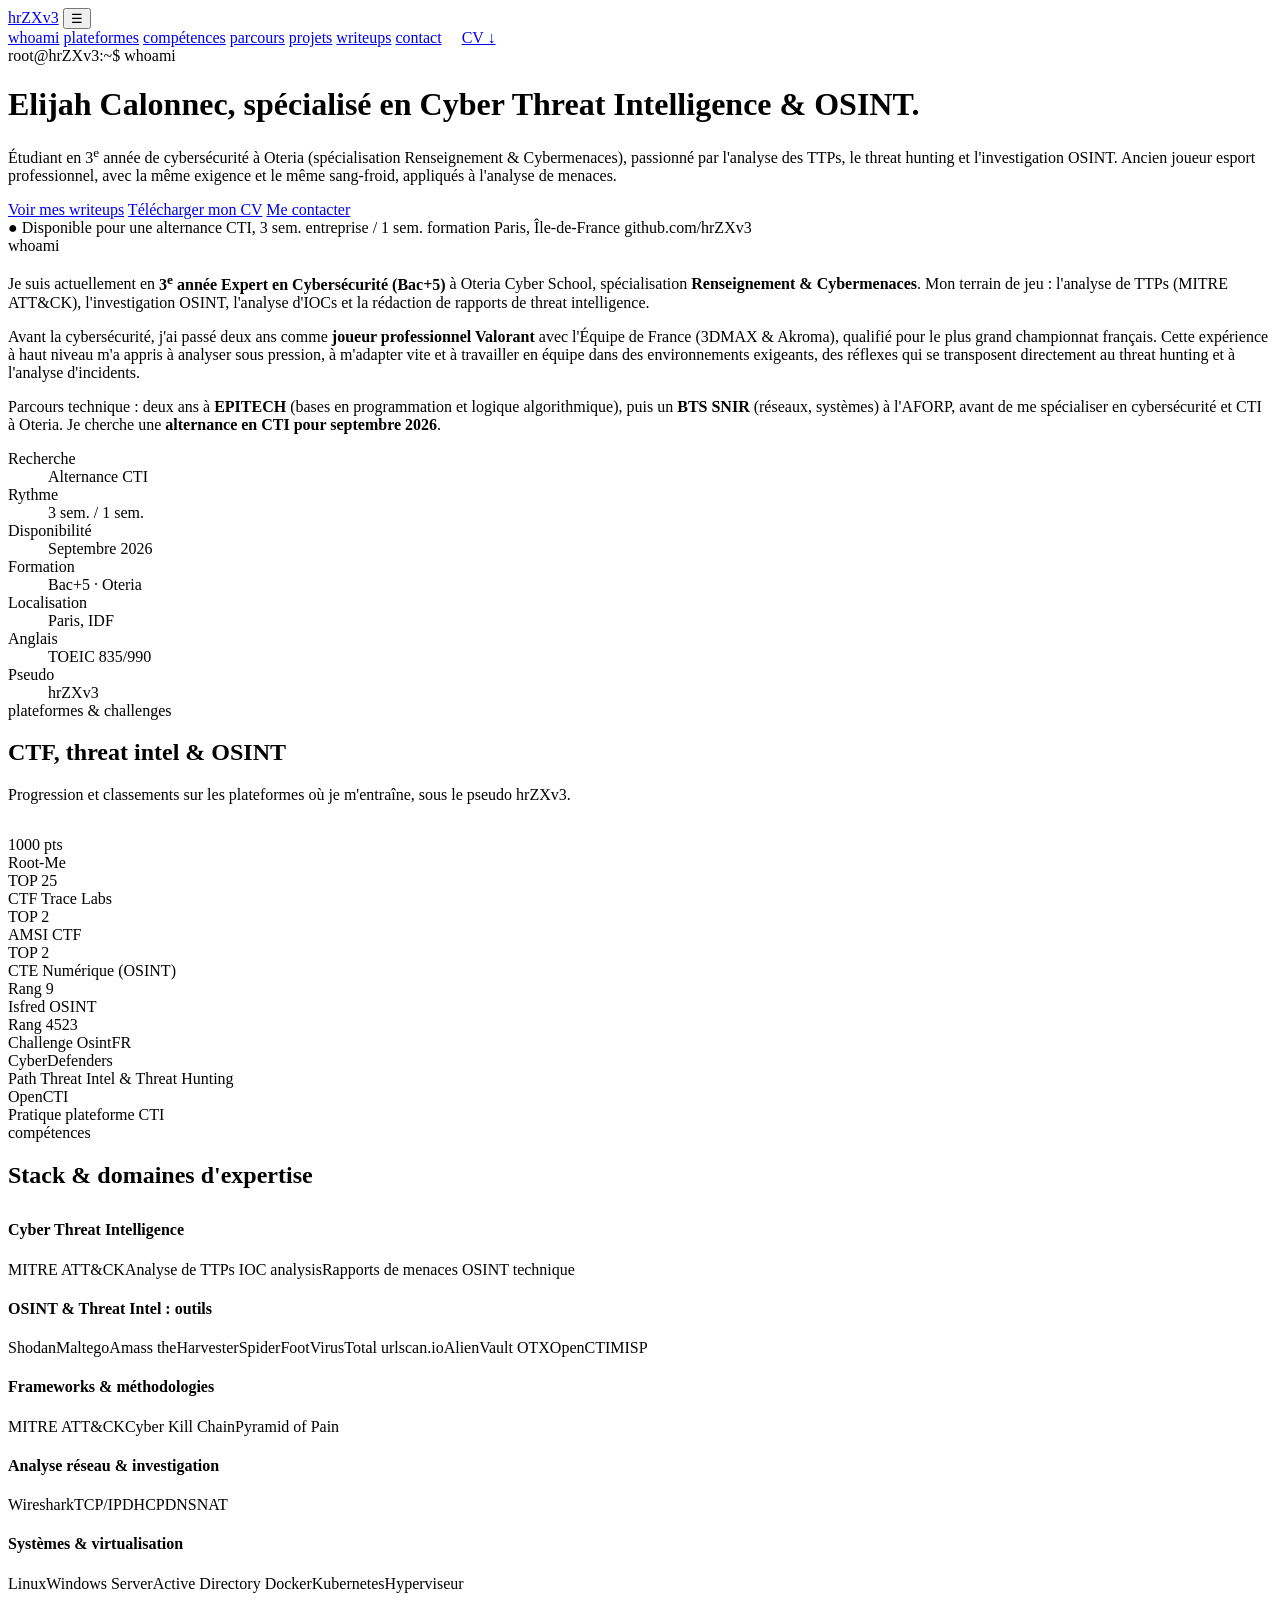
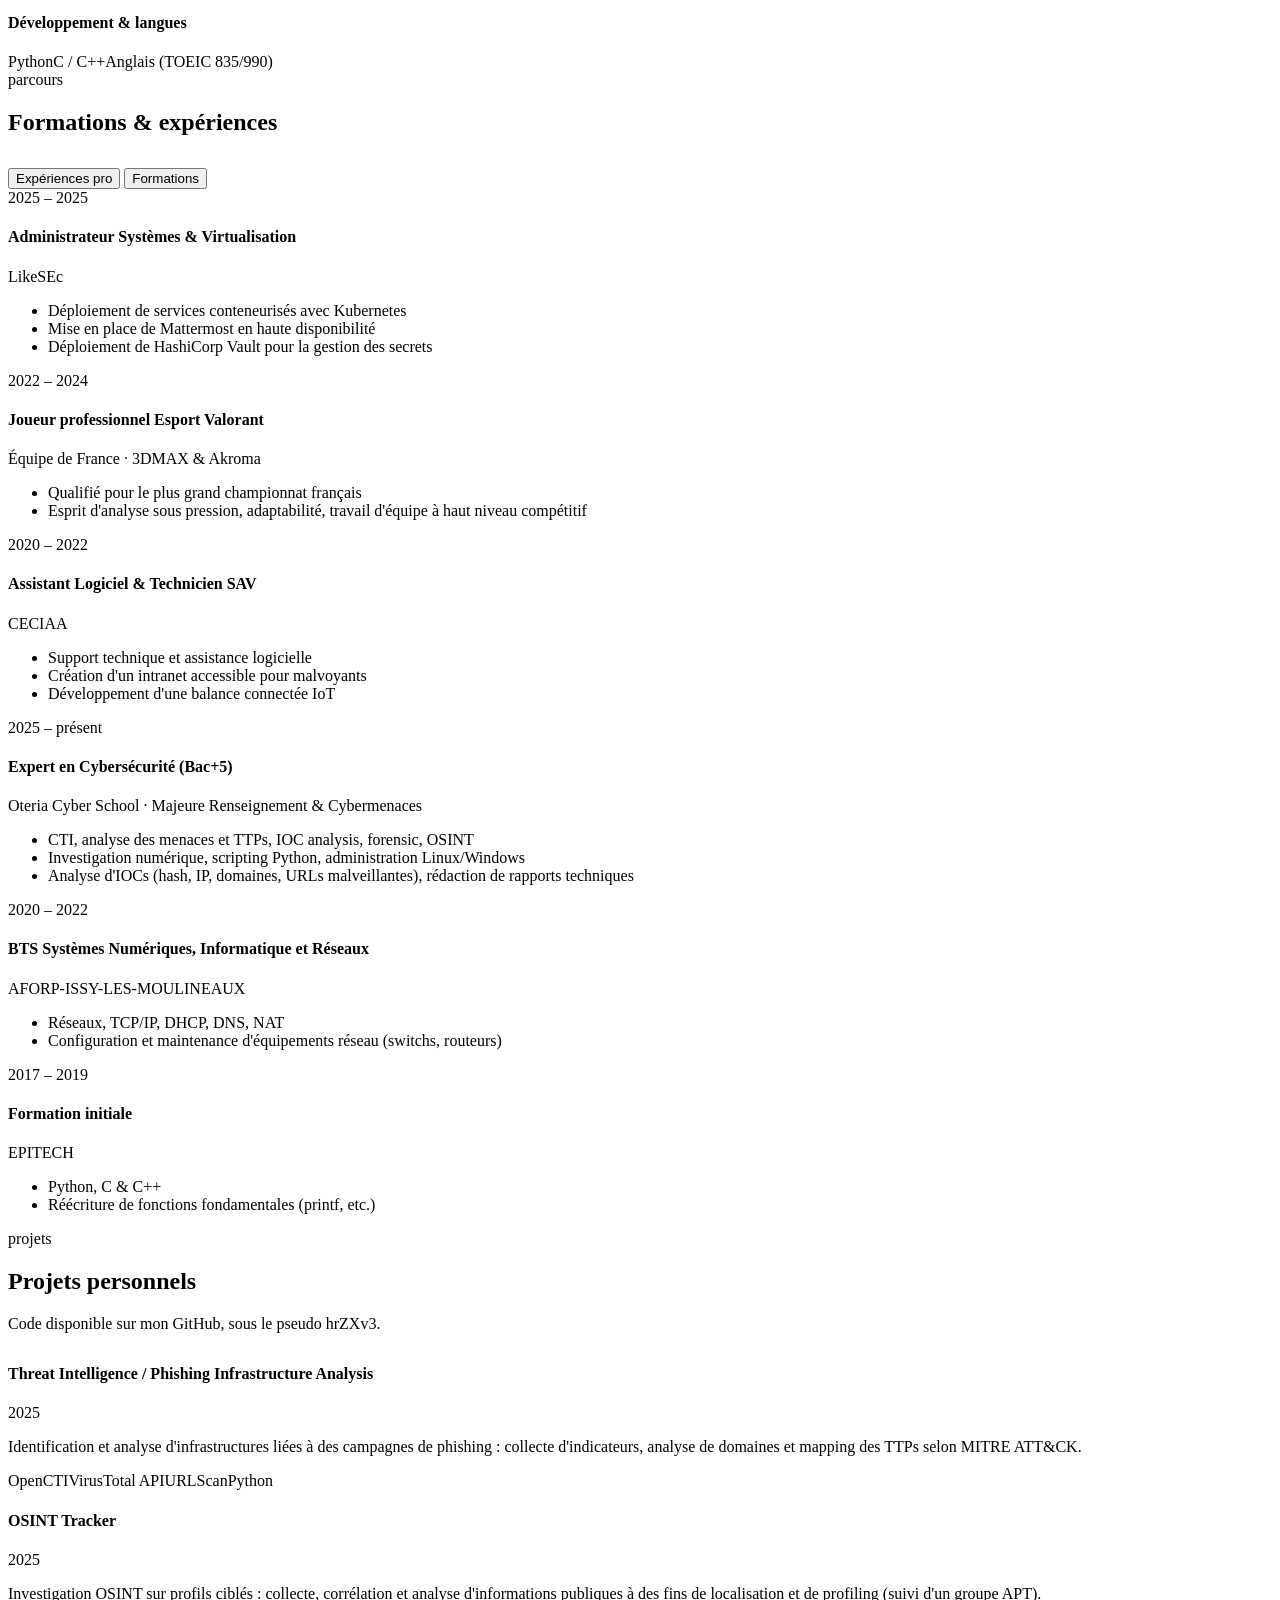
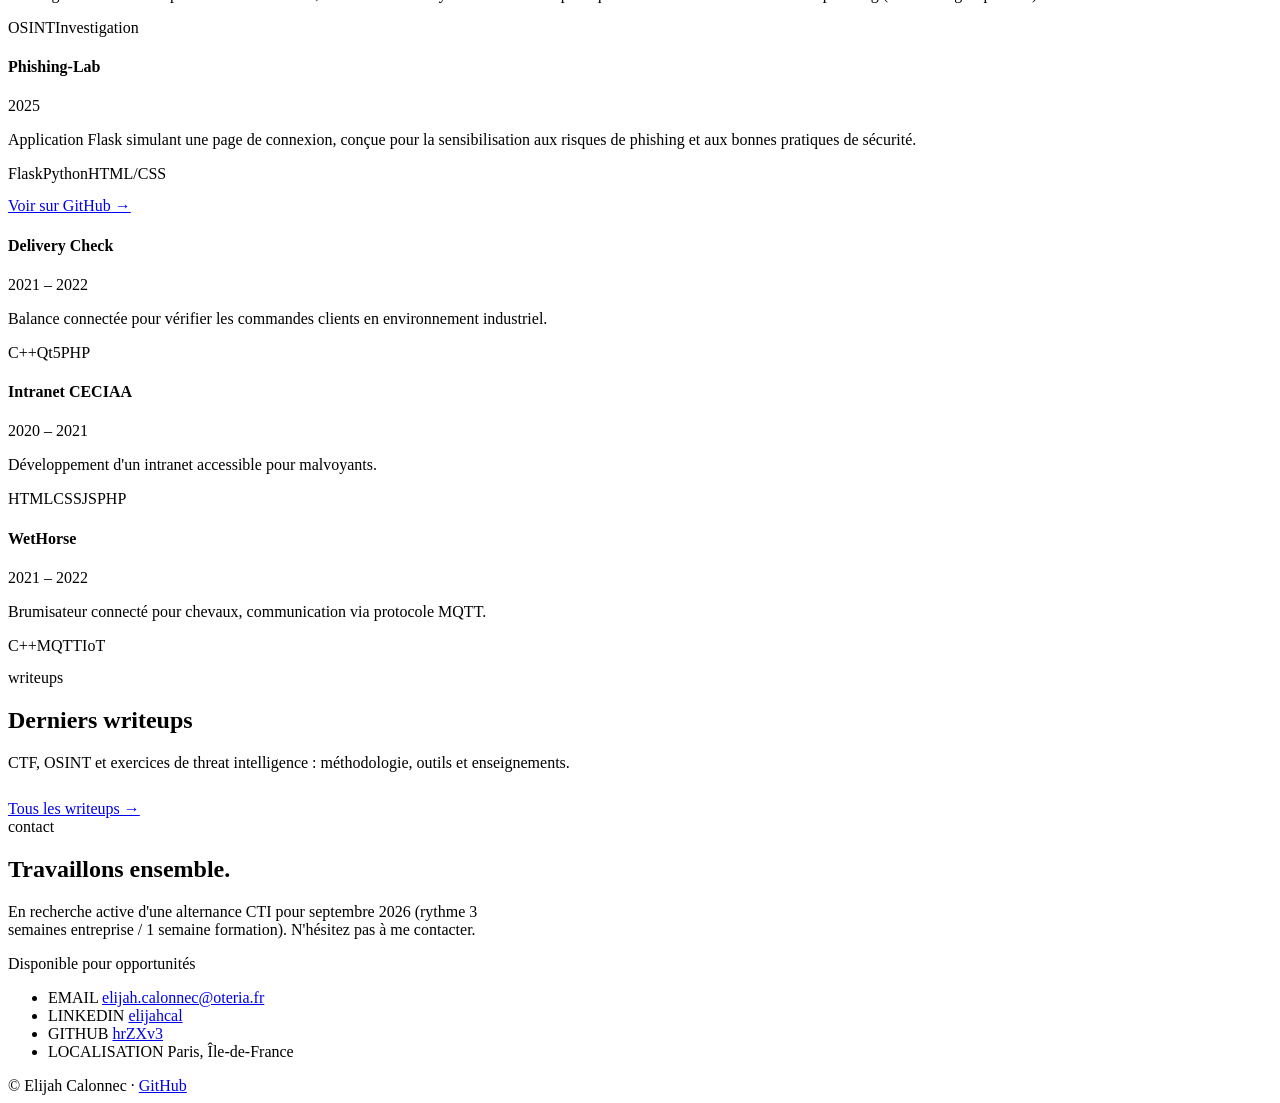
==== index.html @ 478765ab "Add html files" ====
<!DOCTYPE html>
<html lang="fr">
<head>
<meta charset="UTF-8">
<meta name="viewport" content="width=device-width, initial-scale=1.0">
<title>Elijah Calonnec | CTI &amp; Cybersécurité</title>
<meta name="description" content="Portfolio d'Elijah Calonnec (hrZXv3), étudiant en cybersécurité spécialisé en Cyber Threat Intelligence, OSINT et analyse de menaces. Writeups, CV, projets.">
<link rel="icon" href="data:image/svg+xml,<svg xmlns=%22http://www.w3.org/2000/svg%22 viewBox=%220 0 100 100%22><text y=%22.9em%22 font-size=%2290%22>🛡️</text></svg>">
<link rel="preconnect" href="https://fonts.googleapis.com">
<link href="https://fonts.googleapis.com/css2?family=Inter:wght@400;500;600;700;800&family=JetBrains+Mono:wght@400;500;600;700&display=swap" rel="stylesheet">
<link rel="stylesheet" href="assets/css/style.css">
</head>
<body>

<nav class="nav">
  <div class="container">
    <a href="#top" class="nav-brand"><span class="dot"></span> hrZXv3</a>
    <button class="nav-toggle" id="navToggle" aria-label="Menu">☰</button>
    <div class="nav-links" id="navLinks">
      <a href="#about">whoami</a>
      <a href="#platforms">plateformes</a>
      <a href="#skills">compétences</a>
      <a href="#experience">parcours</a>
      <a href="#projects">projets</a>
      <a href="writeups.html">writeups</a>
      <a href="#contact">contact</a>
      <a href="cv/Elijah_Calonnec_CV.pdf" target="_blank" class="btn btn-primary" style="padding:7px 16px;">CV ↓</a>
    </div>
  </div>
</nav>

<header class="hero" id="top">
  <div class="container">
    <div class="hero-kicker">root@hrZXv3:~$ whoami<span class="cursor"></span></div>
    <h1>Elijah Calonnec, spécialisé en <span class="highlight">Cyber Threat Intelligence</span> &amp; OSINT.</h1>
    <p class="lead">
      Étudiant en 3<sup>e</sup> année de cybersécurité à Oteria (spécialisation Renseignement &amp; Cybermenaces),
      passionné par l'analyse des TTPs, le threat hunting et l'investigation OSINT. Ancien joueur esport
      professionnel, avec la même exigence et le même sang-froid, appliqués à l'analyse de menaces.
    </p>
    <div class="hero-actions">
      <a href="writeups.html" class="btn btn-primary">Voir mes writeups</a>
      <a href="cv/Elijah_Calonnec_CV.pdf" target="_blank" class="btn">Télécharger mon CV</a>
      <a href="#contact" class="btn">Me contacter</a>
    </div>
    <div class="hero-meta">
      <span><span class="ok">●</span> Disponible pour une alternance CTI, 3 sem. entreprise / 1 sem. formation</span>
      <span>Paris, Île-de-France</span>
      <span>github.com/hrZXv3</span>
    </div>
  </div>
</header>

<section id="about">
  <div class="container">
    <div class="section-label">whoami</div>
    <div class="about-grid">
      <div class="about-text reveal">
        <p>
          Je suis actuellement en <strong>3<sup>e</sup> année Expert en Cybersécurité (Bac+5)</strong> à Oteria Cyber School,
          spécialisation <strong>Renseignement &amp; Cybermenaces</strong>. Mon terrain de jeu : l'analyse de TTPs (MITRE ATT&amp;CK),
          l'investigation OSINT, l'analyse d'IOCs et la rédaction de rapports de threat intelligence.
        </p>
        <p>
          Avant la cybersécurité, j'ai passé deux ans comme <strong>joueur professionnel Valorant</strong> avec l'Équipe de France
          (3DMAX &amp; Akroma), qualifié pour le plus grand championnat français. Cette expérience à haut niveau m'a appris
          à analyser sous pression, à m'adapter vite et à travailler en équipe dans des environnements exigeants,
          des réflexes qui se transposent directement au threat hunting et à l'analyse d'incidents.
        </p>
        <p>
          Parcours technique : deux ans à <strong>EPITECH</strong> (bases en programmation et logique algorithmique), puis un
          <strong>BTS SNIR</strong> (réseaux, systèmes) à l'AFORP, avant de me spécialiser en cybersécurité et CTI à Oteria.
          Je cherche une <strong>alternance en CTI pour septembre 2026</strong>.
        </p>
      </div>
      <div class="quick-facts reveal">
        <div class="row"><dt>Recherche</dt><dd>Alternance CTI</dd></div>
        <div class="row"><dt>Rythme</dt><dd>3 sem. / 1 sem.</dd></div>
        <div class="row"><dt>Disponibilité</dt><dd>Septembre 2026</dd></div>
        <div class="row"><dt>Formation</dt><dd>Bac+5 · Oteria</dd></div>
        <div class="row"><dt>Localisation</dt><dd>Paris, IDF</dd></div>
        <div class="row"><dt>Anglais</dt><dd>TOEIC 835/990</dd></div>
        <div class="row"><dt>Pseudo</dt><dd>hrZXv3</dd></div>
      </div>
    </div>
  </div>
</section>

<section id="platforms">
  <div class="container">
    <div class="section-label">plateformes &amp; challenges</div>
    <h2>CTF, threat intel &amp; OSINT</h2>
    <p style="color:var(--text-dim); max-width:640px; margin-bottom:32px;">Progression et classements sur les plateformes où je m'entraîne, sous le pseudo <span style="font-family:var(--mono); color:var(--accent);">hrZXv3</span>.</p>
    <div class="stats-grid">
      <div class="stat-card"><div class="stat-num">1000 pts</div><div class="stat-label">Root-Me</div></div>
      <div class="stat-card"><div class="stat-num">TOP 25</div><div class="stat-label">CTF Trace Labs</div></div>
      <div class="stat-card"><div class="stat-num">TOP 2</div><div class="stat-label">AMSI CTF</div></div>
      <div class="stat-card"><div class="stat-num">TOP 2</div><div class="stat-label">CTE Numérique (OSINT)</div></div>
      <div class="stat-card"><div class="stat-num">Rang 9</div><div class="stat-label">Isfred OSINT</div></div>
      <div class="stat-card"><div class="stat-num">Rang 4523</div><div class="stat-label">Challenge OsintFR</div></div>
      <div class="stat-card"><div class="stat-num">CyberDefenders</div><div class="stat-label">Path Threat Intel &amp; Threat Hunting</div></div>
      <div class="stat-card"><div class="stat-num">OpenCTI</div><div class="stat-label">Pratique plateforme CTI</div></div>
    </div>
  </div>
</section>

<section id="skills">
  <div class="container">
    <div class="section-label">compétences</div>
    <h2>Stack &amp; domaines d'expertise</h2>
    <div class="skills-grid" style="margin-top:32px;">
      <div class="skill-card">
        <h4>Cyber Threat Intelligence</h4>
        <div class="tag-row">
          <span class="tag">MITRE ATT&amp;CK</span><span class="tag">Analyse de TTPs</span>
          <span class="tag">IOC analysis</span><span class="tag">Rapports de menaces</span>
          <span class="tag">OSINT technique</span>
        </div>
      </div>
      <div class="skill-card">
        <h4>OSINT &amp; Threat Intel : outils</h4>
        <div class="tag-row">
          <span class="tag">Shodan</span><span class="tag">Maltego</span><span class="tag">Amass</span>
          <span class="tag">theHarvester</span><span class="tag">SpiderFoot</span><span class="tag">VirusTotal</span>
          <span class="tag">urlscan.io</span><span class="tag">AlienVault OTX</span><span class="tag">OpenCTI</span><span class="tag">MISP</span>
        </div>
      </div>
      <div class="skill-card">
        <h4>Frameworks &amp; méthodologies</h4>
        <div class="tag-row">
          <span class="tag">MITRE ATT&amp;CK</span><span class="tag">Cyber Kill Chain</span><span class="tag">Pyramid of Pain</span>
        </div>
      </div>
      <div class="skill-card">
        <h4>Analyse réseau &amp; investigation</h4>
        <div class="tag-row">
          <span class="tag">Wireshark</span><span class="tag">TCP/IP</span><span class="tag">DHCP</span><span class="tag">DNS</span><span class="tag">NAT</span>
        </div>
      </div>
      <div class="skill-card">
        <h4>Systèmes &amp; virtualisation</h4>
        <div class="tag-row">
          <span class="tag">Linux</span><span class="tag">Windows Server</span><span class="tag">Active Directory</span>
          <span class="tag">Docker</span><span class="tag">Kubernetes</span><span class="tag">Hyperviseur</span>
        </div>
      </div>
      <div class="skill-card">
        <h4>Développement &amp; langues</h4>
        <div class="tag-row">
          <span class="tag">Python</span><span class="tag">C / C++</span><span class="tag">Anglais (TOEIC 835/990)</span>
        </div>
      </div>
    </div>
  </div>
</section>

<section id="experience">
  <div class="container">
    <div class="section-label">parcours</div>
    <h2>Formations &amp; expériences</h2>

    <div class="tl-tabs" style="margin-top:32px;">
      <button class="tl-tab active" data-tab="exp">Expériences pro</button>
      <button class="tl-tab" data-tab="edu">Formations</button>
    </div>

    <div class="tl-panel active" id="tab-exp">
      <div class="timeline">
        <div class="tl-item">
          <div class="tl-date">2025 – 2025</div>
          <h4>Administrateur Systèmes &amp; Virtualisation</h4>
          <div class="tl-org">LikeSEc</div>
          <ul>
            <li>Déploiement de services conteneurisés avec Kubernetes</li>
            <li>Mise en place de Mattermost en haute disponibilité</li>
            <li>Déploiement de HashiCorp Vault pour la gestion des secrets</li>
          </ul>
        </div>
        <div class="tl-item">
          <div class="tl-date">2022 – 2024</div>
          <h4>Joueur professionnel Esport Valorant</h4>
          <div class="tl-org">Équipe de France · 3DMAX &amp; Akroma</div>
          <ul>
            <li>Qualifié pour le plus grand championnat français</li>
            <li>Esprit d'analyse sous pression, adaptabilité, travail d'équipe à haut niveau compétitif</li>
          </ul>
        </div>
        <div class="tl-item">
          <div class="tl-date">2020 – 2022</div>
          <h4>Assistant Logiciel &amp; Technicien SAV</h4>
          <div class="tl-org">CECIAA</div>
          <ul>
            <li>Support technique et assistance logicielle</li>
            <li>Création d'un intranet accessible pour malvoyants</li>
            <li>Développement d'une balance connectée IoT</li>
          </ul>
        </div>
      </div>
    </div>

    <div class="tl-panel" id="tab-edu">
      <div class="timeline">
        <div class="tl-item">
          <div class="tl-date">2025 – présent</div>
          <h4>Expert en Cybersécurité (Bac+5)</h4>
          <div class="tl-org">Oteria Cyber School · Majeure Renseignement &amp; Cybermenaces</div>
          <ul>
            <li>CTI, analyse des menaces et TTPs, IOC analysis, forensic, OSINT</li>
            <li>Investigation numérique, scripting Python, administration Linux/Windows</li>
            <li>Analyse d'IOCs (hash, IP, domaines, URLs malveillantes), rédaction de rapports techniques</li>
          </ul>
        </div>
        <div class="tl-item">
          <div class="tl-date">2020 – 2022</div>
          <h4>BTS Systèmes Numériques, Informatique et Réseaux</h4>
          <div class="tl-org">AFORP-ISSY-LES-MOULINEAUX</div>
          <ul>
            <li>Réseaux, TCP/IP, DHCP, DNS, NAT</li>
            <li>Configuration et maintenance d'équipements réseau (switchs, routeurs)</li>
          </ul>
        </div>
        <div class="tl-item">
          <div class="tl-date">2017 – 2019</div>
          <h4>Formation initiale</h4>
          <div class="tl-org">EPITECH</div>
          <ul>
            <li>Python, C &amp; C++</li>
            <li>Réécriture de fonctions fondamentales (printf, etc.)</li>
          </ul>
        </div>
      </div>
    </div>
  </div>
</section>

<section id="projects">
  <div class="container">
    <div class="section-label">projets</div>
    <h2>Projets personnels</h2>
    <p style="color:var(--text-dim); max-width:640px; margin-bottom:12px;">Code disponible sur mon GitHub, sous le pseudo <span style="font-family:var(--mono); color:var(--accent);">hrZXv3</span>.</p>
    <div class="projects-grid" style="margin-top:32px;">
      <div class="project-card">
        <div class="project-top"><h4>Threat Intelligence / Phishing Infrastructure Analysis</h4><span class="project-year">2025</span></div>
        <p>Identification et analyse d'infrastructures liées à des campagnes de phishing : collecte d'indicateurs, analyse de domaines et mapping des TTPs selon MITRE ATT&amp;CK.</p>
        <div class="tag-row" style="margin-bottom:14px;"><span class="tag">OpenCTI</span><span class="tag">VirusTotal API</span><span class="tag">URLScan</span><span class="tag">Python</span></div>
      </div>
      <div class="project-card">
        <div class="project-top"><h4>OSINT Tracker</h4><span class="project-year">2025</span></div>
        <p>Investigation OSINT sur profils ciblés : collecte, corrélation et analyse d'informations publiques à des fins de localisation et de profiling (suivi d'un groupe APT).</p>
        <div class="tag-row" style="margin-bottom:14px;"><span class="tag">OSINT</span><span class="tag">Investigation</span></div>
      </div>
      <div class="project-card">
        <div class="project-top"><h4>Phishing-Lab</h4><span class="project-year">2025</span></div>
        <p>Application Flask simulant une page de connexion, conçue pour la sensibilisation aux risques de phishing et aux bonnes pratiques de sécurité.</p>
        <div class="tag-row" style="margin-bottom:14px;"><span class="tag">Flask</span><span class="tag">Python</span><span class="tag">HTML/CSS</span></div>
        <a href="https://github.com/hrZXv3" target="_blank" class="project-link">Voir sur GitHub →</a>
      </div>
      <div class="project-card">
        <div class="project-top"><h4>Delivery Check</h4><span class="project-year">2021 – 2022</span></div>
        <p>Balance connectée pour vérifier les commandes clients en environnement industriel.</p>
        <div class="tag-row" style="margin-bottom:14px;"><span class="tag">C++</span><span class="tag">Qt5</span><span class="tag">PHP</span></div>
      </div>
      <div class="project-card">
        <div class="project-top"><h4>Intranet CECIAA</h4><span class="project-year">2020 – 2021</span></div>
        <p>Développement d'un intranet accessible pour malvoyants.</p>
        <div class="tag-row" style="margin-bottom:14px;"><span class="tag">HTML</span><span class="tag">CSS</span><span class="tag">JS</span><span class="tag">PHP</span></div>
      </div>
      <div class="project-card">
        <div class="project-top"><h4>WetHorse</h4><span class="project-year">2021 – 2022</span></div>
        <p>Brumisateur connecté pour chevaux, communication via protocole MQTT.</p>
        <div class="tag-row" style="margin-bottom:14px;"><span class="tag">C++</span><span class="tag">MQTT</span><span class="tag">IoT</span></div>
      </div>
    </div>
  </div>
</section>

<section id="writeups-preview">
  <div class="container">
    <div class="section-label">writeups</div>
    <h2>Derniers writeups</h2>
    <p style="color:var(--text-dim); max-width:640px; margin-bottom:28px;">CTF, OSINT et exercices de threat intelligence : méthodologie, outils et enseignements.</p>
    <div id="latestWriteups" class="writeup-list"></div>
    <div style="margin-top:24px;"><a href="writeups.html" class="btn">Tous les writeups →</a></div>
  </div>
</section>

<section id="contact">
  <div class="container">
    <div class="section-label">contact</div>
    <div class="contact-grid">
      <div>
        <h2>Travaillons ensemble.</h2>
        <p style="color:var(--text-dim); max-width:480px;">
          En recherche active d'une alternance CTI pour septembre 2026 (rythme 3 semaines entreprise / 1 semaine formation).
          N'hésitez pas à me contacter.
        </p>
        <div class="avail-badge"><span class="pulse"></span> Disponible pour opportunités</div>
      </div>
      <ul class="contact-list">
        <li><span class="k">EMAIL</span> <a href="mailto:elijah.calonnec@oteria.fr">elijah.calonnec@oteria.fr</a></li>
        <li><span class="k">LINKEDIN</span> <a href="https://linkedin.com/in/elijahcal" target="_blank">elijahcal</a></li>
        <li><span class="k">GITHUB</span> <a href="https://github.com/hrZXv3" target="_blank">hrZXv3</a></li>
        <li><span class="k">LOCALISATION</span> Paris, Île-de-France</li>
      </ul>
    </div>
  </div>
</section>

<footer>
  <div class="container">
    © <span id="year"></span> Elijah Calonnec · <a href="https://github.com/hrZXv3" target="_blank">GitHub</a>
  </div>
</footer>

<script src="assets/js/main.js"></script>
</body>
</html>
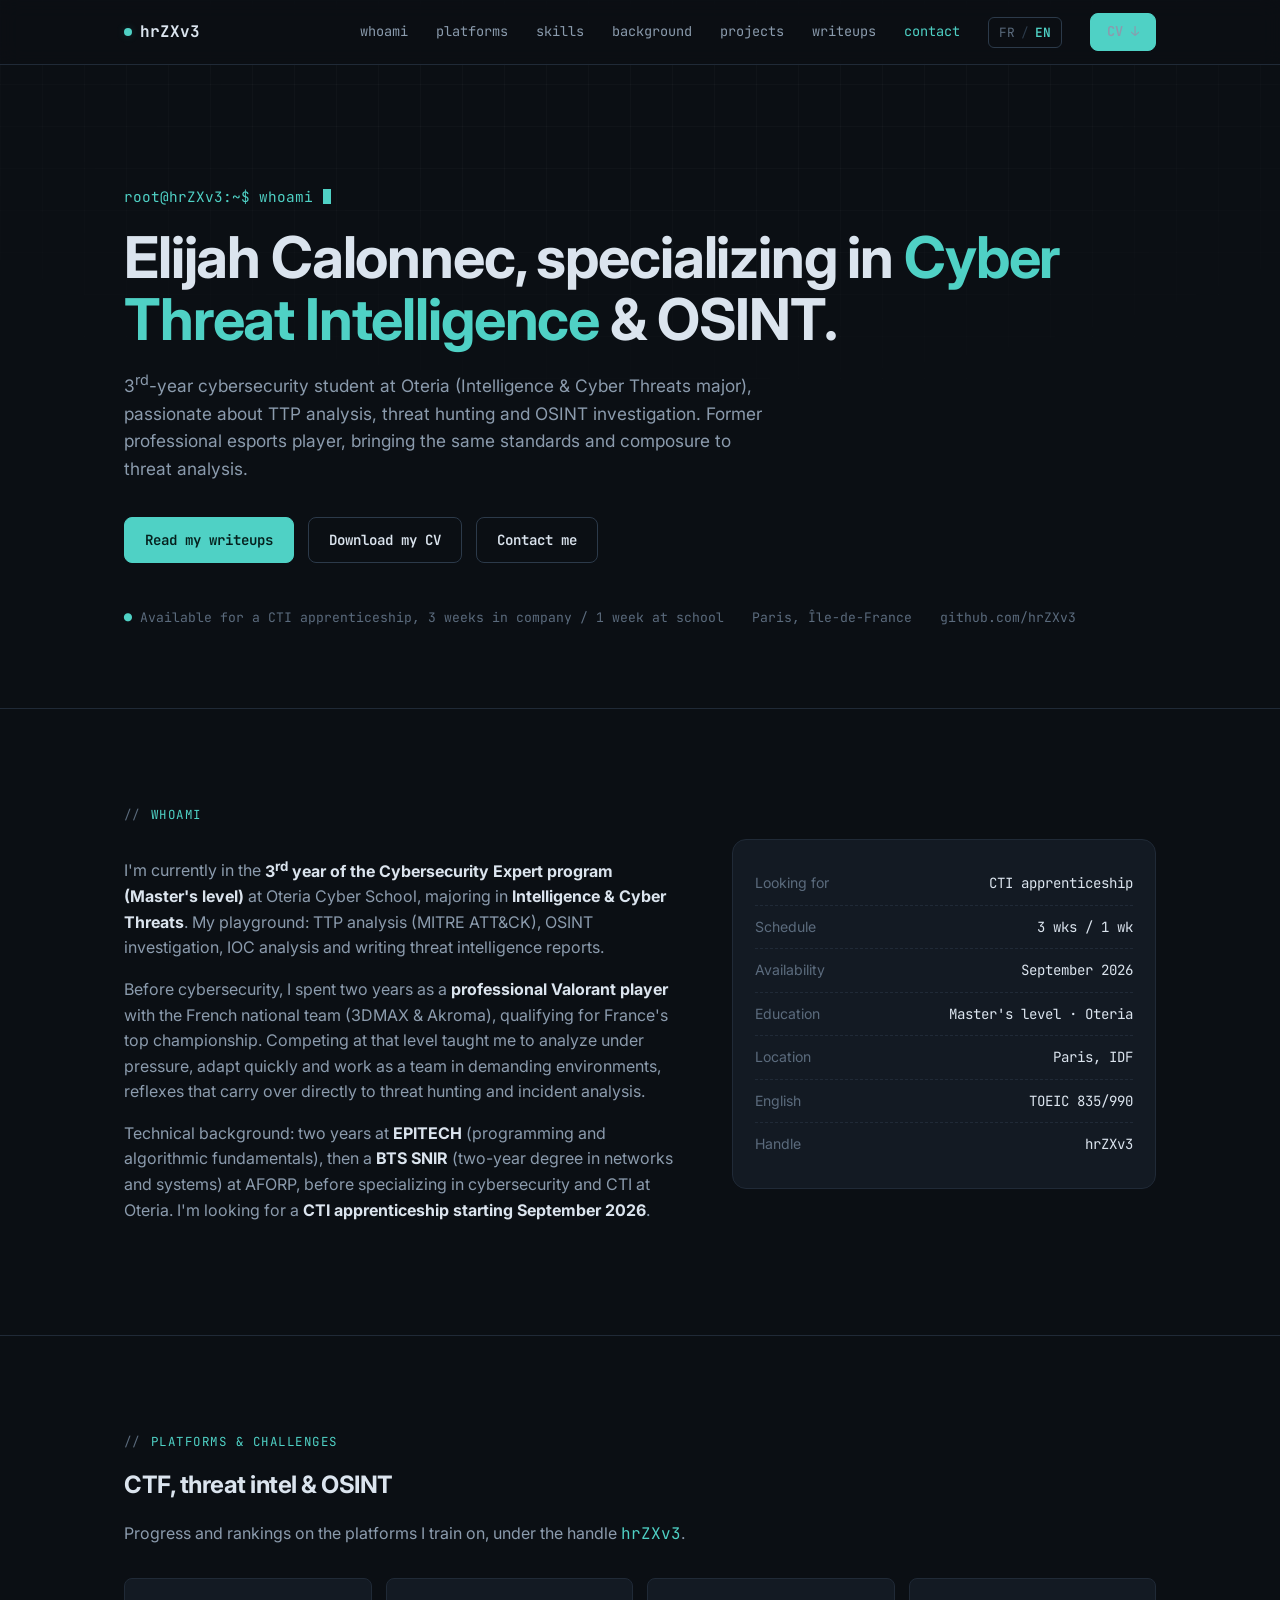
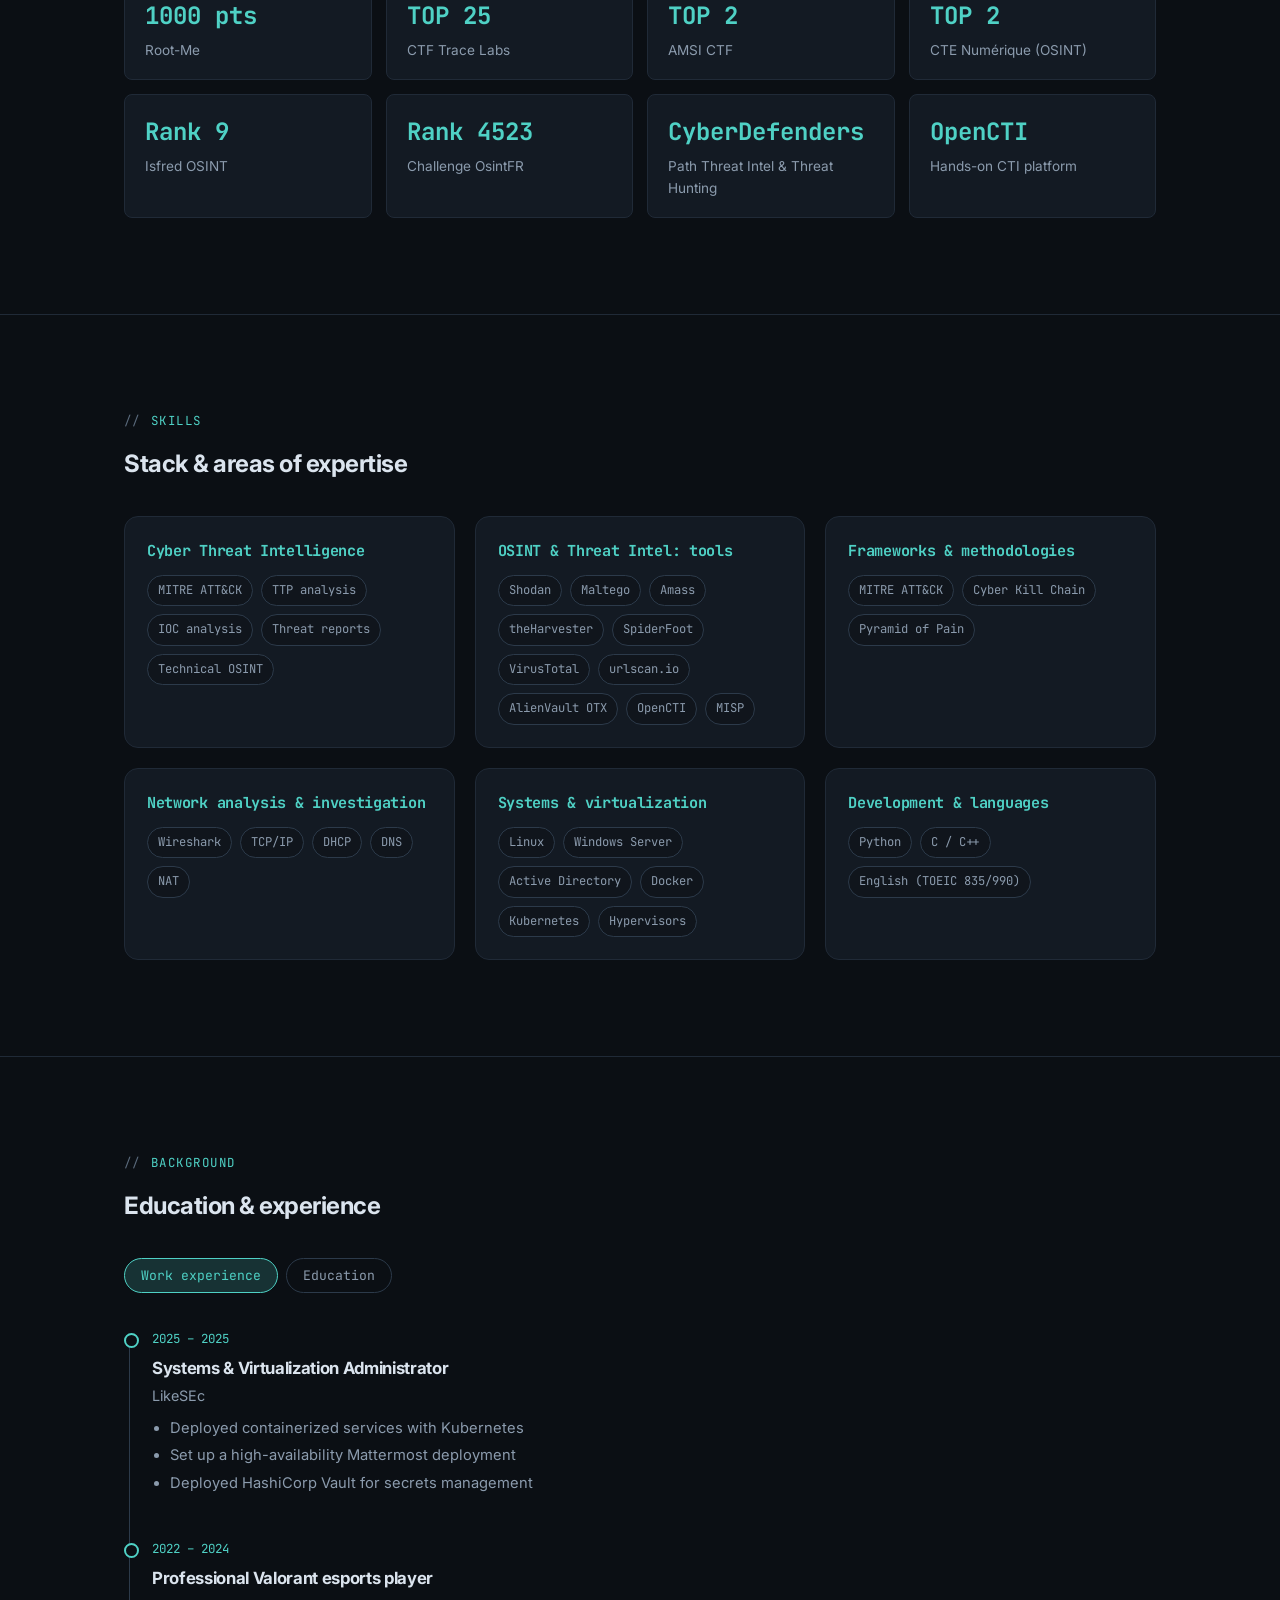
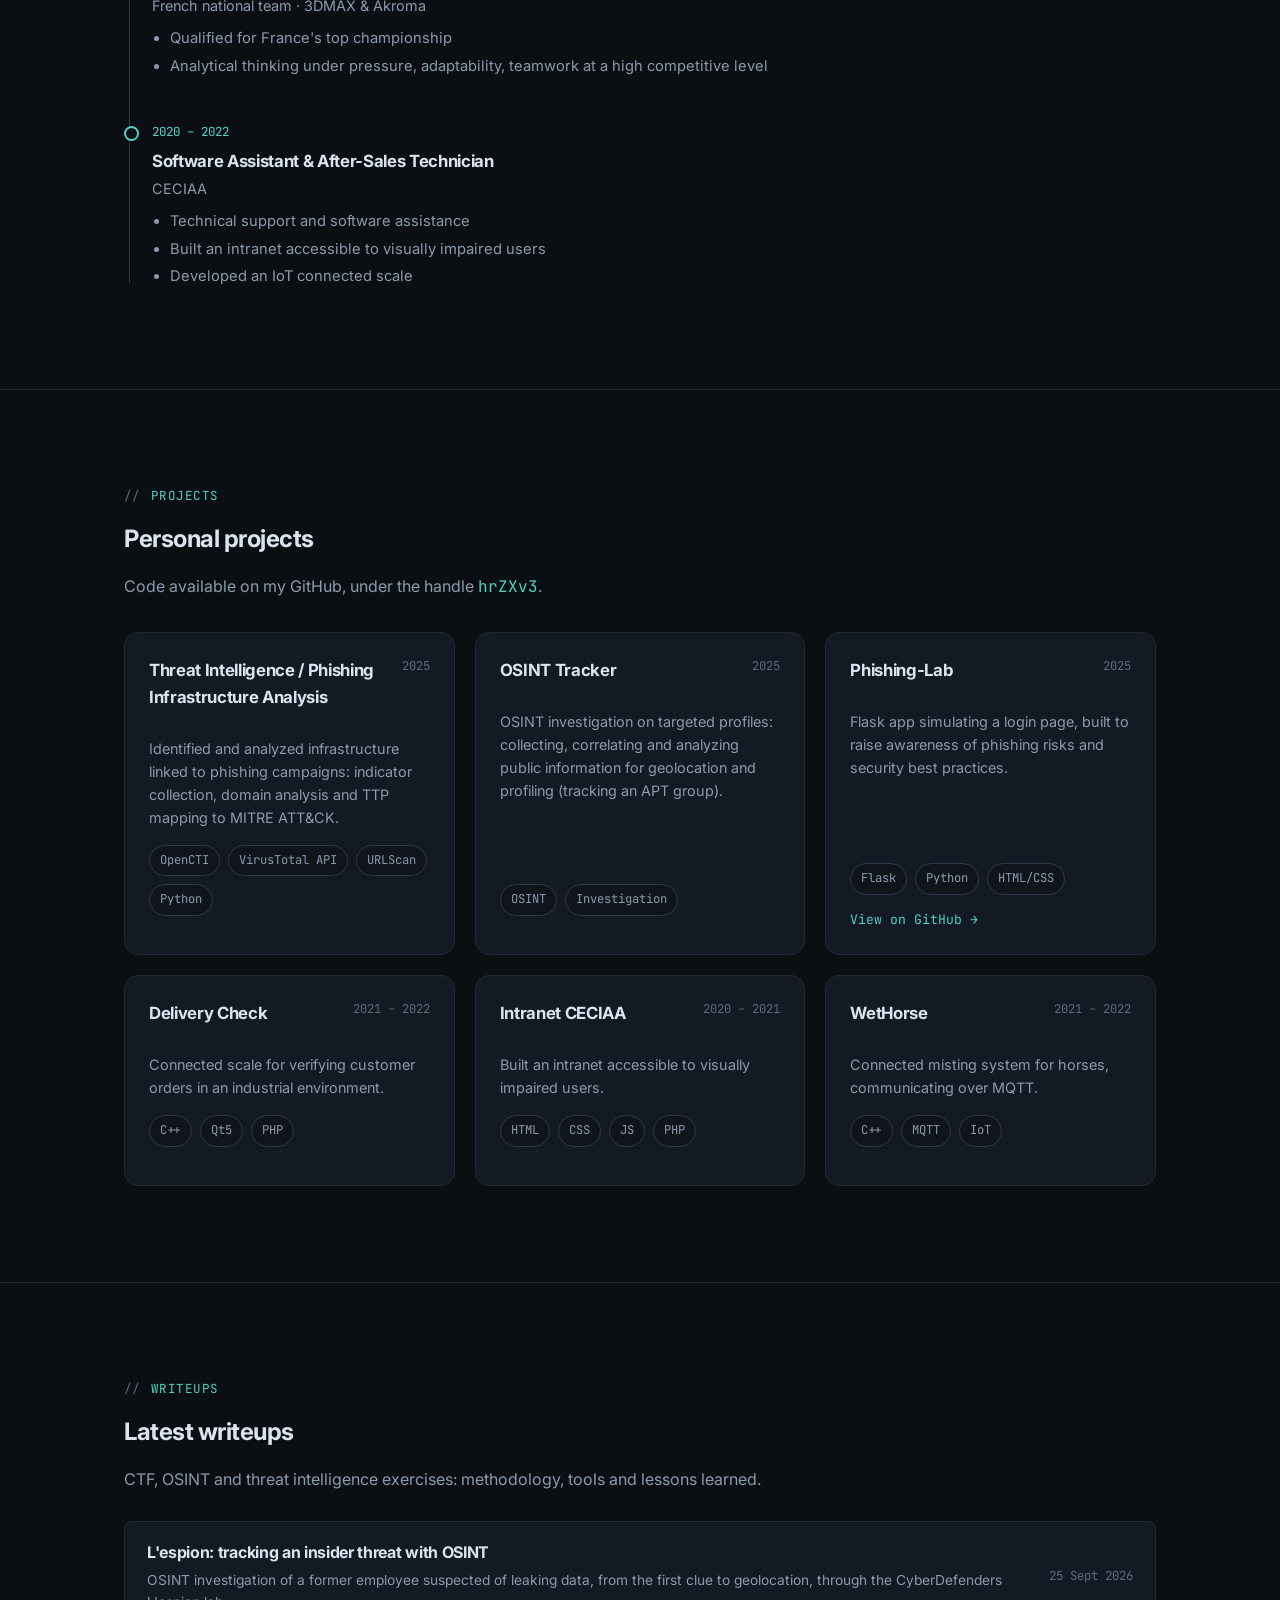
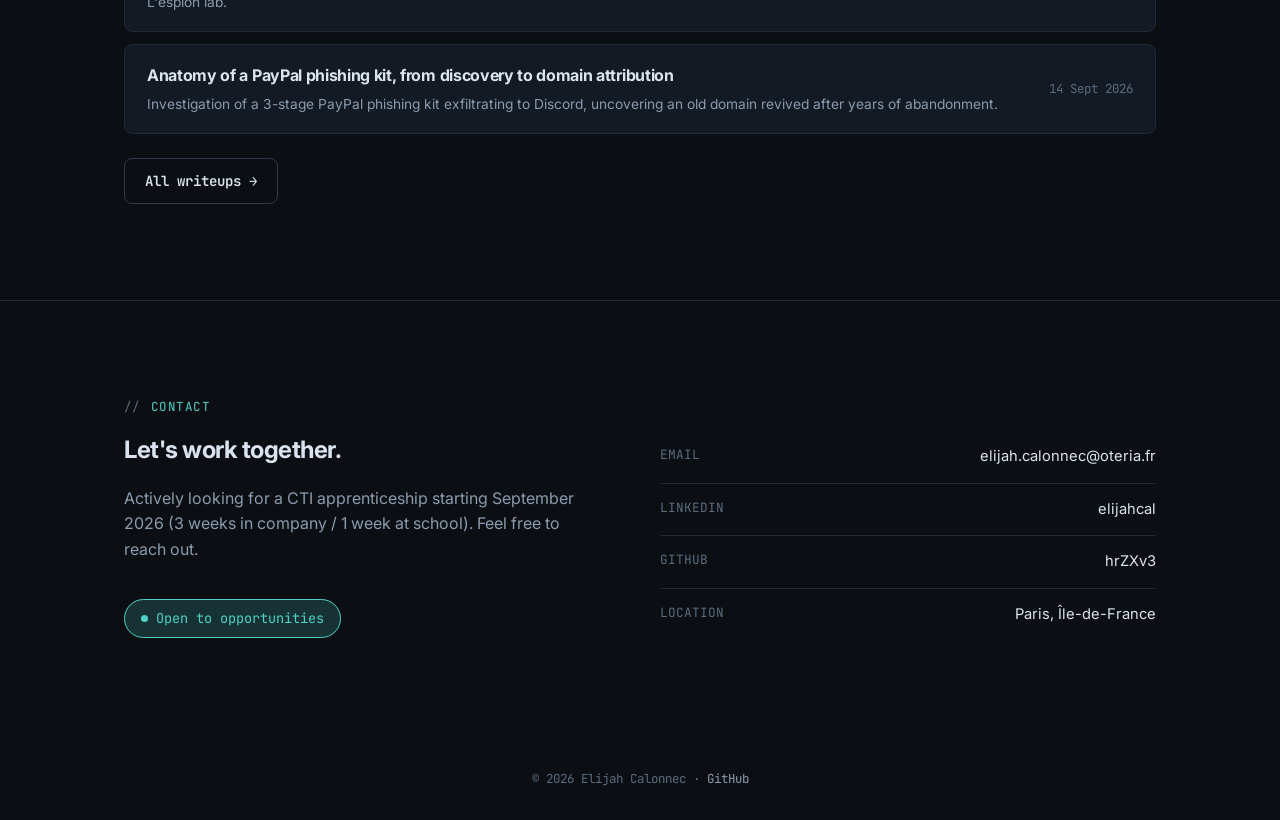
==== commit 7a1ee35c: "Ajout de la version anglaise du site" ====
--- a/index.html
+++ b/index.html
@@ -3,7 +3,7 @@
 <head>
 <meta charset="UTF-8">
 <meta name="viewport" content="width=device-width, initial-scale=1.0">
-<title>Elijah Calonnec | CTI &amp; Cybersécurité</title>
+<title data-i18n="meta.title">Elijah Calonnec | CTI &amp; Cybersécurité</title>
 <meta name="description" content="Portfolio d'Elijah Calonnec (hrZXv3), étudiant en cybersécurité spécialisé en Cyber Threat Intelligence, OSINT et analyse de menaces. Writeups, CV, projets.">
 <link rel="icon" href="data:image/svg+xml,<svg xmlns=%22http://www.w3.org/2000/svg%22 viewBox=%220 0 100 100%22><text y=%22.9em%22 font-size=%2290%22>🛡️</text></svg>">
 <link rel="preconnect" href="https://fonts.googleapis.com">
@@ -18,10 +18,10 @@
     <button class="nav-toggle" id="navToggle" aria-label="Menu">☰</button>
     <div class="nav-links" id="navLinks">
       <a href="#about">whoami</a>
-      <a href="#platforms">plateformes</a>
-      <a href="#skills">compétences</a>
-      <a href="#experience">parcours</a>
-      <a href="#projects">projets</a>
+      <a href="#platforms" data-i18n="nav.platforms">plateformes</a>
+      <a href="#skills" data-i18n="nav.skills">compétences</a>
+      <a href="#experience" data-i18n="nav.experience">parcours</a>
+      <a href="#projects" data-i18n="nav.projects">projets</a>
       <a href="writeups.html">writeups</a>
       <a href="#contact">contact</a>
       <a href="cv/Elijah_Calonnec_CV.pdf" target="_blank" class="btn btn-primary" style="padding:7px 16px;">CV ↓</a>
@@ -32,19 +32,19 @@
 <header class="hero" id="top">
   <div class="container">
     <div class="hero-kicker">root@hrZXv3:~$ whoami<span class="cursor"></span></div>
-    <h1>Elijah Calonnec, spécialisé en <span class="highlight">Cyber Threat Intelligence</span> &amp; OSINT.</h1>
-    <p class="lead">
+    <h1 data-i18n="hero.title">Elijah Calonnec, spécialisé en <span class="highlight">Cyber Threat Intelligence</span> &amp; OSINT.</h1>
+    <p class="lead" data-i18n="hero.lead">
       Étudiant en 3<sup>e</sup> année de cybersécurité à Oteria (spécialisation Renseignement &amp; Cybermenaces),
       passionné par l'analyse des TTPs, le threat hunting et l'investigation OSINT. Ancien joueur esport
       professionnel, avec la même exigence et le même sang-froid, appliqués à l'analyse de menaces.
     </p>
     <div class="hero-actions">
-      <a href="writeups.html" class="btn btn-primary">Voir mes writeups</a>
-      <a href="cv/Elijah_Calonnec_CV.pdf" target="_blank" class="btn">Télécharger mon CV</a>
-      <a href="#contact" class="btn">Me contacter</a>
+      <a href="writeups.html" class="btn btn-primary" data-i18n="hero.btnWriteups">Voir mes writeups</a>
+      <a href="cv/Elijah_Calonnec_CV.pdf" target="_blank" class="btn" data-i18n="hero.btnCv">Télécharger mon CV</a>
+      <a href="#contact" class="btn" data-i18n="hero.btnContact">Me contacter</a>
     </div>
     <div class="hero-meta">
-      <span><span class="ok">●</span> Disponible pour une alternance CTI, 3 sem. entreprise / 1 sem. formation</span>
+      <span data-i18n="hero.available"><span class="ok">●</span> Disponible pour une alternance CTI, 3 sem. entreprise / 1 sem. formation</span>
       <span>Paris, Île-de-France</span>
       <span>github.com/hrZXv3</span>
     </div>
@@ -56,31 +56,31 @@
     <div class="section-label">whoami</div>
     <div class="about-grid">
       <div class="about-text reveal">
-        <p>
+        <p data-i18n="about.p1">
           Je suis actuellement en <strong>3<sup>e</sup> année Expert en Cybersécurité (Bac+5)</strong> à Oteria Cyber School,
           spécialisation <strong>Renseignement &amp; Cybermenaces</strong>. Mon terrain de jeu : l'analyse de TTPs (MITRE ATT&amp;CK),
           l'investigation OSINT, l'analyse d'IOCs et la rédaction de rapports de threat intelligence.
         </p>
-        <p>
+        <p data-i18n="about.p2">
           Avant la cybersécurité, j'ai passé deux ans comme <strong>joueur professionnel Valorant</strong> avec l'Équipe de France
           (3DMAX &amp; Akroma), qualifié pour le plus grand championnat français. Cette expérience à haut niveau m'a appris
           à analyser sous pression, à m'adapter vite et à travailler en équipe dans des environnements exigeants,
           des réflexes qui se transposent directement au threat hunting et à l'analyse d'incidents.
         </p>
-        <p>
+        <p data-i18n="about.p3">
           Parcours technique : deux ans à <strong>EPITECH</strong> (bases en programmation et logique algorithmique), puis un
           <strong>BTS SNIR</strong> (réseaux, systèmes) à l'AFORP, avant de me spécialiser en cybersécurité et CTI à Oteria.
           Je cherche une <strong>alternance en CTI pour septembre 2026</strong>.
         </p>
       </div>
       <div class="quick-facts reveal">
-        <div class="row"><dt>Recherche</dt><dd>Alternance CTI</dd></div>
-        <div class="row"><dt>Rythme</dt><dd>3 sem. / 1 sem.</dd></div>
-        <div class="row"><dt>Disponibilité</dt><dd>Septembre 2026</dd></div>
-        <div class="row"><dt>Formation</dt><dd>Bac+5 · Oteria</dd></div>
-        <div class="row"><dt>Localisation</dt><dd>Paris, IDF</dd></div>
-        <div class="row"><dt>Anglais</dt><dd>TOEIC 835/990</dd></div>
-        <div class="row"><dt>Pseudo</dt><dd>hrZXv3</dd></div>
+        <div class="row"><dt data-i18n="facts.lookingFor">Recherche</dt><dd data-i18n="facts.lookingForVal">Alternance CTI</dd></div>
+        <div class="row"><dt data-i18n="facts.schedule">Rythme</dt><dd data-i18n="facts.scheduleVal">3 sem. / 1 sem.</dd></div>
+        <div class="row"><dt data-i18n="facts.availability">Disponibilité</dt><dd data-i18n="facts.availabilityVal">Septembre 2026</dd></div>
+        <div class="row"><dt data-i18n="facts.education">Formation</dt><dd data-i18n="facts.educationVal">Bac+5 · Oteria</dd></div>
+        <div class="row"><dt data-i18n="facts.location">Localisation</dt><dd>Paris, IDF</dd></div>
+        <div class="row"><dt data-i18n="facts.english">Anglais</dt><dd>TOEIC 835/990</dd></div>
+        <div class="row"><dt data-i18n="facts.handle">Pseudo</dt><dd>hrZXv3</dd></div>
       </div>
     </div>
   </div>
@@ -88,37 +88,37 @@
 
 <section id="platforms">
   <div class="container">
-    <div class="section-label">plateformes &amp; challenges</div>
+    <div class="section-label" data-i18n="platforms.label">plateformes &amp; challenges</div>
     <h2>CTF, threat intel &amp; OSINT</h2>
-    <p style="color:var(--text-dim); max-width:640px; margin-bottom:32px;">Progression et classements sur les plateformes où je m'entraîne, sous le pseudo <span style="font-family:var(--mono); color:var(--accent);">hrZXv3</span>.</p>
+    <p style="color:var(--text-dim); max-width:640px; margin-bottom:32px;" data-i18n="platforms.intro">Progression et classements sur les plateformes où je m'entraîne, sous le pseudo <span style="font-family:var(--mono); color:var(--accent);">hrZXv3</span>.</p>
     <div class="stats-grid">
       <div class="stat-card"><div class="stat-num">1000 pts</div><div class="stat-label">Root-Me</div></div>
       <div class="stat-card"><div class="stat-num">TOP 25</div><div class="stat-label">CTF Trace Labs</div></div>
       <div class="stat-card"><div class="stat-num">TOP 2</div><div class="stat-label">AMSI CTF</div></div>
       <div class="stat-card"><div class="stat-num">TOP 2</div><div class="stat-label">CTE Numérique (OSINT)</div></div>
-      <div class="stat-card"><div class="stat-num">Rang 9</div><div class="stat-label">Isfred OSINT</div></div>
-      <div class="stat-card"><div class="stat-num">Rang 4523</div><div class="stat-label">Challenge OsintFR</div></div>
+      <div class="stat-card"><div class="stat-num" data-i18n="platforms.rank9">Rang 9</div><div class="stat-label">Isfred OSINT</div></div>
+      <div class="stat-card"><div class="stat-num" data-i18n="platforms.rank4523">Rang 4523</div><div class="stat-label">Challenge OsintFR</div></div>
       <div class="stat-card"><div class="stat-num">CyberDefenders</div><div class="stat-label">Path Threat Intel &amp; Threat Hunting</div></div>
-      <div class="stat-card"><div class="stat-num">OpenCTI</div><div class="stat-label">Pratique plateforme CTI</div></div>
+      <div class="stat-card"><div class="stat-num">OpenCTI</div><div class="stat-label" data-i18n="platforms.opencti">Pratique plateforme CTI</div></div>
     </div>
   </div>
 </section>
 
 <section id="skills">
   <div class="container">
-    <div class="section-label">compétences</div>
-    <h2>Stack &amp; domaines d'expertise</h2>
+    <div class="section-label" data-i18n="skills.label">compétences</div>
+    <h2 data-i18n="skills.title">Stack &amp; domaines d'expertise</h2>
     <div class="skills-grid" style="margin-top:32px;">
       <div class="skill-card">
         <h4>Cyber Threat Intelligence</h4>
         <div class="tag-row">
-          <span class="tag">MITRE ATT&amp;CK</span><span class="tag">Analyse de TTPs</span>
-          <span class="tag">IOC analysis</span><span class="tag">Rapports de menaces</span>
-          <span class="tag">OSINT technique</span>
-        </div>
-      </div>
-      <div class="skill-card">
-        <h4>OSINT &amp; Threat Intel : outils</h4>
+          <span class="tag">MITRE ATT&amp;CK</span><span class="tag" data-i18n="skills.ttp">Analyse de TTPs</span>
+          <span class="tag">IOC analysis</span><span class="tag" data-i18n="skills.reports">Rapports de menaces</span>
+          <span class="tag" data-i18n="skills.osintTech">OSINT technique</span>
+        </div>
+      </div>
+      <div class="skill-card">
+        <h4 data-i18n="skills.toolsTitle">OSINT &amp; Threat Intel : outils</h4>
         <div class="tag-row">
           <span class="tag">Shodan</span><span class="tag">Maltego</span><span class="tag">Amass</span>
           <span class="tag">theHarvester</span><span class="tag">SpiderFoot</span><span class="tag">VirusTotal</span>
@@ -126,28 +126,28 @@
         </div>
       </div>
       <div class="skill-card">
-        <h4>Frameworks &amp; méthodologies</h4>
+        <h4 data-i18n="skills.frameworksTitle">Frameworks &amp; méthodologies</h4>
         <div class="tag-row">
           <span class="tag">MITRE ATT&amp;CK</span><span class="tag">Cyber Kill Chain</span><span class="tag">Pyramid of Pain</span>
         </div>
       </div>
       <div class="skill-card">
-        <h4>Analyse réseau &amp; investigation</h4>
+        <h4 data-i18n="skills.networkTitle">Analyse réseau &amp; investigation</h4>
         <div class="tag-row">
           <span class="tag">Wireshark</span><span class="tag">TCP/IP</span><span class="tag">DHCP</span><span class="tag">DNS</span><span class="tag">NAT</span>
         </div>
       </div>
       <div class="skill-card">
-        <h4>Systèmes &amp; virtualisation</h4>
+        <h4 data-i18n="skills.systemsTitle">Systèmes &amp; virtualisation</h4>
         <div class="tag-row">
           <span class="tag">Linux</span><span class="tag">Windows Server</span><span class="tag">Active Directory</span>
-          <span class="tag">Docker</span><span class="tag">Kubernetes</span><span class="tag">Hyperviseur</span>
-        </div>
-      </div>
-      <div class="skill-card">
-        <h4>Développement &amp; langues</h4>
-        <div class="tag-row">
-          <span class="tag">Python</span><span class="tag">C / C++</span><span class="tag">Anglais (TOEIC 835/990)</span>
+          <span class="tag">Docker</span><span class="tag">Kubernetes</span><span class="tag" data-i18n="skills.hypervisor">Hyperviseur</span>
+        </div>
+      </div>
+      <div class="skill-card">
+        <h4 data-i18n="skills.devTitle">Développement &amp; langues</h4>
+        <div class="tag-row">
+          <span class="tag">Python</span><span class="tag">C / C++</span><span class="tag" data-i18n="skills.english">Anglais (TOEIC 835/990)</span>
         </div>
       </div>
     </div>
@@ -156,43 +156,43 @@
 
 <section id="experience">
   <div class="container">
-    <div class="section-label">parcours</div>
-    <h2>Formations &amp; expériences</h2>
+    <div class="section-label" data-i18n="exp.label">parcours</div>
+    <h2 data-i18n="exp.title">Formations &amp; expériences</h2>
 
     <div class="tl-tabs" style="margin-top:32px;">
-      <button class="tl-tab active" data-tab="exp">Expériences pro</button>
-      <button class="tl-tab" data-tab="edu">Formations</button>
+      <button class="tl-tab active" data-tab="exp" data-i18n="exp.tabWork">Expériences pro</button>
+      <button class="tl-tab" data-tab="edu" data-i18n="exp.tabEdu">Formations</button>
     </div>
 
     <div class="tl-panel active" id="tab-exp">
       <div class="timeline">
         <div class="tl-item">
           <div class="tl-date">2025 – 2025</div>
-          <h4>Administrateur Systèmes &amp; Virtualisation</h4>
+          <h4 data-i18n="exp.likesec.role">Administrateur Systèmes &amp; Virtualisation</h4>
           <div class="tl-org">LikeSEc</div>
           <ul>
-            <li>Déploiement de services conteneurisés avec Kubernetes</li>
-            <li>Mise en place de Mattermost en haute disponibilité</li>
-            <li>Déploiement de HashiCorp Vault pour la gestion des secrets</li>
+            <li data-i18n="exp.likesec.1">Déploiement de services conteneurisés avec Kubernetes</li>
+            <li data-i18n="exp.likesec.2">Mise en place de Mattermost en haute disponibilité</li>
+            <li data-i18n="exp.likesec.3">Déploiement de HashiCorp Vault pour la gestion des secrets</li>
           </ul>
         </div>
         <div class="tl-item">
           <div class="tl-date">2022 – 2024</div>
-          <h4>Joueur professionnel Esport Valorant</h4>
-          <div class="tl-org">Équipe de France · 3DMAX &amp; Akroma</div>
-          <ul>
-            <li>Qualifié pour le plus grand championnat français</li>
-            <li>Esprit d'analyse sous pression, adaptabilité, travail d'équipe à haut niveau compétitif</li>
+          <h4 data-i18n="exp.esport.role">Joueur professionnel Esport Valorant</h4>
+          <div class="tl-org" data-i18n="exp.esport.org">Équipe de France · 3DMAX &amp; Akroma</div>
+          <ul>
+            <li data-i18n="exp.esport.1">Qualifié pour le plus grand championnat français</li>
+            <li data-i18n="exp.esport.2">Esprit d'analyse sous pression, adaptabilité, travail d'équipe à haut niveau compétitif</li>
           </ul>
         </div>
         <div class="tl-item">
           <div class="tl-date">2020 – 2022</div>
-          <h4>Assistant Logiciel &amp; Technicien SAV</h4>
+          <h4 data-i18n="exp.ceciaa.role">Assistant Logiciel &amp; Technicien SAV</h4>
           <div class="tl-org">CECIAA</div>
           <ul>
-            <li>Support technique et assistance logicielle</li>
-            <li>Création d'un intranet accessible pour malvoyants</li>
-            <li>Développement d'une balance connectée IoT</li>
+            <li data-i18n="exp.ceciaa.1">Support technique et assistance logicielle</li>
+            <li data-i18n="exp.ceciaa.2">Création d'un intranet accessible pour malvoyants</li>
+            <li data-i18n="exp.ceciaa.3">Développement d'une balance connectée IoT</li>
           </ul>
         </div>
       </div>
@@ -201,31 +201,31 @@
     <div class="tl-panel" id="tab-edu">
       <div class="timeline">
         <div class="tl-item">
-          <div class="tl-date">2025 – présent</div>
-          <h4>Expert en Cybersécurité (Bac+5)</h4>
-          <div class="tl-org">Oteria Cyber School · Majeure Renseignement &amp; Cybermenaces</div>
-          <ul>
-            <li>CTI, analyse des menaces et TTPs, IOC analysis, forensic, OSINT</li>
-            <li>Investigation numérique, scripting Python, administration Linux/Windows</li>
-            <li>Analyse d'IOCs (hash, IP, domaines, URLs malveillantes), rédaction de rapports techniques</li>
+          <div class="tl-date" data-i18n="edu.oteria.date">2025 – présent</div>
+          <h4 data-i18n="edu.oteria.title">Expert en Cybersécurité (Bac+5)</h4>
+          <div class="tl-org" data-i18n="edu.oteria.org">Oteria Cyber School · Majeure Renseignement &amp; Cybermenaces</div>
+          <ul>
+            <li data-i18n="edu.oteria.1">CTI, analyse des menaces et TTPs, IOC analysis, forensic, OSINT</li>
+            <li data-i18n="edu.oteria.2">Investigation numérique, scripting Python, administration Linux/Windows</li>
+            <li data-i18n="edu.oteria.3">Analyse d'IOCs (hash, IP, domaines, URLs malveillantes), rédaction de rapports techniques</li>
           </ul>
         </div>
         <div class="tl-item">
           <div class="tl-date">2020 – 2022</div>
-          <h4>BTS Systèmes Numériques, Informatique et Réseaux</h4>
+          <h4 data-i18n="edu.bts.title">BTS Systèmes Numériques, Informatique et Réseaux</h4>
           <div class="tl-org">AFORP-ISSY-LES-MOULINEAUX</div>
           <ul>
-            <li>Réseaux, TCP/IP, DHCP, DNS, NAT</li>
-            <li>Configuration et maintenance d'équipements réseau (switchs, routeurs)</li>
+            <li data-i18n="edu.bts.1">Réseaux, TCP/IP, DHCP, DNS, NAT</li>
+            <li data-i18n="edu.bts.2">Configuration et maintenance d'équipements réseau (switchs, routeurs)</li>
           </ul>
         </div>
         <div class="tl-item">
           <div class="tl-date">2017 – 2019</div>
-          <h4>Formation initiale</h4>
+          <h4 data-i18n="edu.epitech.title">Formation initiale</h4>
           <div class="tl-org">EPITECH</div>
           <ul>
             <li>Python, C &amp; C++</li>
-            <li>Réécriture de fonctions fondamentales (printf, etc.)</li>
+            <li data-i18n="edu.epitech.2">Réécriture de fonctions fondamentales (printf, etc.)</li>
           </ul>
         </div>
       </div>
@@ -235,39 +235,39 @@
 
 <section id="projects">
   <div class="container">
-    <div class="section-label">projets</div>
-    <h2>Projets personnels</h2>
-    <p style="color:var(--text-dim); max-width:640px; margin-bottom:12px;">Code disponible sur mon GitHub, sous le pseudo <span style="font-family:var(--mono); color:var(--accent);">hrZXv3</span>.</p>
+    <div class="section-label" data-i18n="projects.label">projets</div>
+    <h2 data-i18n="projects.title">Projets personnels</h2>
+    <p style="color:var(--text-dim); max-width:640px; margin-bottom:12px;" data-i18n="projects.intro">Code disponible sur mon GitHub, sous le pseudo <span style="font-family:var(--mono); color:var(--accent);">hrZXv3</span>.</p>
     <div class="projects-grid" style="margin-top:32px;">
       <div class="project-card">
         <div class="project-top"><h4>Threat Intelligence / Phishing Infrastructure Analysis</h4><span class="project-year">2025</span></div>
-        <p>Identification et analyse d'infrastructures liées à des campagnes de phishing : collecte d'indicateurs, analyse de domaines et mapping des TTPs selon MITRE ATT&amp;CK.</p>
+        <p data-i18n="projects.phishing">Identification et analyse d'infrastructures liées à des campagnes de phishing : collecte d'indicateurs, analyse de domaines et mapping des TTPs selon MITRE ATT&amp;CK.</p>
         <div class="tag-row" style="margin-bottom:14px;"><span class="tag">OpenCTI</span><span class="tag">VirusTotal API</span><span class="tag">URLScan</span><span class="tag">Python</span></div>
       </div>
       <div class="project-card">
         <div class="project-top"><h4>OSINT Tracker</h4><span class="project-year">2025</span></div>
-        <p>Investigation OSINT sur profils ciblés : collecte, corrélation et analyse d'informations publiques à des fins de localisation et de profiling (suivi d'un groupe APT).</p>
+        <p data-i18n="projects.tracker">Investigation OSINT sur profils ciblés : collecte, corrélation et analyse d'informations publiques à des fins de localisation et de profiling (suivi d'un groupe APT).</p>
         <div class="tag-row" style="margin-bottom:14px;"><span class="tag">OSINT</span><span class="tag">Investigation</span></div>
       </div>
       <div class="project-card">
         <div class="project-top"><h4>Phishing-Lab</h4><span class="project-year">2025</span></div>
-        <p>Application Flask simulant une page de connexion, conçue pour la sensibilisation aux risques de phishing et aux bonnes pratiques de sécurité.</p>
+        <p data-i18n="projects.lab">Application Flask simulant une page de connexion, conçue pour la sensibilisation aux risques de phishing et aux bonnes pratiques de sécurité.</p>
         <div class="tag-row" style="margin-bottom:14px;"><span class="tag">Flask</span><span class="tag">Python</span><span class="tag">HTML/CSS</span></div>
-        <a href="https://github.com/hrZXv3" target="_blank" class="project-link">Voir sur GitHub →</a>
+        <a href="https://github.com/hrZXv3" target="_blank" class="project-link" data-i18n="projects.github">Voir sur GitHub →</a>
       </div>
       <div class="project-card">
         <div class="project-top"><h4>Delivery Check</h4><span class="project-year">2021 – 2022</span></div>
-        <p>Balance connectée pour vérifier les commandes clients en environnement industriel.</p>
+        <p data-i18n="projects.delivery">Balance connectée pour vérifier les commandes clients en environnement industriel.</p>
         <div class="tag-row" style="margin-bottom:14px;"><span class="tag">C++</span><span class="tag">Qt5</span><span class="tag">PHP</span></div>
       </div>
       <div class="project-card">
         <div class="project-top"><h4>Intranet CECIAA</h4><span class="project-year">2020 – 2021</span></div>
-        <p>Développement d'un intranet accessible pour malvoyants.</p>
+        <p data-i18n="projects.intranet">Développement d'un intranet accessible pour malvoyants.</p>
         <div class="tag-row" style="margin-bottom:14px;"><span class="tag">HTML</span><span class="tag">CSS</span><span class="tag">JS</span><span class="tag">PHP</span></div>
       </div>
       <div class="project-card">
         <div class="project-top"><h4>WetHorse</h4><span class="project-year">2021 – 2022</span></div>
-        <p>Brumisateur connecté pour chevaux, communication via protocole MQTT.</p>
+        <p data-i18n="projects.wethorse">Brumisateur connecté pour chevaux, communication via protocole MQTT.</p>
         <div class="tag-row" style="margin-bottom:14px;"><span class="tag">C++</span><span class="tag">MQTT</span><span class="tag">IoT</span></div>
       </div>
     </div>
@@ -277,10 +277,10 @@
 <section id="writeups-preview">
   <div class="container">
     <div class="section-label">writeups</div>
-    <h2>Derniers writeups</h2>
-    <p style="color:var(--text-dim); max-width:640px; margin-bottom:28px;">CTF, OSINT et exercices de threat intelligence : méthodologie, outils et enseignements.</p>
+    <h2 data-i18n="latest.title">Derniers writeups</h2>
+    <p style="color:var(--text-dim); max-width:640px; margin-bottom:28px;" data-i18n="latest.intro">CTF, OSINT et exercices de threat intelligence : méthodologie, outils et enseignements.</p>
     <div id="latestWriteups" class="writeup-list"></div>
-    <div style="margin-top:24px;"><a href="writeups.html" class="btn">Tous les writeups →</a></div>
+    <div style="margin-top:24px;"><a href="writeups.html" class="btn" data-i18n="latest.all">Tous les writeups →</a></div>
   </div>
 </section>
 
@@ -289,18 +289,18 @@
     <div class="section-label">contact</div>
     <div class="contact-grid">
       <div>
-        <h2>Travaillons ensemble.</h2>
-        <p style="color:var(--text-dim); max-width:480px;">
+        <h2 data-i18n="contact.title">Travaillons ensemble.</h2>
+        <p style="color:var(--text-dim); max-width:480px;" data-i18n="contact.text">
           En recherche active d'une alternance CTI pour septembre 2026 (rythme 3 semaines entreprise / 1 semaine formation).
           N'hésitez pas à me contacter.
         </p>
-        <div class="avail-badge"><span class="pulse"></span> Disponible pour opportunités</div>
+        <div class="avail-badge" data-i18n="contact.badge"><span class="pulse"></span> Disponible pour opportunités</div>
       </div>
       <ul class="contact-list">
         <li><span class="k">EMAIL</span> <a href="mailto:elijah.calonnec@oteria.fr">elijah.calonnec@oteria.fr</a></li>
         <li><span class="k">LINKEDIN</span> <a href="https://linkedin.com/in/elijahcal" target="_blank">elijahcal</a></li>
         <li><span class="k">GITHUB</span> <a href="https://github.com/hrZXv3" target="_blank">hrZXv3</a></li>
-        <li><span class="k">LOCALISATION</span> Paris, Île-de-France</li>
+        <li><span class="k" data-i18n="contact.location">LOCALISATION</span> Paris, Île-de-France</li>
       </ul>
     </div>
   </div>
@@ -312,6 +312,7 @@
   </div>
 </footer>
 
+<script src="assets/js/i18n.js"></script>
 <script src="assets/js/main.js"></script>
 </body>
 </html>
--- a/assets/css/style.css
+++ b/assets/css/style.css
@@ -0,0 +1,478 @@
+/* =========================================================
+   hrZXv3 — portfolio design system
+   ========================================================= */
+
+:root {
+  --bg: #0b0f14;
+  --bg-alt: #10151c;
+  --surface: #131a23;
+  --surface-hover: #17202b;
+  --border: #202a37;
+  --border-strong: #2c3a4a;
+
+  --text: #dbe4ee;
+  --text-dim: #8b9bad;
+  --text-faint: #5b6b7d;
+
+  --accent: #4fd1c5;      /* teal */
+  --accent-2: #7c9cff;    /* soft indigo, secondary accent */
+  --accent-warn: #f2b850;
+  --accent-danger: #f2685c;
+
+  --accent-glow: rgba(79, 209, 197, 0.18);
+
+  --mono: 'JetBrains Mono', 'Fira Code', ui-monospace, SFMono-Regular, Menlo, Consolas, monospace;
+  --sans: 'Inter', -apple-system, BlinkMacSystemFont, 'Segoe UI', sans-serif;
+
+  --radius: 8px;
+  --radius-lg: 14px;
+  --maxw: 1080px;
+}
+
+* { box-sizing: border-box; }
+
+html { scroll-behavior: smooth; }
+
+body {
+  margin: 0;
+  background: var(--bg);
+  color: var(--text);
+  font-family: var(--sans);
+  line-height: 1.6;
+  font-size: 16px;
+  -webkit-font-smoothing: antialiased;
+}
+
+/* faint grid backdrop */
+body::before {
+  content: "";
+  position: fixed;
+  inset: 0;
+  pointer-events: none;
+  z-index: 0;
+  background-image:
+    linear-gradient(to right, rgba(255,255,255,0.025) 1px, transparent 1px),
+    linear-gradient(to bottom, rgba(255,255,255,0.025) 1px, transparent 1px);
+  background-size: 42px 42px;
+  mask-image: radial-gradient(ellipse 80% 50% at 50% 0%, #000 40%, transparent 100%);
+}
+
+a { color: inherit; text-decoration: none; }
+
+img { max-width: 100%; display: block; }
+
+.container {
+  max-width: var(--maxw);
+  margin: 0 auto;
+  padding: 0 24px;
+  position: relative;
+  z-index: 1;
+}
+
+code, .mono, .tag, .badge, .stat-num, .nav-brand, .btn, .logo {
+  font-family: var(--mono);
+}
+
+h1, h2, h3, h4 { font-family: var(--sans); font-weight: 700; letter-spacing: -0.02em; margin: 0 0 .5em; }
+
+.section-label {
+  font-family: var(--mono);
+  font-size: 0.78rem;
+  letter-spacing: 0.12em;
+  text-transform: uppercase;
+  color: var(--accent);
+  display: flex;
+  align-items: center;
+  gap: 10px;
+  margin-bottom: 14px;
+}
+.section-label::before { content: "//"; color: var(--text-faint); }
+
+section {
+  position: relative;
+  z-index: 1;
+  padding: 96px 0;
+  border-bottom: 1px solid var(--border);
+}
+section:last-of-type { border-bottom: none; }
+
+/* ---------- nav ---------- */
+.nav {
+  position: sticky;
+  top: 0;
+  z-index: 50;
+  background: rgba(11, 15, 20, 0.82);
+  backdrop-filter: blur(10px);
+  border-bottom: 1px solid var(--border);
+}
+.nav .container {
+  display: flex;
+  align-items: center;
+  justify-content: space-between;
+  height: 64px;
+}
+.nav-brand {
+  font-weight: 700;
+  font-size: 1rem;
+  color: var(--text);
+  display: flex;
+  align-items: center;
+  gap: 8px;
+}
+.nav-brand .dot { width: 8px; height: 8px; border-radius: 50%; background: var(--accent); box-shadow: 0 0 8px var(--accent-glow); }
+.nav-links { display: flex; gap: 28px; align-items: center; }
+.nav-links a {
+  font-family: var(--mono);
+  font-size: 0.85rem;
+  color: var(--text-dim);
+  transition: color .15s;
+  white-space: nowrap;
+}
+.nav-links a:hover, .nav-links a.active { color: var(--accent); }
+.nav-toggle { display: none; background: none; border: 1px solid var(--border-strong); color: var(--text); border-radius: 6px; padding: 8px 10px; }
+
+@media (max-width: 820px) {
+  .nav-links {
+    position: fixed;
+    inset: 64px 0 auto 0;
+    background: var(--bg-alt);
+    border-bottom: 1px solid var(--border);
+    flex-direction: column;
+    align-items: flex-start;
+    padding: 16px 24px 24px;
+    gap: 16px;
+    transform: translateY(-8px);
+    opacity: 0;
+    pointer-events: none;
+    transition: opacity .15s, transform .15s;
+  }
+  .nav-links.open { opacity: 1; transform: translateY(0); pointer-events: auto; }
+  .nav-toggle { display: block; }
+}
+
+/* ---------- hero ---------- */
+.hero {
+  padding: 120px 0 80px;
+  border-bottom: 1px solid var(--border);
+}
+.hero-kicker {
+  font-family: var(--mono);
+  color: var(--accent);
+  font-size: 0.9rem;
+  margin-bottom: 18px;
+  display: flex;
+  align-items: center;
+  gap: 10px;
+}
+.hero-kicker .cursor { display: inline-block; width: 8px; height: 1.1em; background: var(--accent); animation: blink 1s step-end infinite; }
+@keyframes blink { 50% { opacity: 0; } }
+
+.hero h1 {
+  font-size: clamp(2.2rem, 5vw, 3.6rem);
+  line-height: 1.08;
+  margin-bottom: 18px;
+}
+.hero h1 .highlight { color: var(--accent); }
+.hero p.lead {
+  color: var(--text-dim);
+  max-width: 640px;
+  font-size: 1.08rem;
+  margin-bottom: 34px;
+}
+.hero-actions { display: flex; flex-wrap: wrap; gap: 14px; margin-bottom: 44px; }
+
+.btn {
+  display: inline-flex;
+  align-items: center;
+  gap: 8px;
+  padding: 11px 20px;
+  border-radius: var(--radius);
+  font-size: 0.88rem;
+  font-weight: 600;
+  border: 1px solid var(--border-strong);
+  color: var(--text);
+  transition: border-color .15s, background .15s, transform .1s;
+}
+.btn:hover { border-color: var(--accent); background: var(--surface-hover); transform: translateY(-1px); }
+.btn-primary { background: var(--accent); color: #05201d; border-color: var(--accent); }
+.btn-primary:hover { background: #6fe0d4; border-color: #6fe0d4; }
+
+.hero-meta {
+  display: flex;
+  flex-wrap: wrap;
+  gap: 28px;
+  font-family: var(--mono);
+  font-size: 0.82rem;
+  color: var(--text-faint);
+}
+.hero-meta span { display: flex; align-items: center; gap: 8px; }
+.hero-meta .ok { color: var(--accent); }
+
+/* ---------- about ---------- */
+.about-grid {
+  display: grid;
+  grid-template-columns: 1.3fr 1fr;
+  gap: 56px;
+  align-items: start;
+}
+@media (max-width: 820px) { .about-grid { grid-template-columns: 1fr; } }
+.about-text p { color: var(--text-dim); margin-bottom: 1em; }
+.about-text strong { color: var(--text); }
+
+.quick-facts {
+  background: var(--surface);
+  border: 1px solid var(--border);
+  border-radius: var(--radius-lg);
+  padding: 22px;
+}
+.quick-facts dl { margin: 0; }
+.quick-facts .row { display: flex; justify-content: space-between; gap: 12px; padding: 10px 0; border-bottom: 1px dashed var(--border); font-size: 0.88rem; }
+.quick-facts .row:last-child { border-bottom: none; }
+.quick-facts dt { color: var(--text-faint); }
+.quick-facts dd { margin: 0; color: var(--text); font-family: var(--mono); text-align: right; }
+
+/* ---------- platforms / stats ---------- */
+.stats-grid {
+  display: grid;
+  grid-template-columns: repeat(auto-fit, minmax(200px, 1fr));
+  gap: 14px;
+}
+.stat-card {
+  background: var(--surface);
+  border: 1px solid var(--border);
+  border-radius: var(--radius);
+  padding: 18px 20px;
+  transition: border-color .15s, transform .15s;
+}
+.stat-card:hover { border-color: var(--accent); transform: translateY(-2px); }
+.stat-card .stat-num { font-size: 1.5rem; color: var(--accent); font-weight: 700; }
+.stat-card .stat-label { color: var(--text-dim); font-size: 0.85rem; margin-top: 4px; }
+
+/* ---------- skills ---------- */
+.skills-grid {
+  display: grid;
+  grid-template-columns: repeat(auto-fit, minmax(260px, 1fr));
+  gap: 20px;
+}
+.skill-card {
+  background: var(--surface);
+  border: 1px solid var(--border);
+  border-radius: var(--radius-lg);
+  padding: 22px;
+}
+.skill-card h4 { font-size: 0.95rem; color: var(--accent); margin-bottom: 12px; font-family: var(--mono); }
+.tag-row { display: flex; flex-wrap: wrap; gap: 8px; }
+.tag {
+  font-size: 0.76rem;
+  padding: 5px 10px;
+  border-radius: 100px;
+  background: var(--bg-alt);
+  border: 1px solid var(--border-strong);
+  color: var(--text-dim);
+}
+
+/* ---------- timeline ---------- */
+.timeline { position: relative; padding-left: 28px; }
+.timeline::before { content: ""; position: absolute; left: 5px; top: 6px; bottom: 6px; width: 1px; background: var(--border-strong); }
+.tl-item { position: relative; padding-bottom: 40px; }
+.tl-item:last-child { padding-bottom: 0; }
+.tl-item::before {
+  content: "";
+  position: absolute;
+  left: -28px;
+  top: 4px;
+  width: 11px; height: 11px;
+  border-radius: 50%;
+  background: var(--bg);
+  border: 2px solid var(--accent);
+}
+.tl-date { font-family: var(--mono); font-size: 0.78rem; color: var(--accent); margin-bottom: 6px; }
+.tl-item h4 { margin-bottom: 2px; font-size: 1.05rem; }
+.tl-org { color: var(--text-dim); font-size: 0.9rem; margin-bottom: 10px; }
+.tl-item ul { margin: 8px 0 0; padding-left: 18px; color: var(--text-dim); font-size: 0.92rem; }
+.tl-item li { margin-bottom: 4px; }
+
+.tl-tabs { display: flex; gap: 8px; margin-bottom: 36px; flex-wrap: wrap; }
+.tl-tab {
+  font-family: var(--mono);
+  font-size: 0.82rem;
+  padding: 8px 16px;
+  border-radius: 100px;
+  border: 1px solid var(--border-strong);
+  color: var(--text-dim);
+  cursor: pointer;
+  background: transparent;
+}
+.tl-tab.active { color: var(--accent); border-color: var(--accent); background: var(--accent-glow); }
+.tl-panel { display: none; }
+.tl-panel.active { display: block; }
+
+/* ---------- projects ---------- */
+.projects-grid {
+  display: grid;
+  grid-template-columns: repeat(auto-fit, minmax(300px, 1fr));
+  gap: 20px;
+}
+.project-card {
+  background: var(--surface);
+  border: 1px solid var(--border);
+  border-radius: var(--radius-lg);
+  padding: 24px;
+  display: flex;
+  flex-direction: column;
+  transition: border-color .15s, transform .15s;
+}
+.project-card:hover { border-color: var(--accent); transform: translateY(-3px); }
+.project-top { display: flex; justify-content: space-between; align-items: flex-start; margin-bottom: 12px; }
+.project-card h4 { font-size: 1.05rem; margin-bottom: 0; }
+.project-year { font-family: var(--mono); font-size: 0.76rem; color: var(--text-faint); white-space: nowrap; }
+.project-card p { color: var(--text-dim); font-size: 0.9rem; flex-grow: 1; margin-bottom: 16px; }
+.project-link { font-family: var(--mono); font-size: 0.82rem; color: var(--accent); display: inline-flex; align-items: center; gap: 6px; }
+.project-link:hover { text-decoration: underline; }
+
+/* ---------- writeups ---------- */
+.writeups-toolbar {
+  display: flex;
+  flex-wrap: wrap;
+  gap: 10px;
+  margin-bottom: 32px;
+  align-items: center;
+  justify-content: space-between;
+}
+.search-box {
+  flex: 1;
+  min-width: 220px;
+  background: var(--surface);
+  border: 1px solid var(--border-strong);
+  border-radius: var(--radius);
+  padding: 10px 14px;
+  color: var(--text);
+  font-family: var(--mono);
+  font-size: 0.88rem;
+}
+.search-box:focus { outline: none; border-color: var(--accent); }
+.filter-tags { display: flex; flex-wrap: wrap; gap: 8px; }
+.filter-tag {
+  font-family: var(--mono);
+  font-size: 0.76rem;
+  padding: 6px 12px;
+  border-radius: 100px;
+  border: 1px solid var(--border-strong);
+  color: var(--text-dim);
+  cursor: pointer;
+  background: transparent;
+}
+.filter-tag.active { color: #05201d; background: var(--accent); border-color: var(--accent); }
+
+.writeup-list { display: flex; flex-direction: column; gap: 12px; }
+.writeup-row {
+  background: var(--surface);
+  border: 1px solid var(--border);
+  border-radius: var(--radius);
+  padding: 18px 22px;
+  display: flex;
+  justify-content: space-between;
+  align-items: center;
+  gap: 20px;
+  transition: border-color .15s, background .15s;
+}
+.writeup-row:hover { border-color: var(--accent); background: var(--surface-hover); }
+.wr-main h4 { margin-bottom: 4px; font-size: 1rem; }
+.wr-main p { margin: 0; color: var(--text-dim); font-size: 0.86rem; }
+.wr-meta { display: flex; flex-direction: column; align-items: flex-end; gap: 8px; white-space: nowrap; }
+.wr-date { font-family: var(--mono); font-size: 0.78rem; color: var(--text-faint); }
+.empty-state { text-align: center; padding: 60px 20px; color: var(--text-faint); font-family: var(--mono); }
+
+/* ---------- single writeup ---------- */
+.wr-header { padding: 100px 0 40px; border-bottom: 1px solid var(--border); }
+.wr-header .tag-row { margin-bottom: 20px; }
+.wr-header h1 { font-size: clamp(1.8rem, 4vw, 2.6rem); }
+.wr-header .wr-sub { color: var(--text-dim); font-family: var(--mono); font-size: 0.86rem; display: flex; gap: 20px; flex-wrap: wrap; }
+.wr-body { padding: 48px 0 96px; max-width: 800px; margin: 0 auto; }
+.wr-body h1, .wr-body h2, .wr-body h3 { margin-top: 1.6em; }
+.wr-body h2 { font-size: 1.4rem; border-bottom: 1px solid var(--border); padding-bottom: 8px; }
+.wr-body p { color: var(--text-dim); margin-bottom: 1.1em; }
+.wr-body a { color: var(--accent); text-decoration: underline; }
+.wr-body ul, .wr-body ol { color: var(--text-dim); padding-left: 22px; }
+.wr-body li { margin-bottom: 6px; }
+.wr-body img { border-radius: var(--radius); border: 1px solid var(--border); margin: 20px 0; }
+.wr-body blockquote {
+  border-left: 3px solid var(--accent);
+  margin: 20px 0;
+  padding: 4px 20px;
+  color: var(--text-dim);
+  background: var(--surface);
+  border-radius: 0 var(--radius) var(--radius) 0;
+}
+.wr-body code {
+  background: var(--surface);
+  border: 1px solid var(--border);
+  padding: 2px 6px;
+  border-radius: 4px;
+  font-size: 0.85em;
+  color: var(--accent);
+}
+.wr-body pre {
+  background: #0d1117 !important;
+  border: 1px solid var(--border);
+  border-radius: var(--radius);
+  padding: 18px;
+  overflow-x: auto;
+  margin: 20px 0;
+}
+.wr-body pre code { background: none; border: none; padding: 0; color: inherit; }
+.wr-body table { width: 100%; border-collapse: collapse; margin: 20px 0; font-size: 0.9rem; }
+.wr-body th, .wr-body td { border: 1px solid var(--border); padding: 8px 12px; text-align: left; color: var(--text-dim); }
+.wr-body th { color: var(--text); font-family: var(--mono); font-size: 0.8rem; }
+.back-link { font-family: var(--mono); font-size: 0.85rem; color: var(--accent); display: inline-flex; align-items: center; gap: 8px; margin-bottom: 24px; }
+.back-link:hover { text-decoration: underline; }
+
+/* ---------- contact / footer ---------- */
+.contact-grid { display: grid; grid-template-columns: 1fr 1fr; gap: 40px; }
+@media (max-width: 700px) { .contact-grid { grid-template-columns: 1fr; } }
+.contact-list { list-style: none; padding: 0; margin: 0; }
+.contact-list li { padding: 14px 0; border-bottom: 1px solid var(--border); display: flex; justify-content: space-between; font-size: 0.92rem; }
+.contact-list li:last-child { border-bottom: none; }
+.contact-list .k { color: var(--text-faint); font-family: var(--mono); font-size: 0.8rem; }
+.contact-list a:hover { color: var(--accent); }
+.avail-badge { display: inline-flex; align-items: center; gap: 8px; font-family: var(--mono); font-size: 0.85rem; color: var(--accent); background: var(--accent-glow); border: 1px solid var(--accent); padding: 8px 16px; border-radius: 100px; margin-top: 20px; }
+.avail-badge .pulse { width: 7px; height: 7px; border-radius: 50%; background: var(--accent); animation: pulse 1.6s infinite; }
+@keyframes pulse { 0%,100% { box-shadow: 0 0 0 0 var(--accent-glow); } 50% { box-shadow: 0 0 0 6px transparent; } }
+
+footer { padding: 32px 0; text-align: center; color: var(--text-faint); font-family: var(--mono); font-size: 0.78rem; }
+footer a { color: var(--text-dim); }
+footer a:hover { color: var(--accent); }
+
+.reveal { opacity: 0; transform: translateY(16px); transition: opacity .5s ease, transform .5s ease; }
+.reveal.in { opacity: 1; transform: translateY(0); }
+
+/* ---------- language switch (FR / EN) ---------- */
+.lang-switch {
+  display: inline-flex;
+  align-items: center;
+  gap: 6px;
+  background: none;
+  border: 1px solid var(--border-strong);
+  border-radius: 6px;
+  padding: 6px 10px;
+  font-family: var(--mono);
+  font-size: 0.8rem;
+  color: var(--text-faint);
+  cursor: pointer;
+  transition: border-color .15s;
+}
+.lang-switch:hover { border-color: var(--accent); }
+.lang-switch:focus-visible { outline: 2px solid var(--accent); outline-offset: 2px; }
+.lang-switch .sep { color: var(--border-strong); }
+.lang-switch [data-l].active { color: var(--accent); font-weight: 600; }
+
+.lang-notice {
+  font-family: var(--mono);
+  font-size: 0.85rem;
+  color: var(--text-dim);
+  border: 1px solid var(--border);
+  border-left: 3px solid var(--accent-2);
+  border-radius: var(--radius);
+  padding: 10px 14px;
+  margin-bottom: 28px;
+}
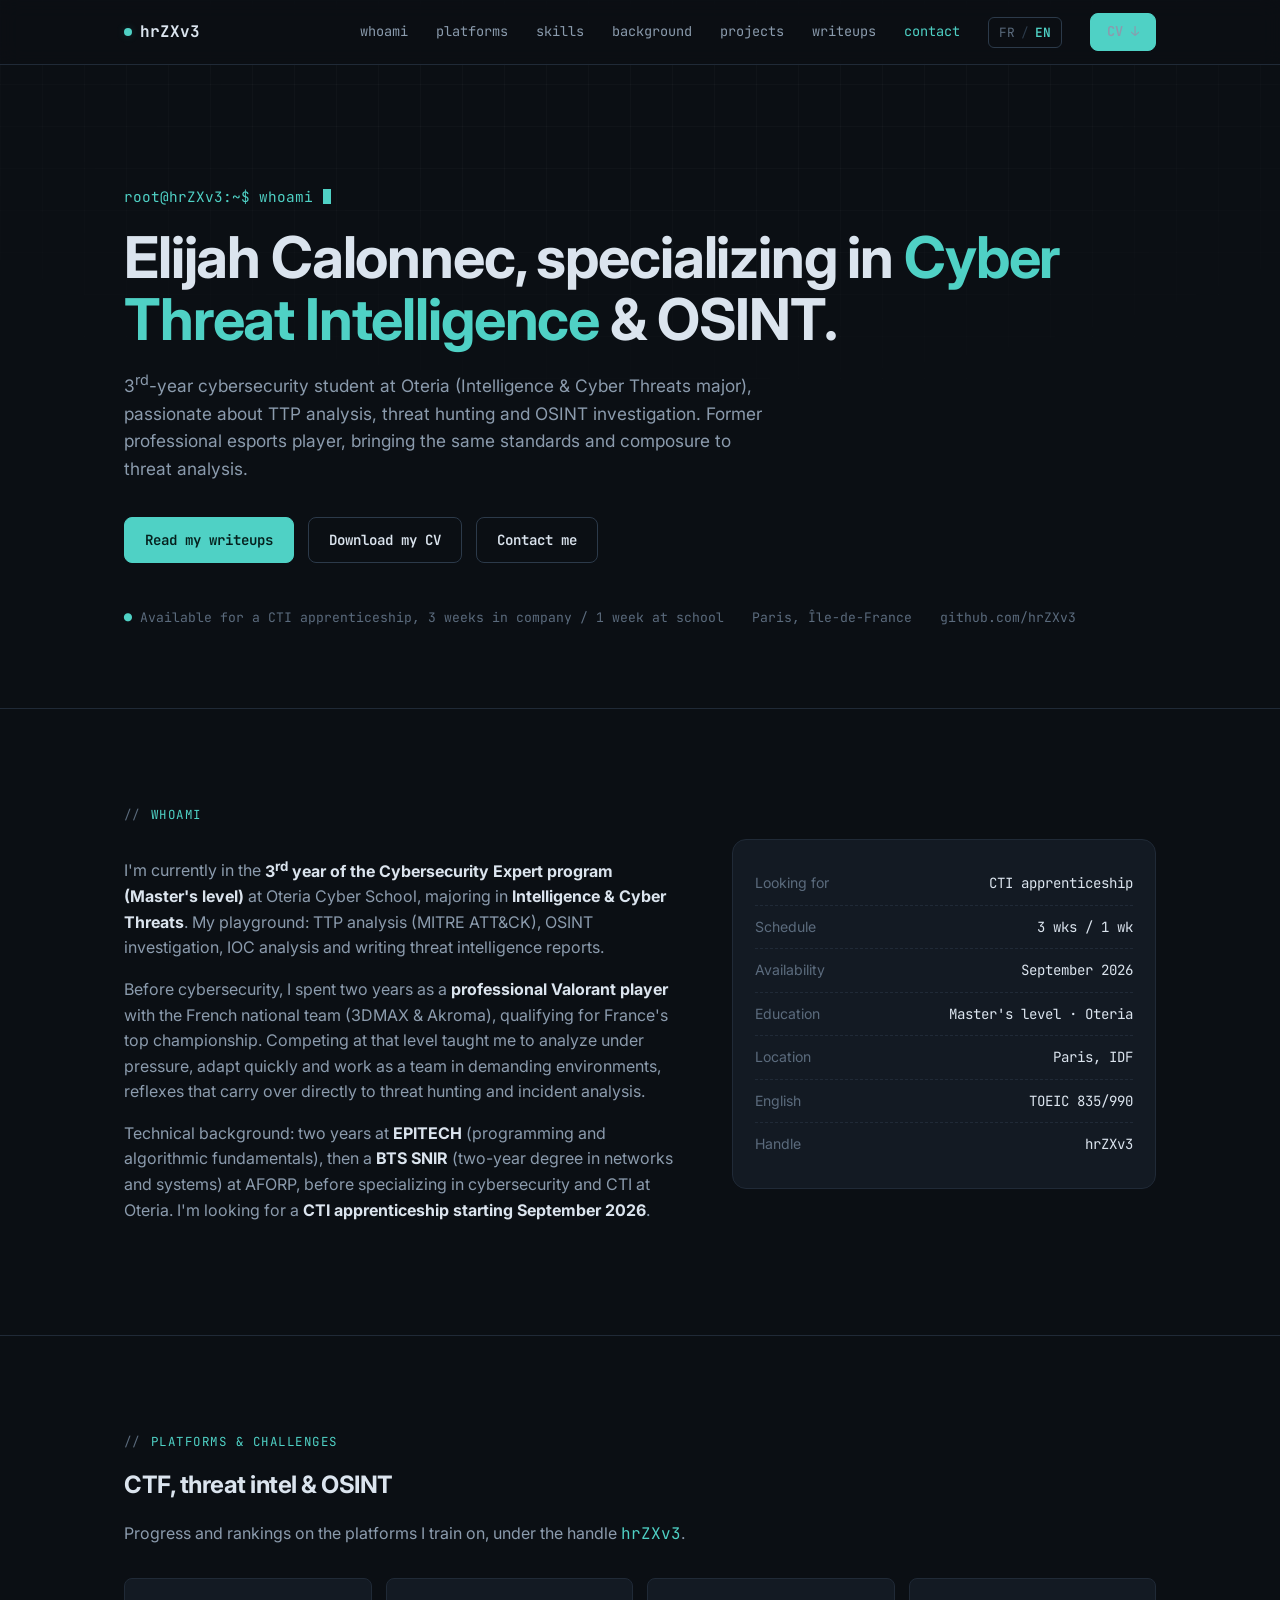
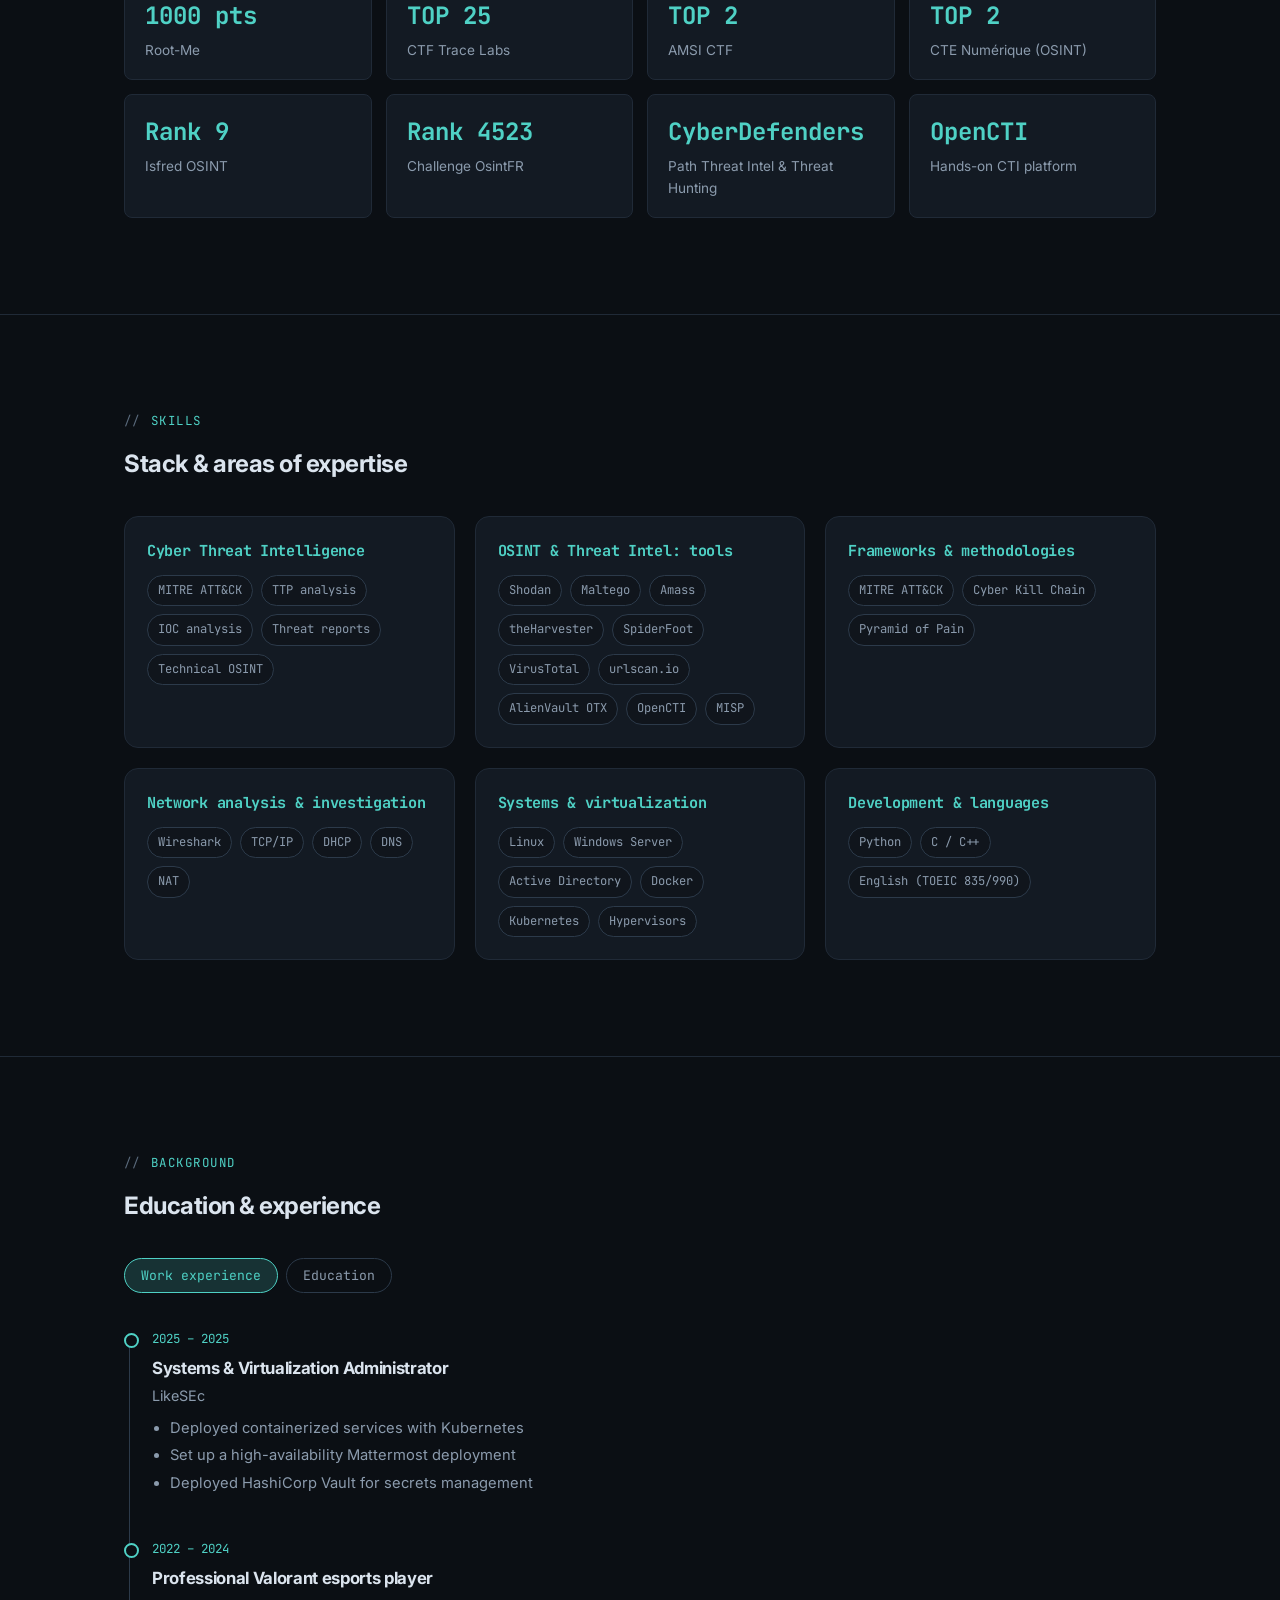
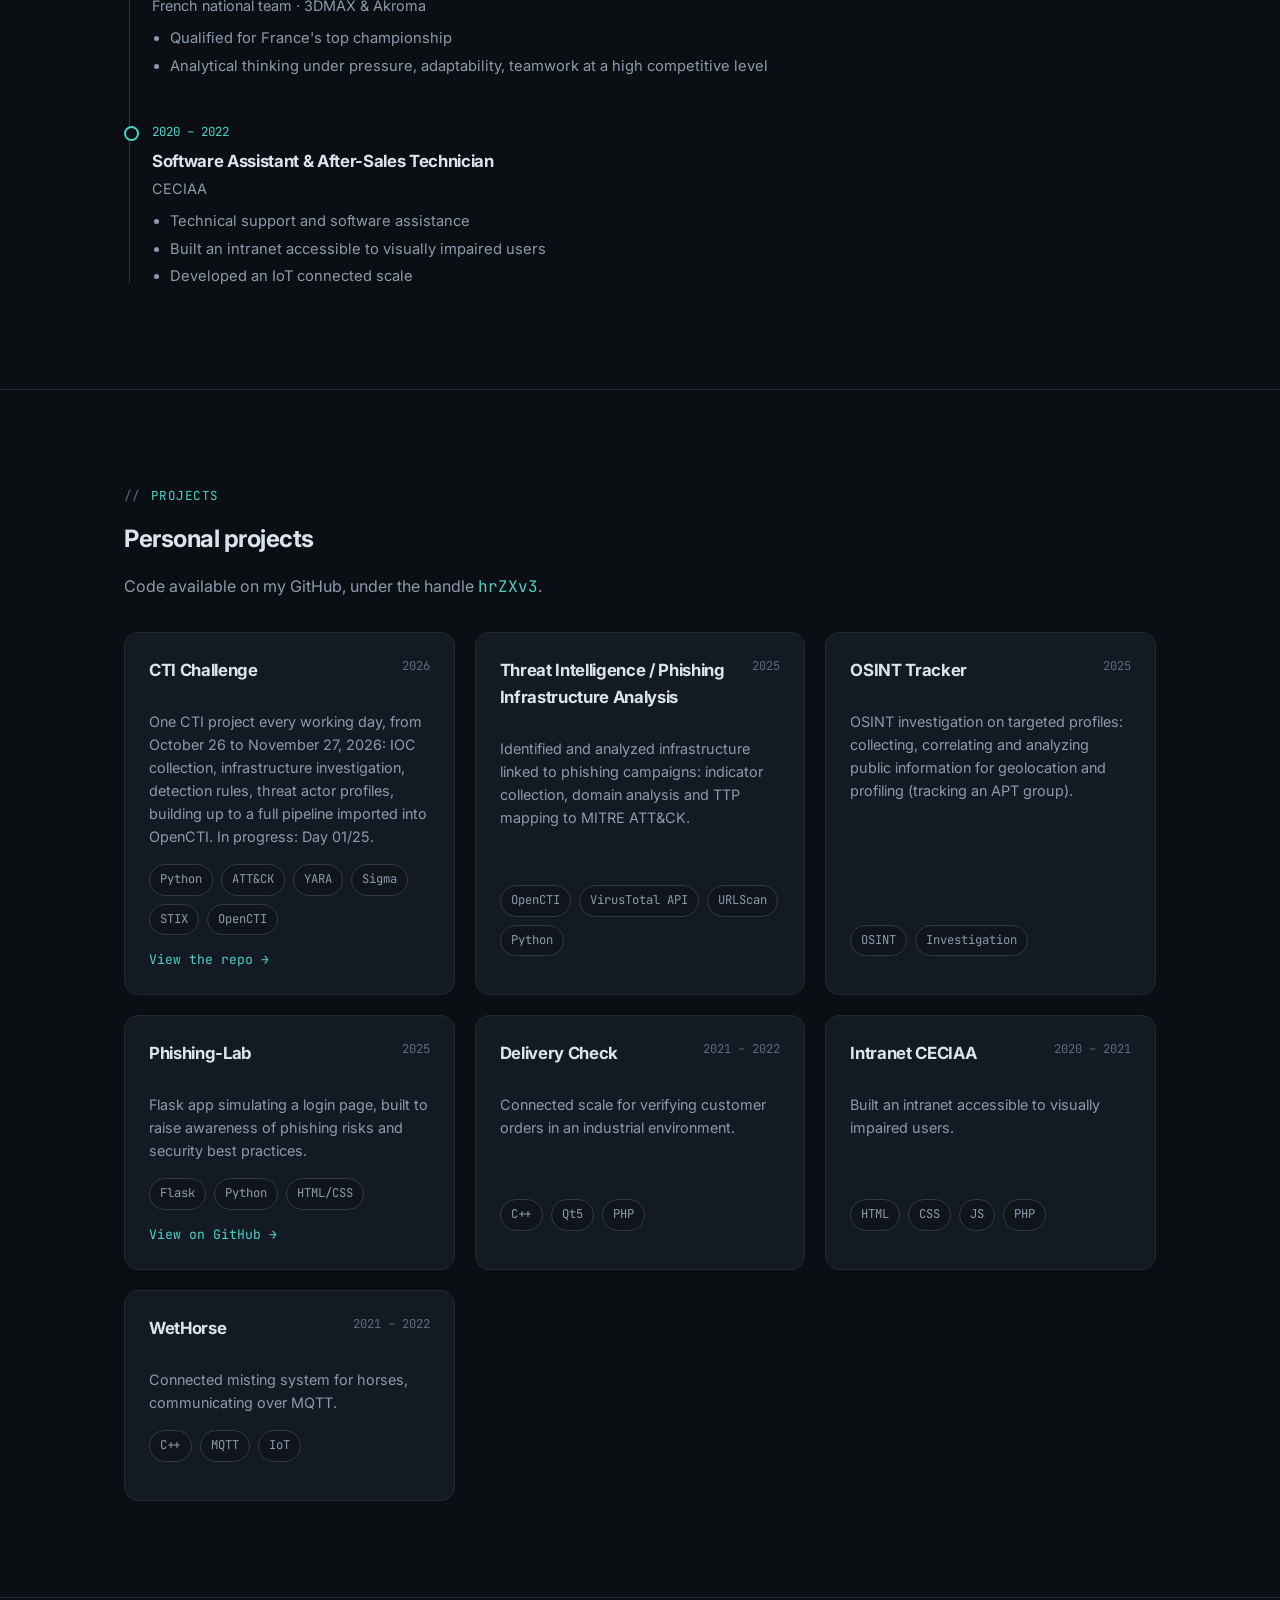
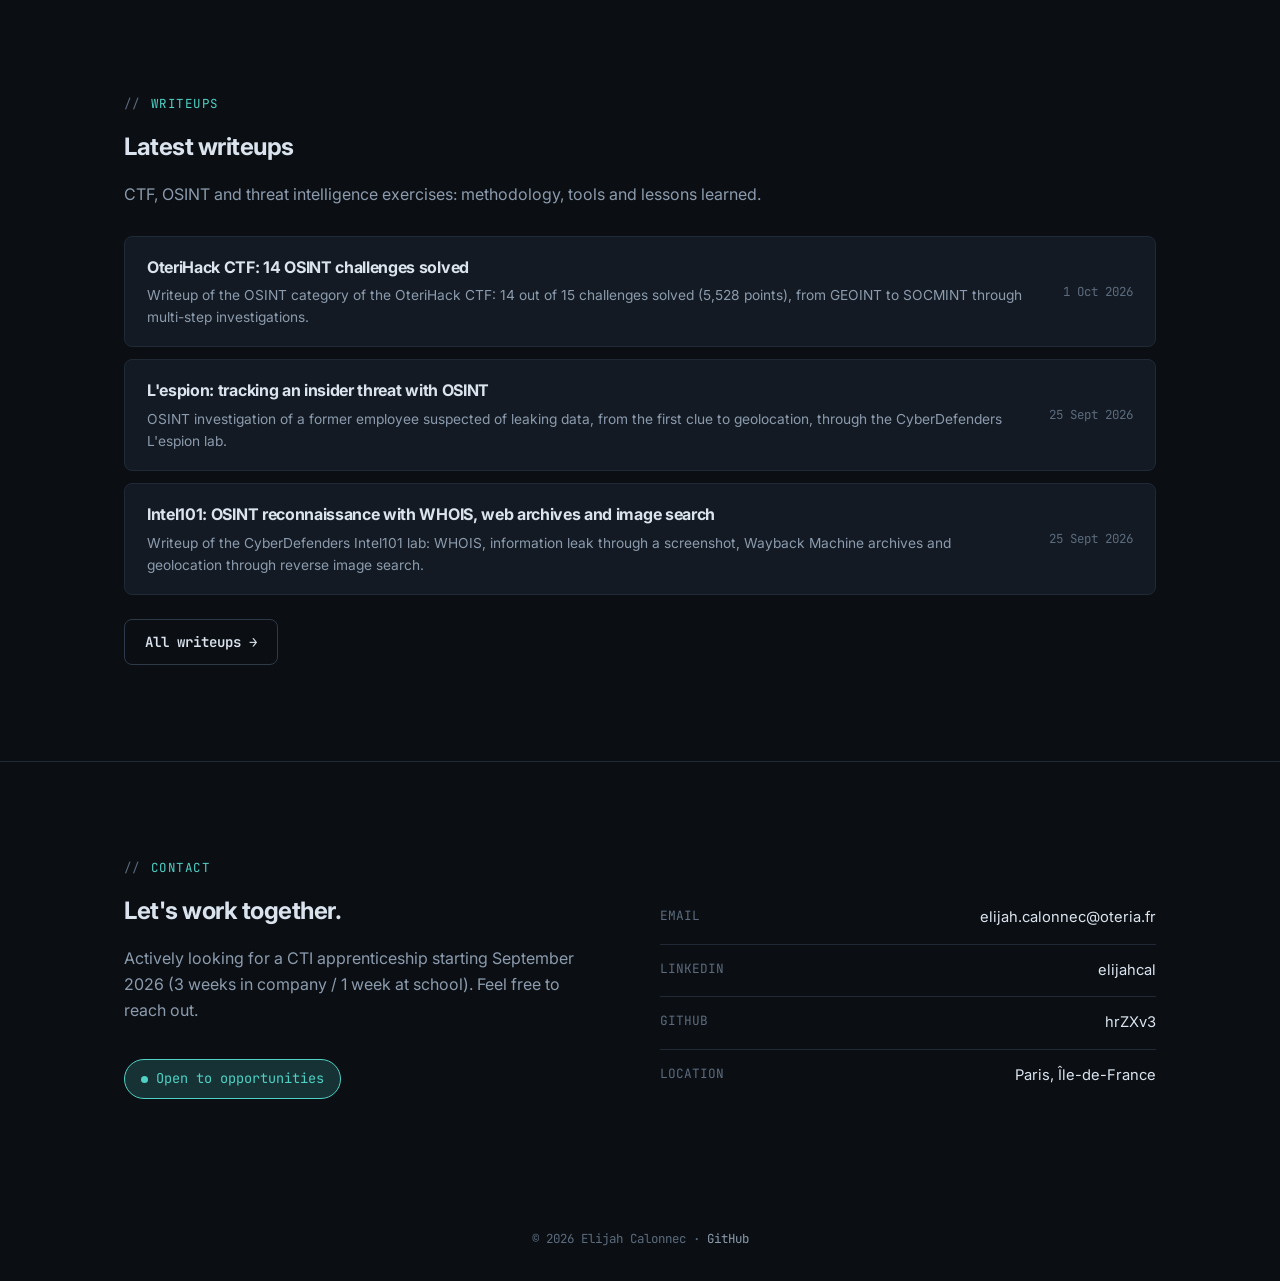
==== commit 68efe13d: "New project CTI" ====
--- a/index.html
+++ b/index.html
@@ -239,6 +239,12 @@
     <h2 data-i18n="projects.title">Projets personnels</h2>
     <p style="color:var(--text-dim); max-width:640px; margin-bottom:12px;" data-i18n="projects.intro">Code disponible sur mon GitHub, sous le pseudo <span style="font-family:var(--mono); color:var(--accent);">hrZXv3</span>.</p>
     <div class="projects-grid" style="margin-top:32px;">
+     <div class="project-card">
+   	 	<div class="project-top"><h4>CTI Challenge</h4><span class="project-year">2026</span></div>
+   	 	<p data-i18n="projects.challenge">Un projet CTI par jour ouvré, du 26 octobre au 27 novembre 2026 : collecte d'IOC, investigation d'infrastructures, règles de détection, fiches acteurs, jusqu'à une chaîne complète importée dans OpenCTI. En cours : J01/25.</p>
+   		 <div class="tag-row" style="margin-bottom:14px;"><span class="tag">Python</span><span class="tag">ATT&amp;CK</span><span class="tag">YARA</span><span class="tag">Sigma</span><span class="tag">STIX</span><span class="tag">OpenCTI</span></div>
+   		 <a href="https://github.com/hrZXv3/cti-challenge" target="_blank" class="project-link" data-i18n="projects.challengeLink">Voir le repo →</a>
+     </div>
       <div class="project-card">
         <div class="project-top"><h4>Threat Intelligence / Phishing Infrastructure Analysis</h4><span class="project-year">2025</span></div>
         <p data-i18n="projects.phishing">Identification et analyse d'infrastructures liées à des campagnes de phishing : collecte d'indicateurs, analyse de domaines et mapping des TTPs selon MITRE ATT&amp;CK.</p>
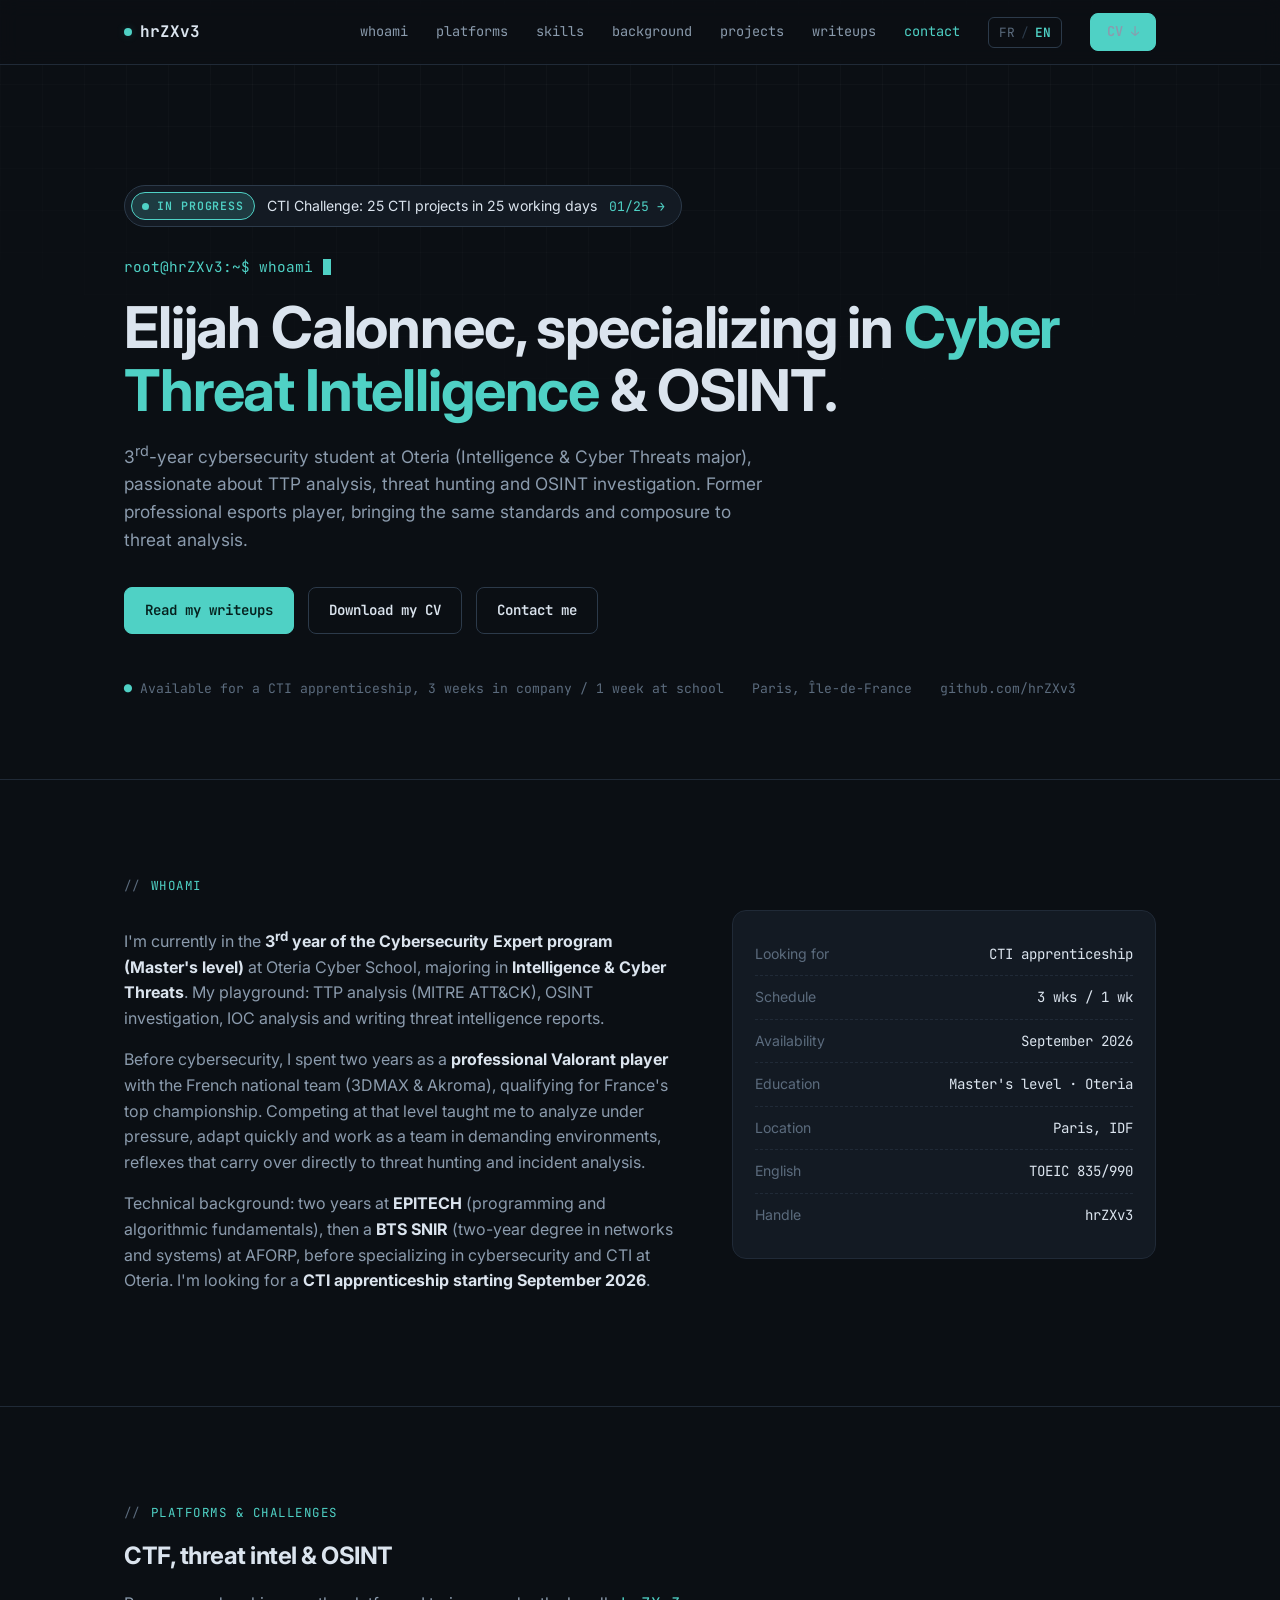
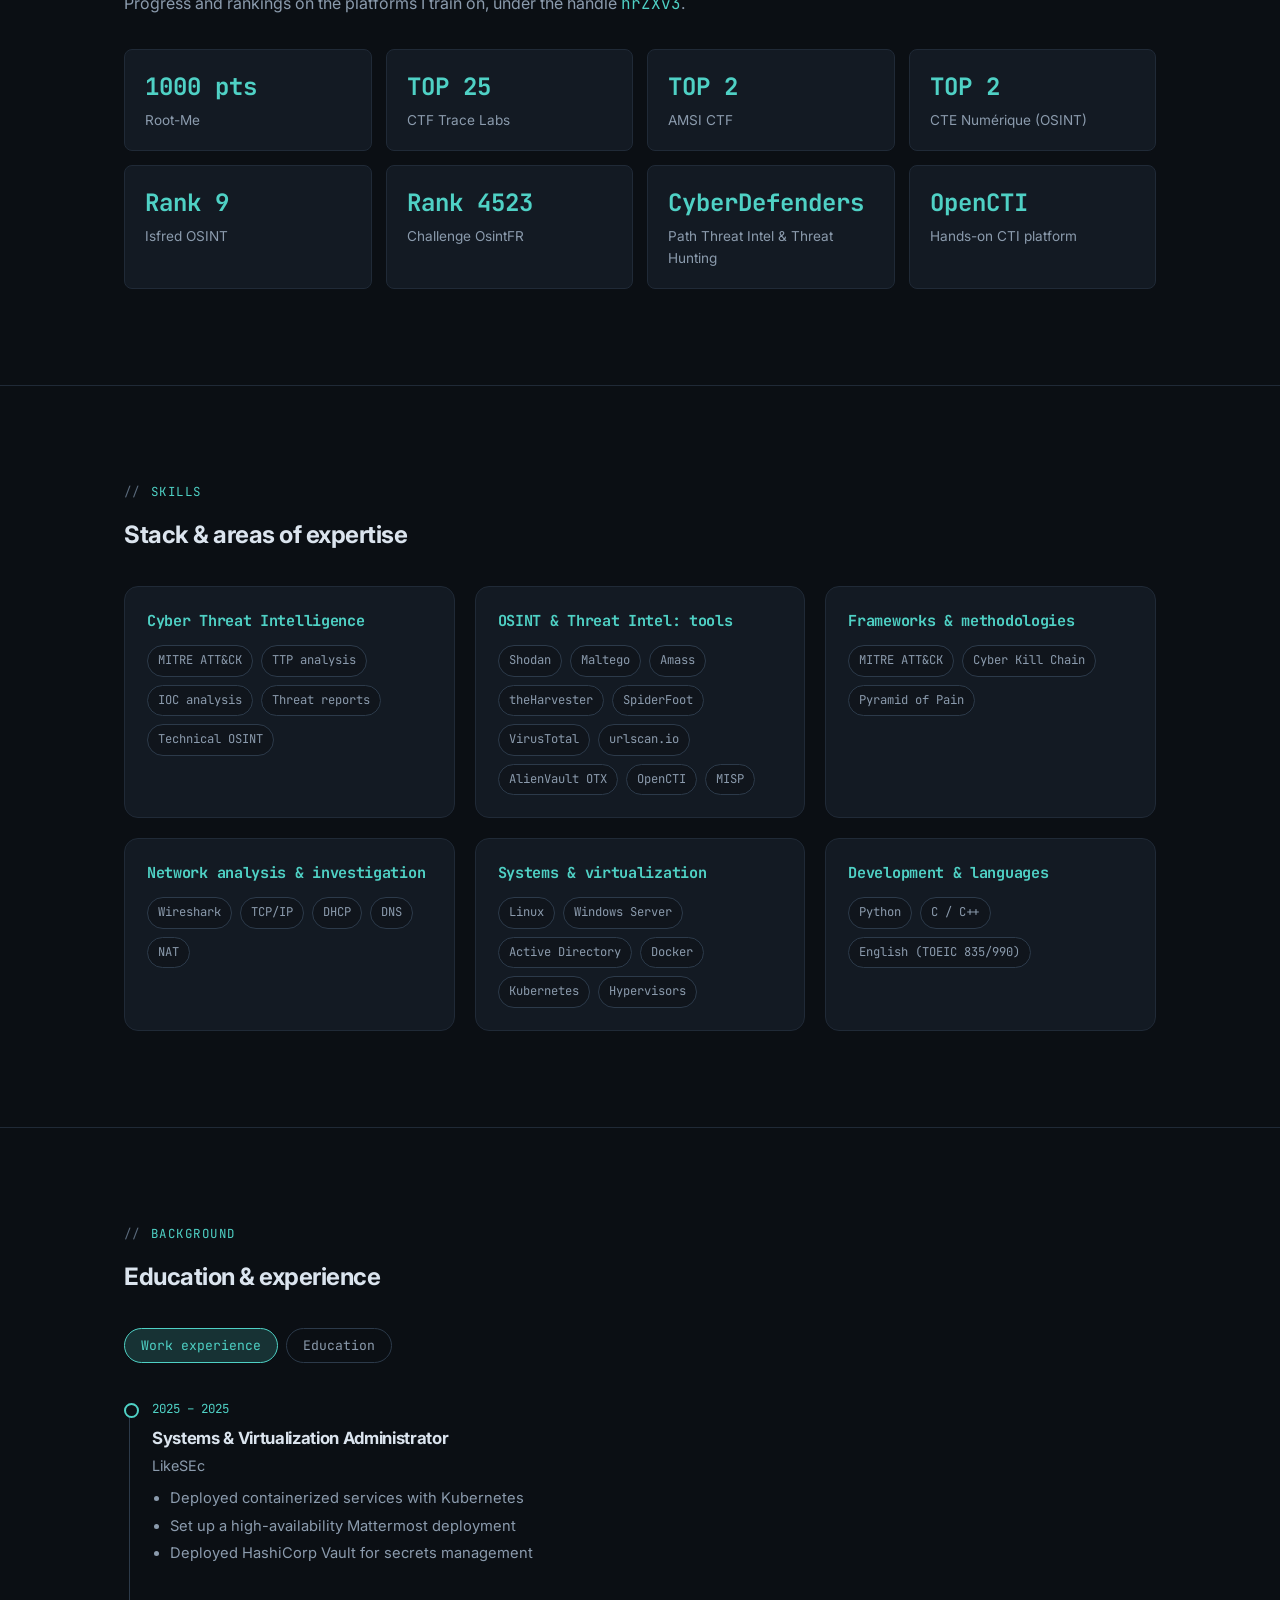
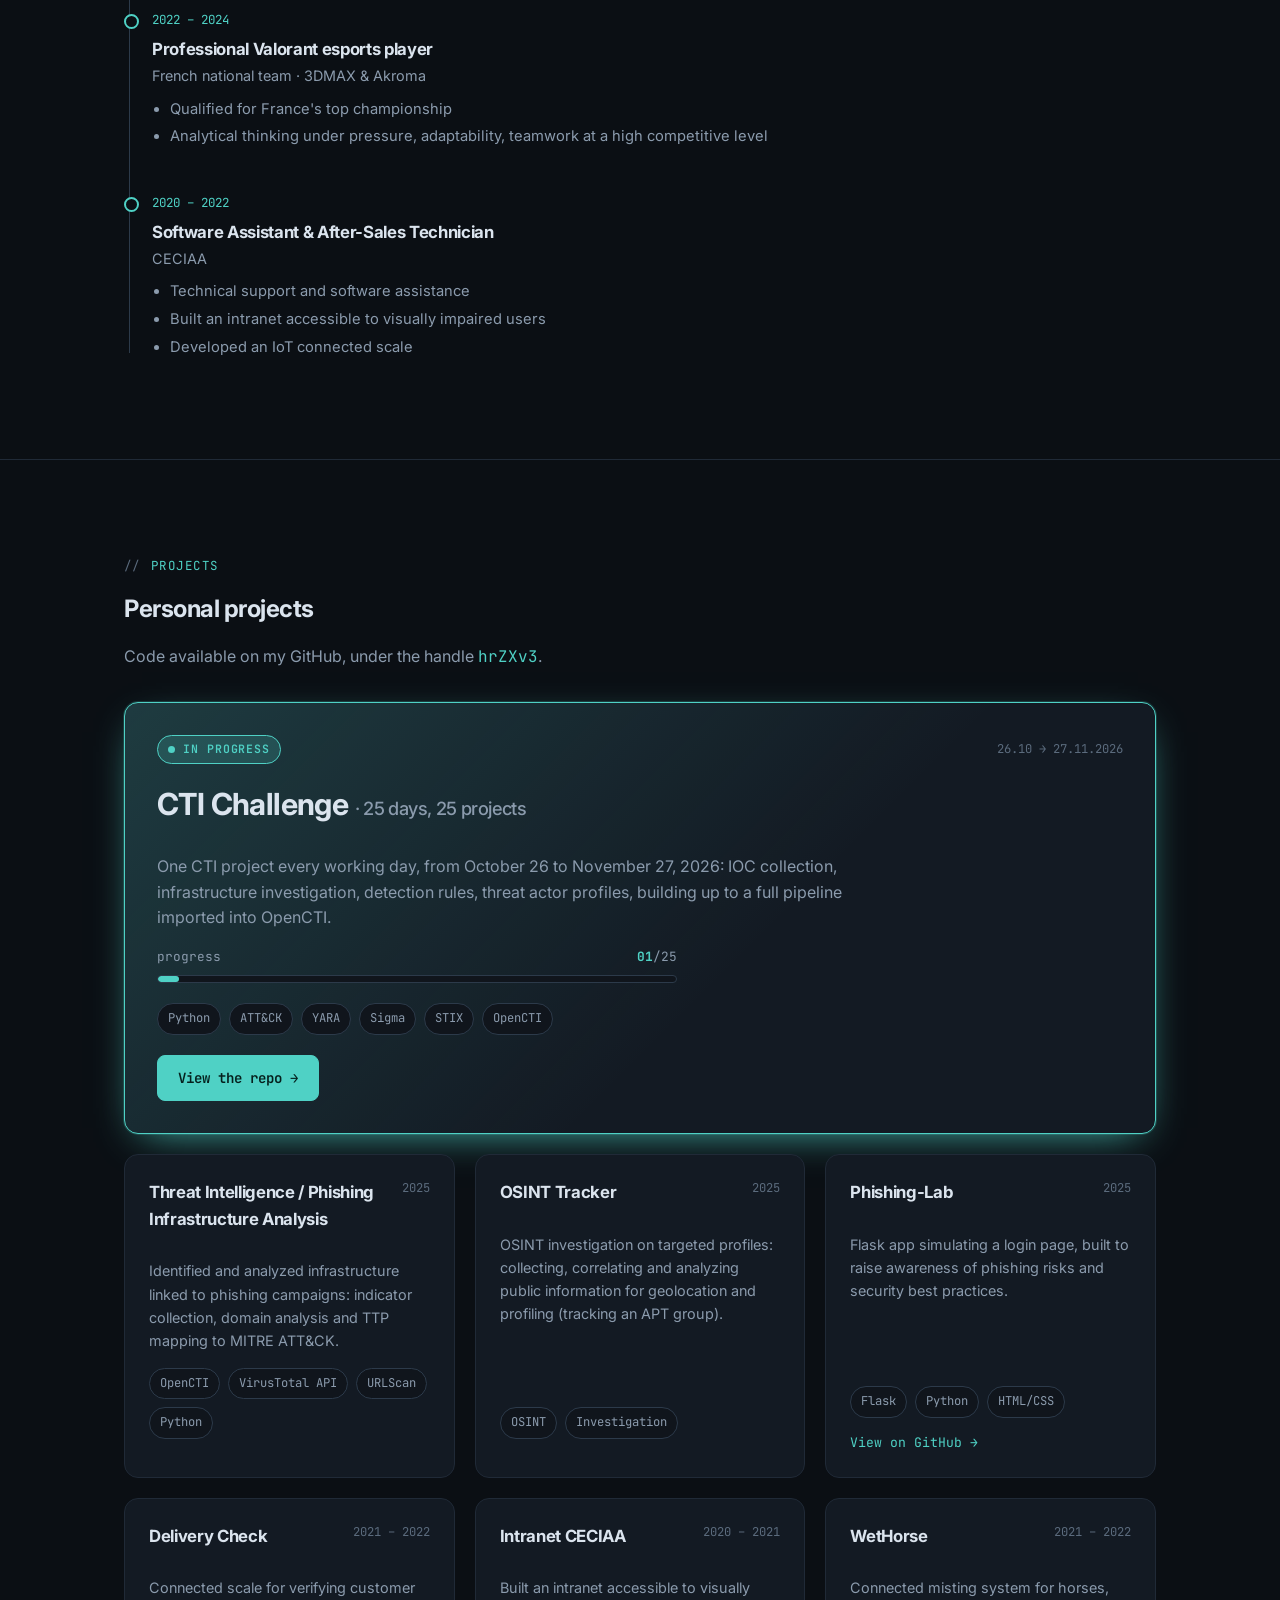
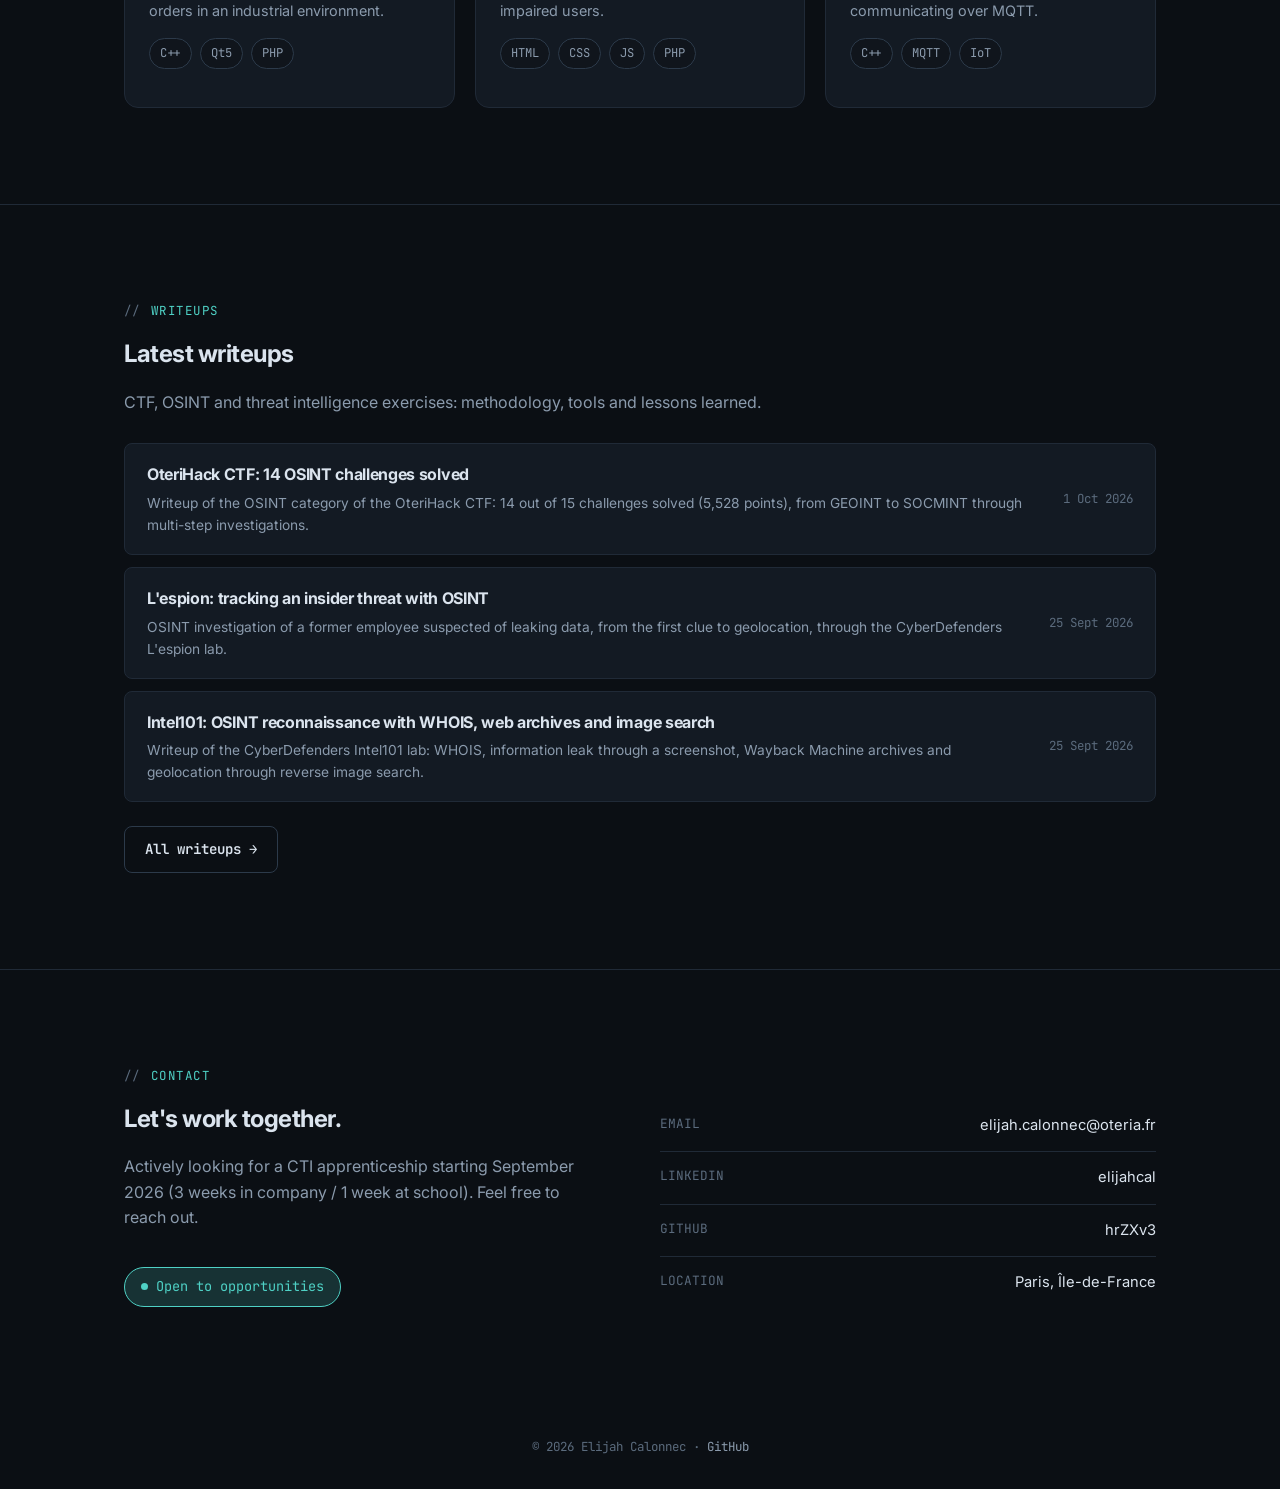
==== commit 7e37e8e7: "Projet CTI mi en avant" ====
--- a/index.html
+++ b/index.html
@@ -8,7 +8,7 @@
 <link rel="icon" href="data:image/svg+xml,<svg xmlns=%22http://www.w3.org/2000/svg%22 viewBox=%220 0 100 100%22><text y=%22.9em%22 font-size=%2290%22>🛡️</text></svg>">
 <link rel="preconnect" href="https://fonts.googleapis.com">
 <link href="https://fonts.googleapis.com/css2?family=Inter:wght@400;500;600;700;800&family=JetBrains+Mono:wght@400;500;600;700&display=swap" rel="stylesheet">
-<link rel="stylesheet" href="assets/css/style.css">
+<link rel="stylesheet" href="assets/css/style.css?v=20261022">
 </head>
 <body>
 
@@ -31,6 +31,11 @@
 
 <header class="hero" id="top">
   <div class="container">
+    <a href="#cti-challenge" class="live-banner">
+      <span class="live-tag"><span class="pulse"></span><span data-i18n="challenge.live">en cours</span></span>
+      <span data-i18n="challenge.banner">CTI Challenge : 25 projets CTI en 25 jours ouvrés</span>
+      <span class="live-day"><span data-challenge-day>01</span>/25 →</span>
+    </a>
     <div class="hero-kicker">root@hrZXv3:~$ whoami<span class="cursor"></span></div>
     <h1 data-i18n="hero.title">Elijah Calonnec, spécialisé en <span class="highlight">Cyber Threat Intelligence</span> &amp; OSINT.</h1>
     <p class="lead" data-i18n="hero.lead">
@@ -239,12 +244,20 @@
     <h2 data-i18n="projects.title">Projets personnels</h2>
     <p style="color:var(--text-dim); max-width:640px; margin-bottom:12px;" data-i18n="projects.intro">Code disponible sur mon GitHub, sous le pseudo <span style="font-family:var(--mono); color:var(--accent);">hrZXv3</span>.</p>
     <div class="projects-grid" style="margin-top:32px;">
-     <div class="project-card">
-   	 	<div class="project-top"><h4>CTI Challenge</h4><span class="project-year">2026</span></div>
-   	 	<p data-i18n="projects.challenge">Un projet CTI par jour ouvré, du 26 octobre au 27 novembre 2026 : collecte d'IOC, investigation d'infrastructures, règles de détection, fiches acteurs, jusqu'à une chaîne complète importée dans OpenCTI. En cours : J01/25.</p>
-   		 <div class="tag-row" style="margin-bottom:14px;"><span class="tag">Python</span><span class="tag">ATT&amp;CK</span><span class="tag">YARA</span><span class="tag">Sigma</span><span class="tag">STIX</span><span class="tag">OpenCTI</span></div>
-   		 <a href="https://github.com/hrZXv3/cti-challenge" target="_blank" class="project-link" data-i18n="projects.challengeLink">Voir le repo →</a>
-     </div>
+      <div class="project-card featured" id="cti-challenge">
+        <div class="featured-head">
+          <span class="live-tag"><span class="pulse"></span><span data-i18n="challenge.live">en cours</span></span>
+          <span class="project-year">26.10 → 27.11.2026</span>
+        </div>
+        <h3>CTI Challenge <span class="featured-sub" data-i18n="challenge.sub">· 25 jours, 25 projets</span></h3>
+        <p data-i18n="projects.challenge">Un projet CTI par jour ouvré, du 26 octobre au 27 novembre 2026 : collecte d'IOC, investigation d'infrastructures, règles de détection, fiches acteurs, jusqu'à une chaîne complète importée dans OpenCTI.</p>
+        <div class="challenge-progress">
+          <div class="cp-meta"><span data-i18n="challenge.progress">progression</span><span><span data-challenge-day>01</span>/25</span></div>
+          <div class="cp-bar"><span class="cp-fill"></span></div>
+        </div>
+        <div class="tag-row" style="margin-bottom:20px;"><span class="tag">Python</span><span class="tag">ATT&amp;CK</span><span class="tag">YARA</span><span class="tag">Sigma</span><span class="tag">STIX</span><span class="tag">OpenCTI</span></div>
+        <div><a href="https://github.com/hrZXv3/cti-challenge" target="_blank" class="btn btn-primary" data-i18n="projects.challengeLink">Voir le repo →</a></div>
+      </div>
       <div class="project-card">
         <div class="project-top"><h4>Threat Intelligence / Phishing Infrastructure Analysis</h4><span class="project-year">2025</span></div>
         <p data-i18n="projects.phishing">Identification et analyse d'infrastructures liées à des campagnes de phishing : collecte d'indicateurs, analyse de domaines et mapping des TTPs selon MITRE ATT&amp;CK.</p>
@@ -318,7 +331,7 @@
   </div>
 </footer>
 
-<script src="assets/js/i18n.js"></script>
-<script src="assets/js/main.js"></script>
+<script src="assets/js/i18n.js?v=20261022"></script>
+<script src="assets/js/main.js?v=20261022"></script>
 </body>
 </html>
--- a/assets/css/style.css
+++ b/assets/css/style.css
@@ -330,6 +330,26 @@
 .project-link { font-family: var(--mono); font-size: 0.82rem; color: var(--accent); display: inline-flex; align-items: center; gap: 6px; }
 .project-link:hover { text-decoration: underline; }
 
+/* ---------- CTI Challenge (projet mis en avant) ---------- */
+.live-tag { display: inline-flex; align-items: center; gap: 8px; font-family: var(--mono); font-size: 0.72rem; font-weight: 600; text-transform: uppercase; letter-spacing: .08em; color: var(--accent); background: var(--accent-glow); border: 1px solid var(--accent); padding: 4px 10px; border-radius: 100px; white-space: nowrap; }
+.live-tag .pulse { width: 7px; height: 7px; border-radius: 50%; background: var(--accent); animation: pulse 1.6s infinite; }
+
+.live-banner { display: inline-flex; flex-wrap: wrap; align-items: center; gap: 12px; margin-bottom: 28px; padding: 6px 16px 6px 6px; border: 1px solid var(--border-strong); border-radius: 100px; background: var(--surface); font-size: 0.88rem; color: var(--text); transition: border-color .15s, transform .15s; }
+.live-banner:hover { border-color: var(--accent); transform: translateY(-1px); }
+.live-banner .live-day { font-family: var(--mono); font-size: 0.82rem; color: var(--accent); }
+@media (max-width: 600px) { .live-banner { border-radius: var(--radius-lg); padding: 10px 14px; gap: 8px; } }
+
+.project-card.featured { grid-column: 1 / -1; padding: 32px; border-color: var(--accent); background: linear-gradient(135deg, var(--accent-glow), transparent 60%), var(--surface); box-shadow: 0 0 0 1px var(--accent-glow), 0 12px 40px -18px var(--accent); }
+.featured-head { display: flex; justify-content: space-between; align-items: center; gap: 12px; flex-wrap: wrap; margin-bottom: 16px; }
+.project-card.featured h3 { font-size: clamp(1.4rem, 3vw, 1.9rem); margin-bottom: 10px; }
+.featured-sub { color: var(--text-dim); font-weight: 500; font-size: 0.6em; }
+.project-card.featured p { font-size: 1rem; max-width: 720px; flex-grow: 0; }
+.challenge-progress { max-width: 520px; margin-bottom: 20px; }
+.cp-meta { display: flex; justify-content: space-between; font-family: var(--mono); font-size: 0.8rem; color: var(--text-dim); margin-bottom: 8px; }
+.cp-meta [data-challenge-day] { color: var(--accent); font-weight: 700; }
+.cp-bar { height: 8px; border-radius: 100px; background: var(--bg-alt); border: 1px solid var(--border-strong); overflow: hidden; }
+.cp-fill { display: block; height: 100%; width: 4%; background: var(--accent); border-radius: inherit; transition: width .8s ease; }
+
 /* ---------- writeups ---------- */
 .writeups-toolbar {
   display: flex;
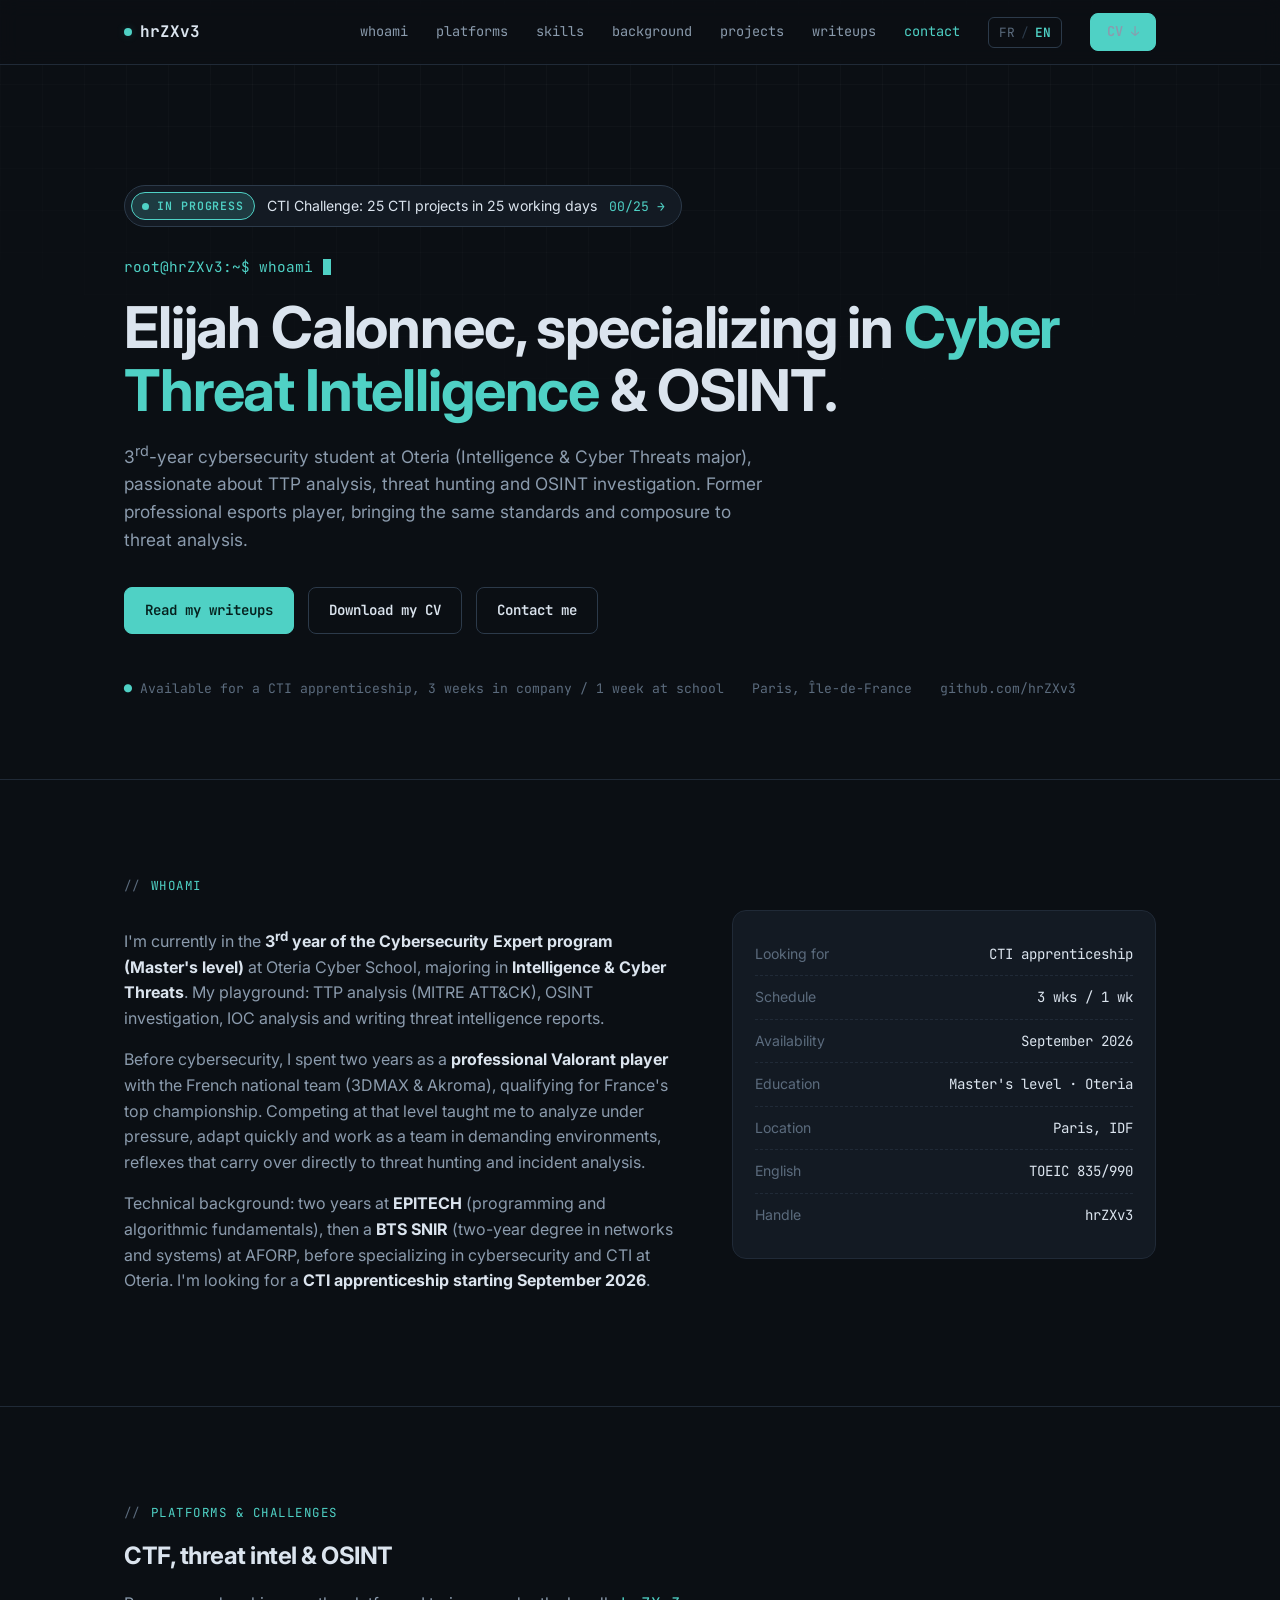
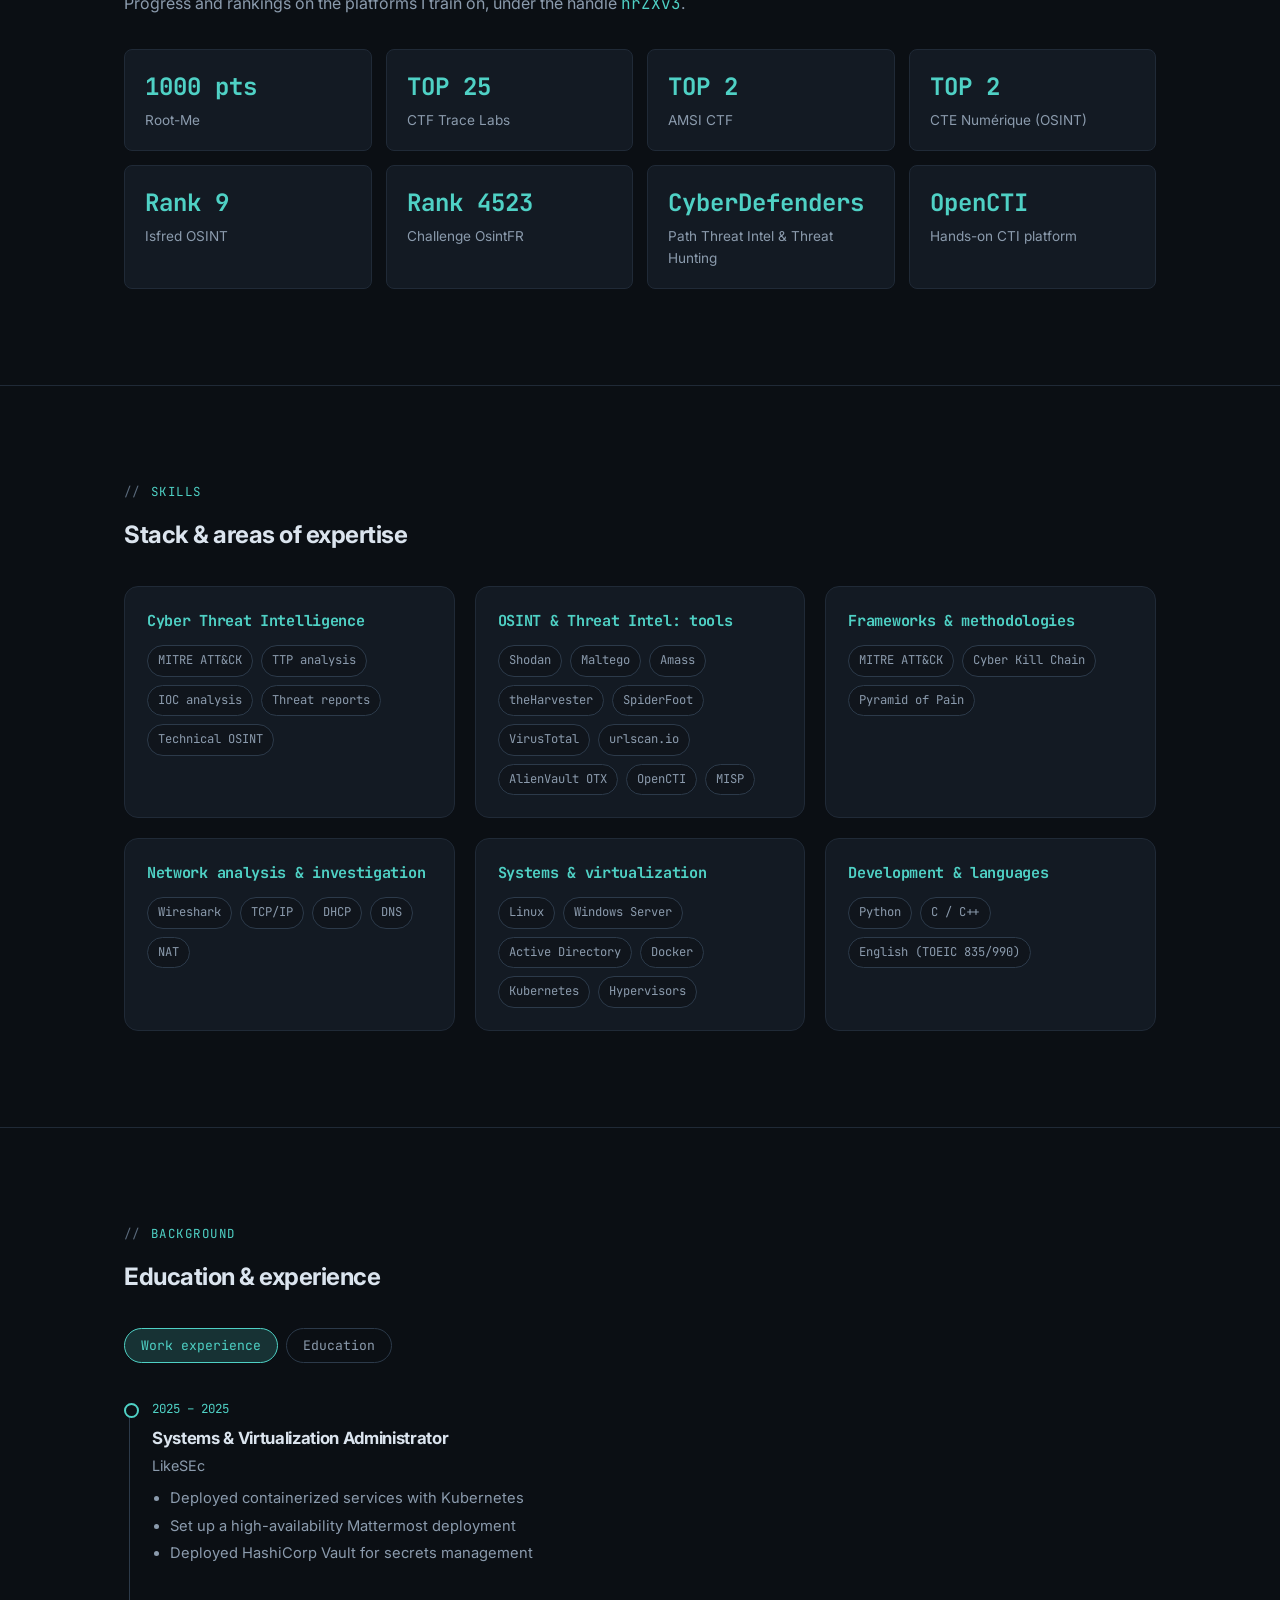
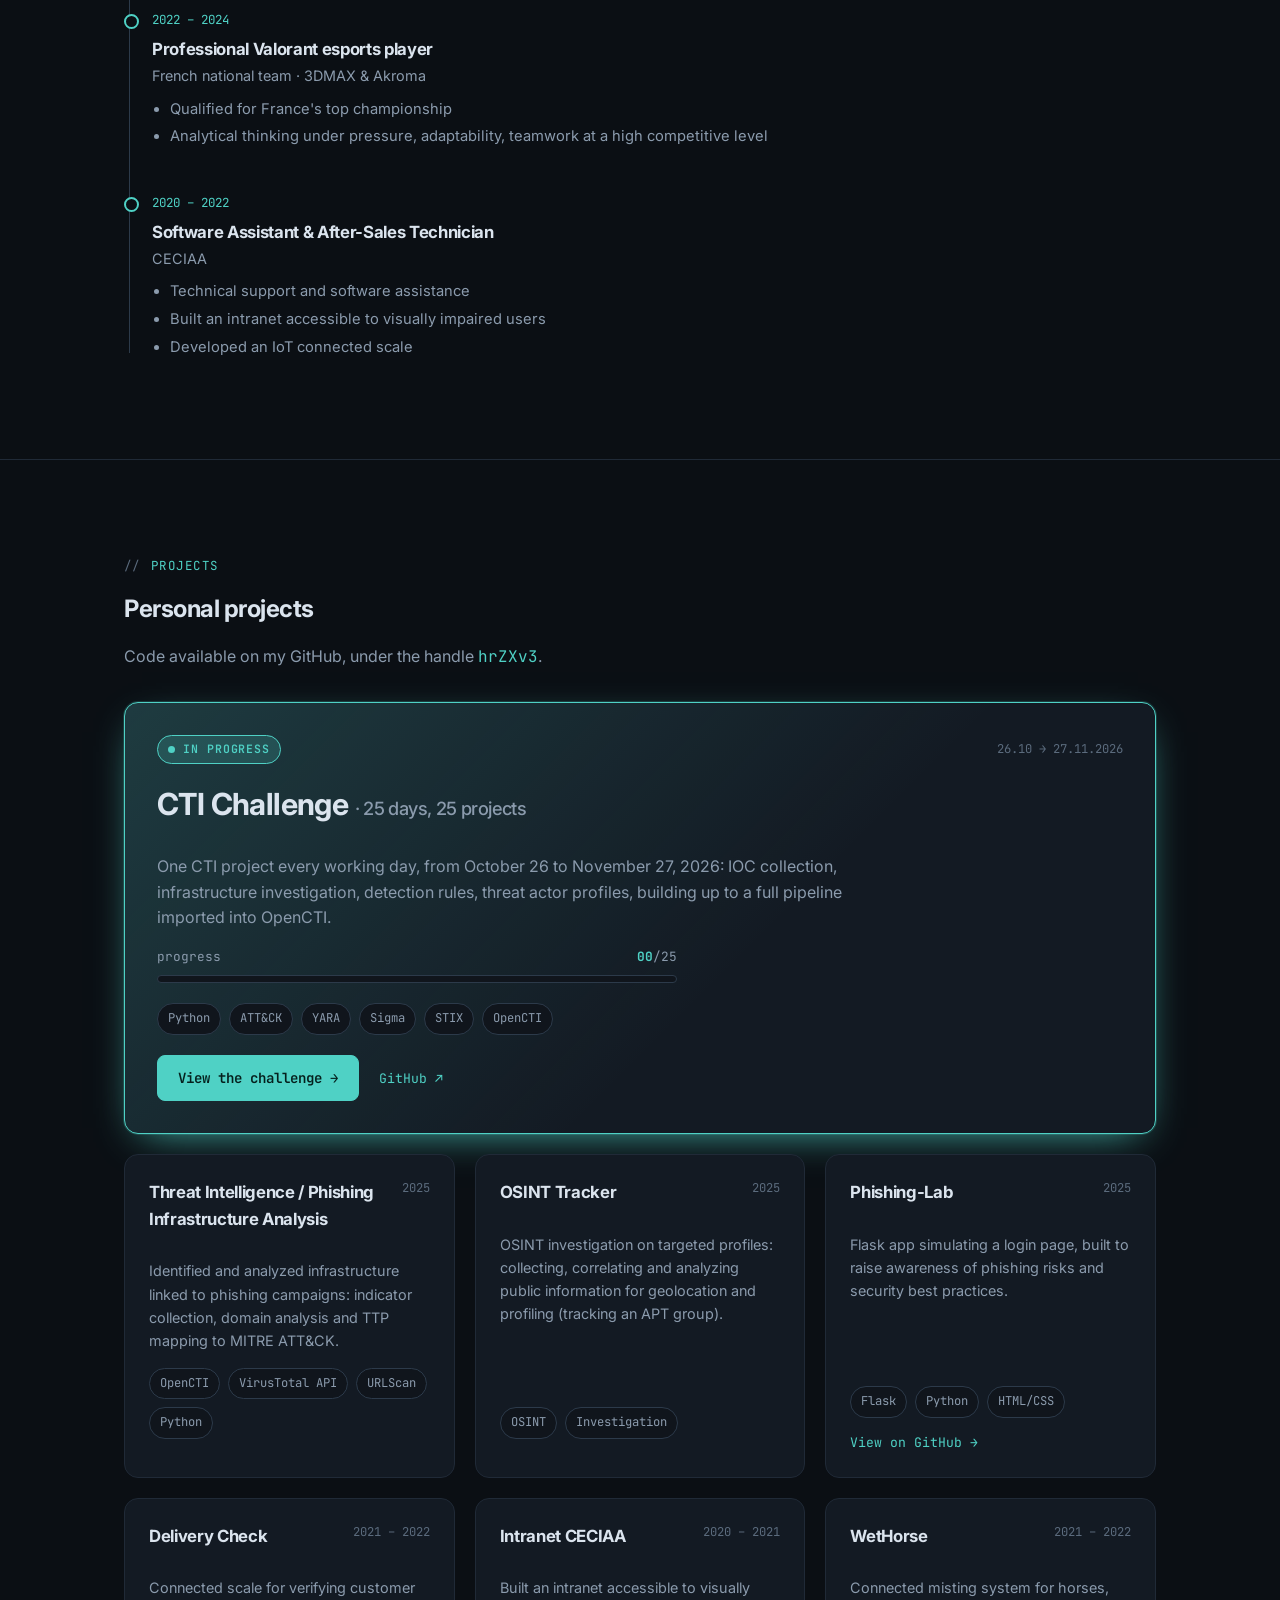
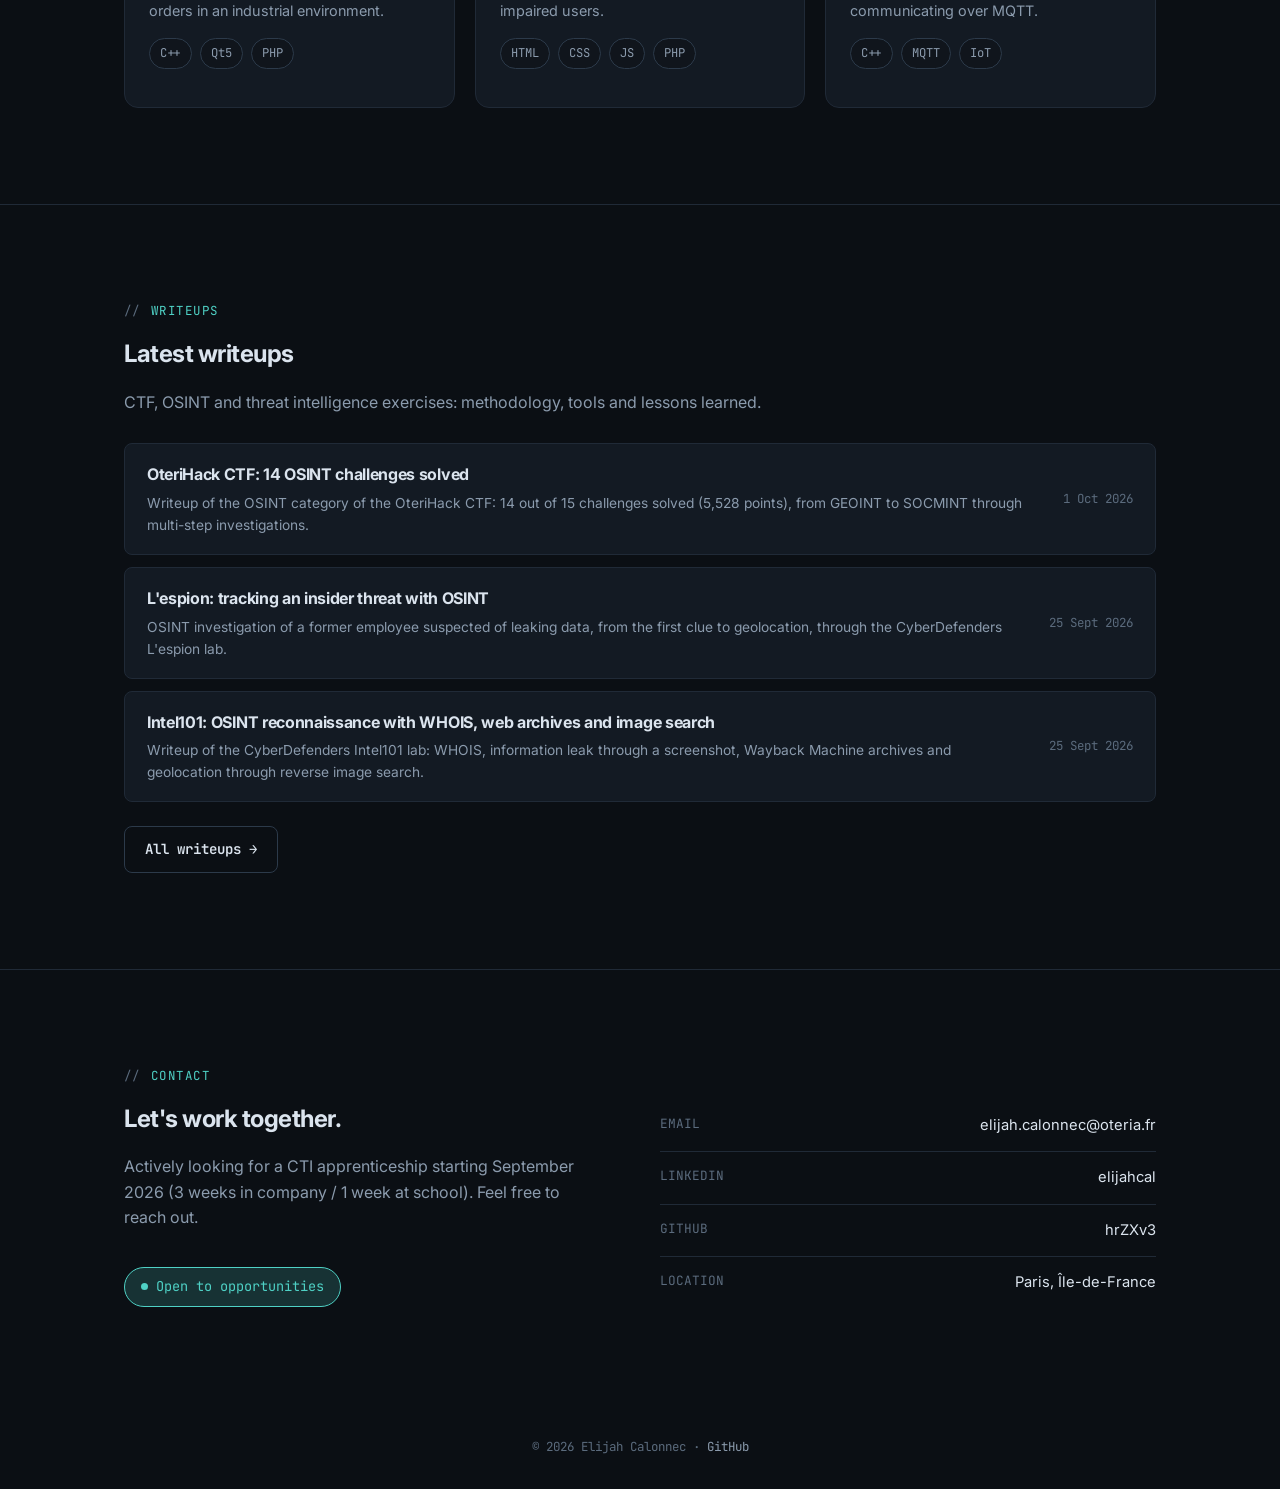
==== commit 7b281d88: "Automatiser le projet CTI et le site" ====
--- a/index.html
+++ b/index.html
@@ -31,10 +31,10 @@
 
 <header class="hero" id="top">
   <div class="container">
-    <a href="#cti-challenge" class="live-banner">
+    <a href="challenge.html" class="live-banner">
       <span class="live-tag"><span class="pulse"></span><span data-i18n="challenge.live">en cours</span></span>
       <span data-i18n="challenge.banner">CTI Challenge : 25 projets CTI en 25 jours ouvrés</span>
-      <span class="live-day"><span data-challenge-day>01</span>/25 →</span>
+      <span class="live-day"><span data-challenge-day>00</span>/25 →</span>
     </a>
     <div class="hero-kicker">root@hrZXv3:~$ whoami<span class="cursor"></span></div>
     <h1 data-i18n="hero.title">Elijah Calonnec, spécialisé en <span class="highlight">Cyber Threat Intelligence</span> &amp; OSINT.</h1>
@@ -252,11 +252,14 @@
         <h3>CTI Challenge <span class="featured-sub" data-i18n="challenge.sub">· 25 jours, 25 projets</span></h3>
         <p data-i18n="projects.challenge">Un projet CTI par jour ouvré, du 26 octobre au 27 novembre 2026 : collecte d'IOC, investigation d'infrastructures, règles de détection, fiches acteurs, jusqu'à une chaîne complète importée dans OpenCTI.</p>
         <div class="challenge-progress">
-          <div class="cp-meta"><span data-i18n="challenge.progress">progression</span><span><span data-challenge-day>01</span>/25</span></div>
+          <div class="cp-meta"><span data-i18n="challenge.progress">progression</span><span><span data-challenge-day>00</span>/25</span></div>
           <div class="cp-bar"><span class="cp-fill"></span></div>
         </div>
         <div class="tag-row" style="margin-bottom:20px;"><span class="tag">Python</span><span class="tag">ATT&amp;CK</span><span class="tag">YARA</span><span class="tag">Sigma</span><span class="tag">STIX</span><span class="tag">OpenCTI</span></div>
-        <div><a href="https://github.com/hrZXv3/cti-challenge" target="_blank" class="btn btn-primary" data-i18n="projects.challengeLink">Voir le repo →</a></div>
+        <div class="ch-card-actions">
+          <a href="challenge.html" class="btn btn-primary" data-i18n="projects.challengeLink">Voir le défi →</a>
+          <a href="https://github.com/hrZXv3/cti-challenge" target="_blank" class="project-link">GitHub ↗</a>
+        </div>
       </div>
       <div class="project-card">
         <div class="project-top"><h4>Threat Intelligence / Phishing Infrastructure Analysis</h4><span class="project-year">2025</span></div>
--- a/assets/css/style.css
+++ b/assets/css/style.css
@@ -348,7 +348,7 @@
 .cp-meta { display: flex; justify-content: space-between; font-family: var(--mono); font-size: 0.8rem; color: var(--text-dim); margin-bottom: 8px; }
 .cp-meta [data-challenge-day] { color: var(--accent); font-weight: 700; }
 .cp-bar { height: 8px; border-radius: 100px; background: var(--bg-alt); border: 1px solid var(--border-strong); overflow: hidden; }
-.cp-fill { display: block; height: 100%; width: 4%; background: var(--accent); border-radius: inherit; transition: width .8s ease; }
+.cp-fill { display: block; height: 100%; width: 0; background: var(--accent); border-radius: inherit; transition: width .8s ease; }
 
 /* ---------- writeups ---------- */
 .writeups-toolbar {
@@ -408,7 +408,7 @@
 .wr-header .tag-row { margin-bottom: 20px; }
 .wr-header h1 { font-size: clamp(1.8rem, 4vw, 2.6rem); }
 .wr-header .wr-sub { color: var(--text-dim); font-family: var(--mono); font-size: 0.86rem; display: flex; gap: 20px; flex-wrap: wrap; }
-.wr-body { padding: 48px 0 96px; max-width: 800px; margin: 0 auto; }
+.wr-body { padding: 48px 24px 96px; max-width: 848px; margin: 0 auto; }
 .wr-body h1, .wr-body h2, .wr-body h3 { margin-top: 1.6em; }
 .wr-body h2 { font-size: 1.4rem; border-bottom: 1px solid var(--border); padding-bottom: 8px; }
 .wr-body p { color: var(--text-dim); margin-bottom: 1.1em; }
@@ -496,3 +496,31 @@
   padding: 10px 14px;
   margin-bottom: 28px;
 }
+
+/* ---------- page CTI Challenge ---------- */
+.ch-card-actions { display: flex; align-items: center; gap: 20px; flex-wrap: wrap; }
+.ch-header h1 { margin-bottom: 20px; }
+.ch-header .ch-progress { margin-bottom: 24px; }
+.ch-actions { display: flex; gap: 12px; flex-wrap: wrap; }
+.ch-pipeline { display: flex; flex-wrap: wrap; align-items: center; gap: 10px; margin: 8px 0 12px; }
+.ch-step { font-family: var(--mono); font-size: 0.8rem; color: var(--text); background: var(--surface); border: 1px solid var(--border-strong); padding: 8px 14px; border-radius: var(--radius); }
+.ch-step:last-child { color: var(--accent); border-color: var(--accent); background: var(--accent-glow); }
+.ch-arrow { color: var(--text-faint); font-family: var(--mono); }
+.ch-week { margin: 24px 0; }
+.ch-week-label { font-family: var(--mono); font-size: 0.8rem; color: var(--accent); margin-bottom: 10px; }
+.ch-week-label span { color: var(--text-faint); margin-left: 8px; }
+.ch-days { display: grid; grid-template-columns: repeat(auto-fill, minmax(140px, 1fr)); gap: 10px; }
+.wr-body a.ch-day { text-decoration: none; color: inherit; }
+.ch-day { display: flex; flex-direction: column; gap: 6px; background: var(--surface); border: 1px solid var(--border); border-radius: var(--radius); padding: 12px; transition: border-color .15s, transform .15s; }
+.ch-day-top { display: flex; justify-content: space-between; align-items: center; gap: 6px; }
+.ch-day-num { font-family: var(--mono); font-weight: 700; font-size: 0.85rem; color: var(--text); }
+.ch-status { font-family: var(--mono); font-size: 0.66rem; text-transform: uppercase; letter-spacing: .06em; color: var(--text-faint); }
+.ch-day-title { font-size: 0.84rem; line-height: 1.35; color: var(--text); }
+.ch-day-skills { font-size: 0.72rem; color: var(--text-faint); margin-top: auto; }
+.ch-day.is-todo { opacity: .55; }
+.ch-day.is-doing { border-color: var(--accent-warn); }
+.ch-day.is-doing .ch-status { color: var(--accent-warn); }
+.ch-day.is-done { border-color: var(--accent); background: linear-gradient(135deg, var(--accent-glow), transparent 70%), var(--surface); }
+.ch-day.is-done .ch-status { color: var(--accent); }
+a.ch-day:hover { transform: translateY(-2px); border-color: var(--accent); }
+.ch-empty { font-family: var(--mono); font-size: 0.9rem; color: var(--text-dim); border: 1px dashed var(--border-strong); border-radius: var(--radius); padding: 20px; }
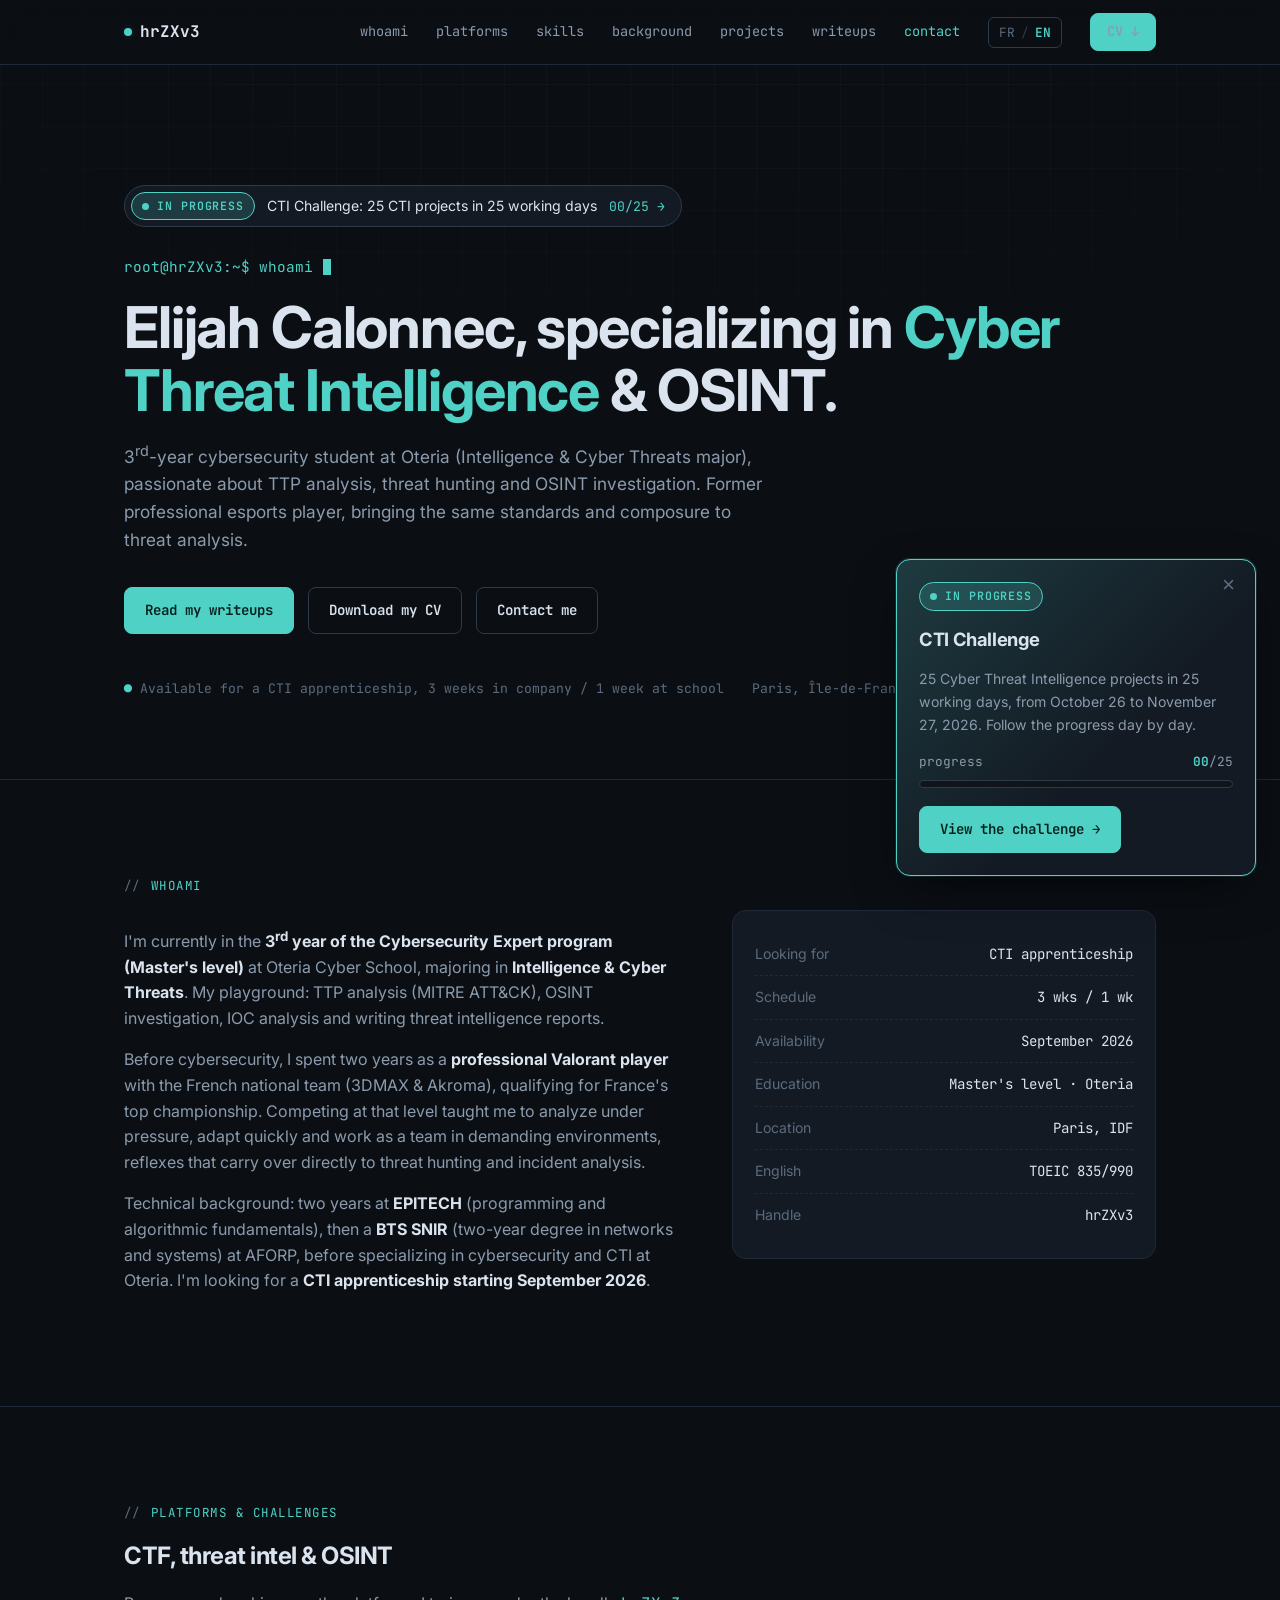
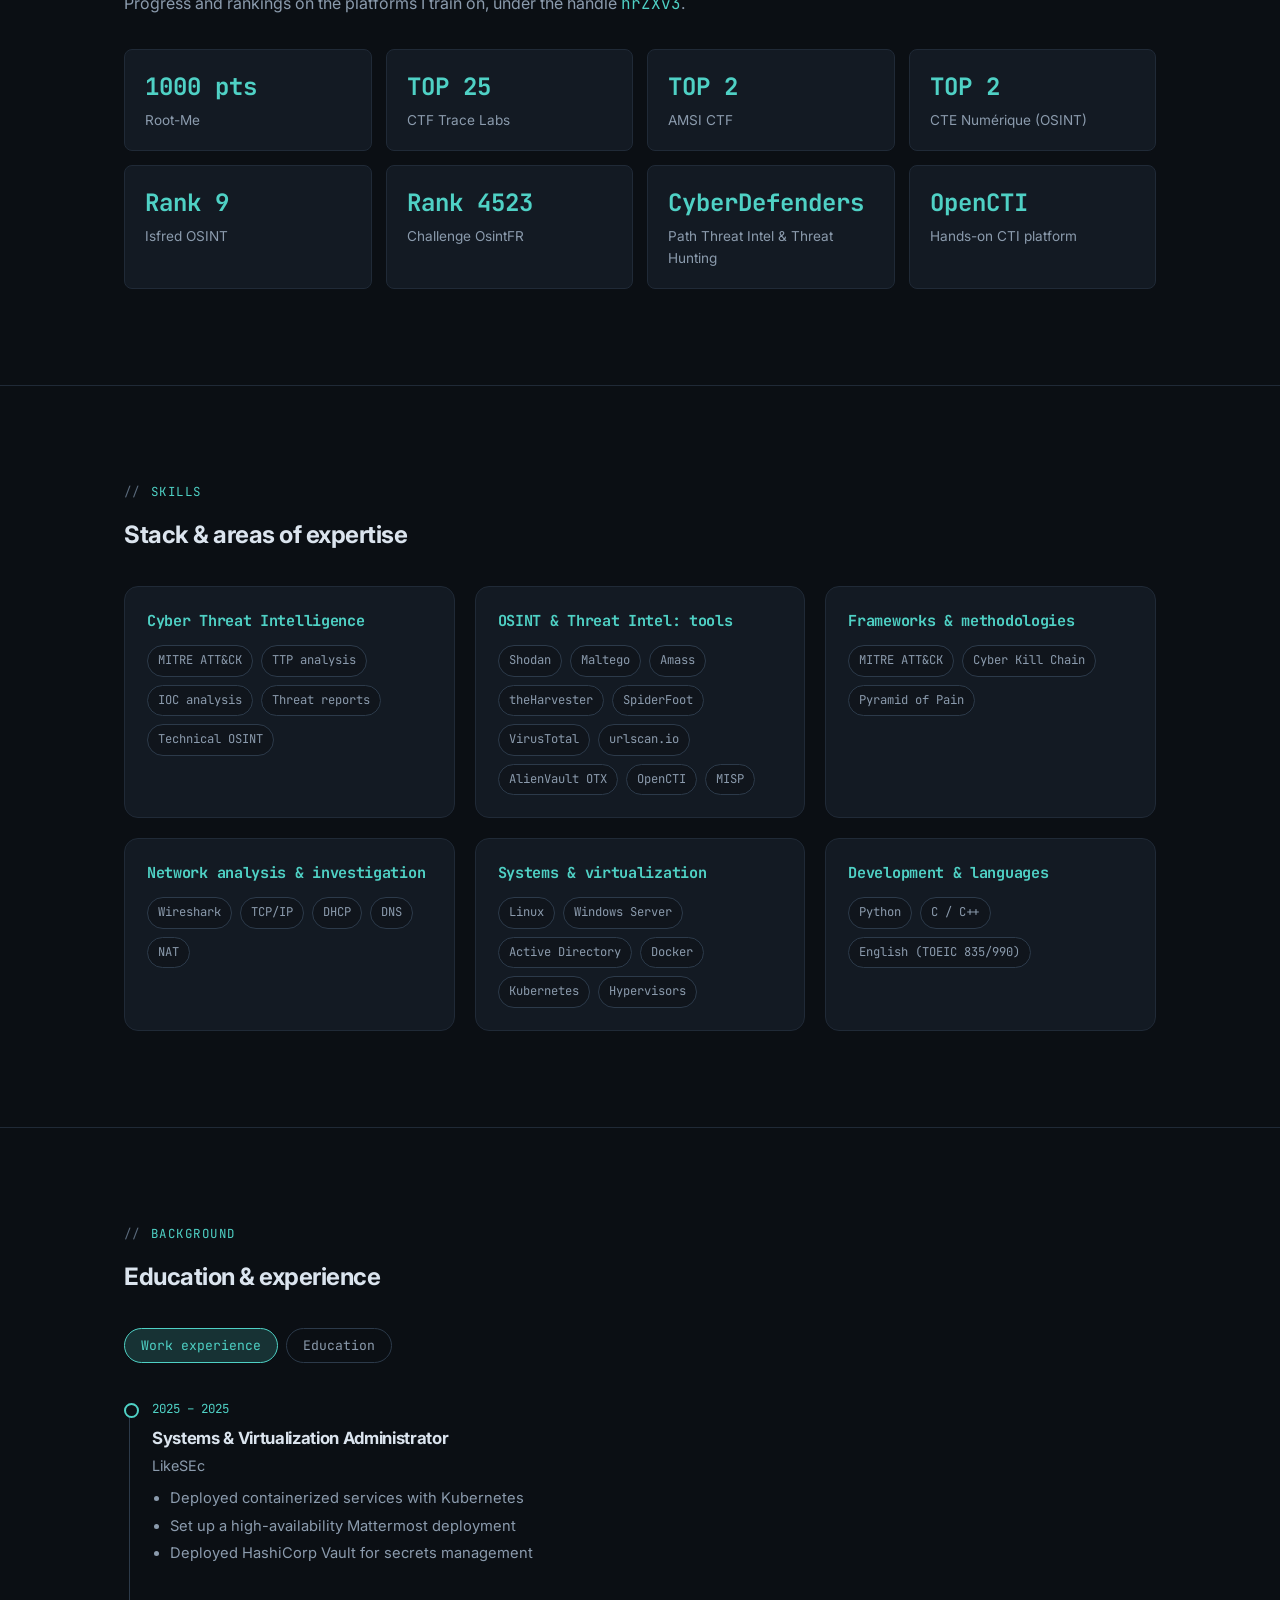
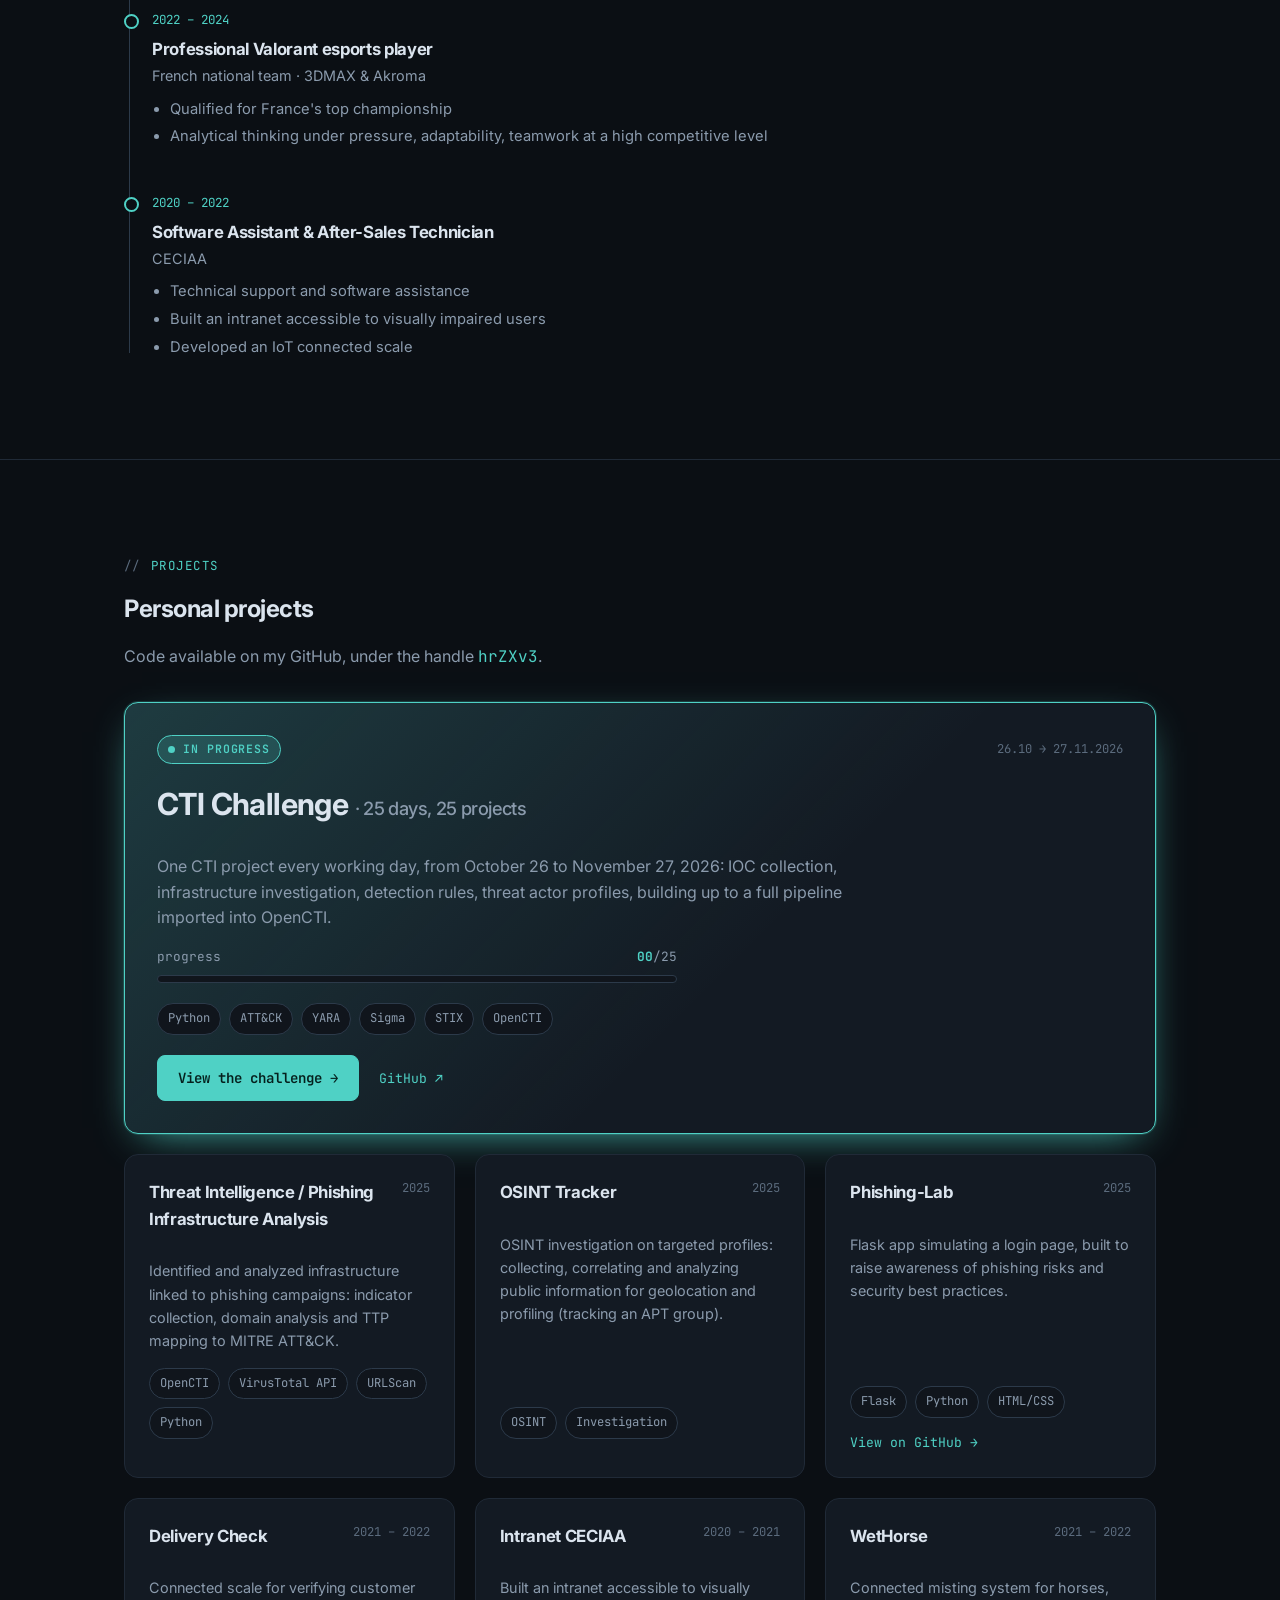
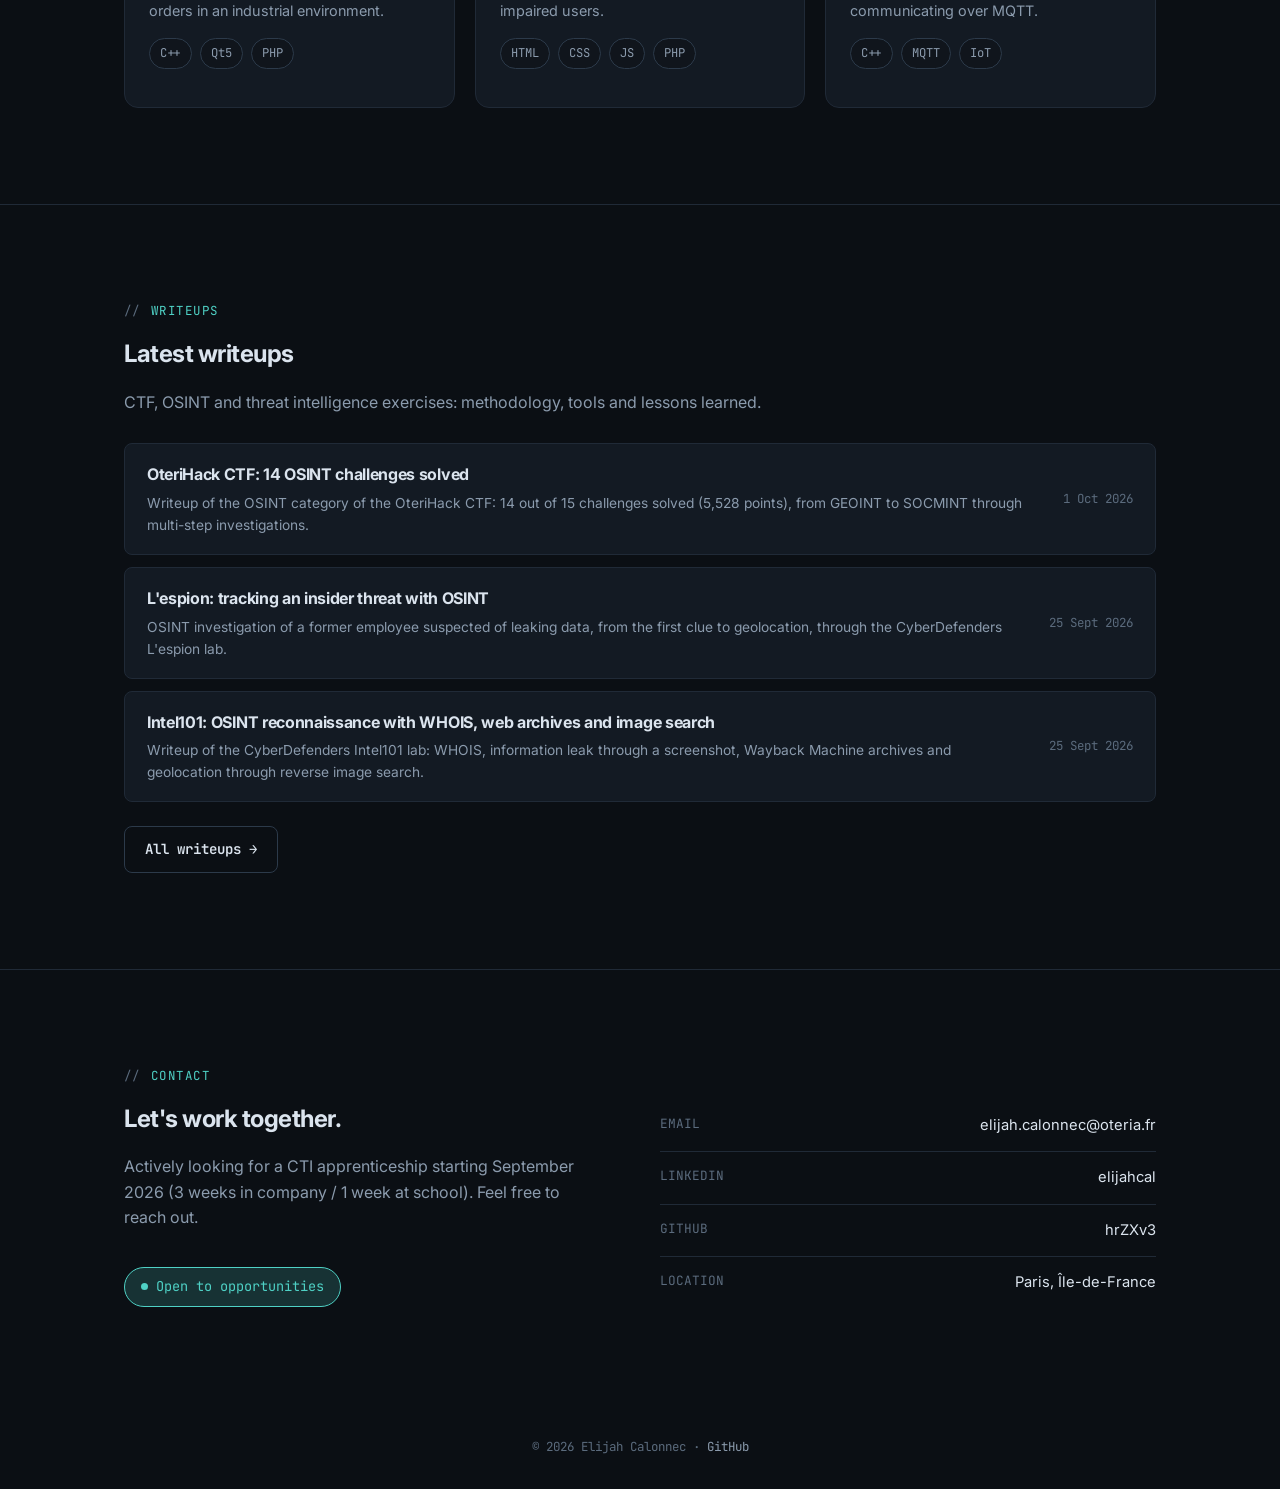
==== commit d80edc89: "Pop up du chall CTI" ====
--- a/index.html
+++ b/index.html
@@ -8,7 +8,7 @@
 <link rel="icon" href="data:image/svg+xml,<svg xmlns=%22http://www.w3.org/2000/svg%22 viewBox=%220 0 100 100%22><text y=%22.9em%22 font-size=%2290%22>🛡️</text></svg>">
 <link rel="preconnect" href="https://fonts.googleapis.com">
 <link href="https://fonts.googleapis.com/css2?family=Inter:wght@400;500;600;700;800&family=JetBrains+Mono:wght@400;500;600;700&display=swap" rel="stylesheet">
-<link rel="stylesheet" href="assets/css/style.css?v=20261022">
+<link rel="stylesheet" href="assets/css/style.css?v=20261022c">
 </head>
 <body>
 
@@ -328,13 +328,25 @@
   </div>
 </section>
 
+<aside class="ch-popup" id="chPopup" role="dialog" aria-labelledby="chPopupTitle" hidden>
+  <button type="button" class="ch-popup-close" id="chPopupClose" aria-label="Fermer / Close">×</button>
+  <span class="live-tag"><span class="pulse"></span><span data-i18n="challenge.live">en cours</span></span>
+  <h4 id="chPopupTitle">CTI Challenge</h4>
+  <p data-i18n="challenge.popup">25 projets de Cyber Threat Intelligence en 25 jours ouvrés, du 26 octobre au 27 novembre 2026. Suivez l'avancement jour après jour.</p>
+  <div class="challenge-progress">
+    <div class="cp-meta"><span data-i18n="challenge.progress">progression</span><span><span data-challenge-day>00</span>/25</span></div>
+    <div class="cp-bar"><span class="cp-fill"></span></div>
+  </div>
+  <a href="challenge.html" class="btn btn-primary" id="chPopupLink" data-i18n="challenge.popupBtn">Voir le défi →</a>
+</aside>
+
 <footer>
   <div class="container">
     © <span id="year"></span> Elijah Calonnec · <a href="https://github.com/hrZXv3" target="_blank">GitHub</a>
   </div>
 </footer>
 
-<script src="assets/js/i18n.js?v=20261022"></script>
-<script src="assets/js/main.js?v=20261022"></script>
+<script src="assets/js/i18n.js?v=20261022c"></script>
+<script src="assets/js/main.js?v=20261022c"></script>
 </body>
 </html>
--- a/assets/css/style.css
+++ b/assets/css/style.css
@@ -524,3 +524,15 @@
 .ch-day.is-done .ch-status { color: var(--accent); }
 a.ch-day:hover { transform: translateY(-2px); border-color: var(--accent); }
 .ch-empty { font-family: var(--mono); font-size: 0.9rem; color: var(--text-dim); border: 1px dashed var(--border-strong); border-radius: var(--radius); padding: 20px; }
+
+/* ---------- pop-up CTI Challenge (accueil) ---------- */
+.ch-popup { position: fixed; right: 24px; bottom: 24px; z-index: 100; width: min(360px, calc(100vw - 32px)); padding: 22px; border: 1px solid var(--accent); border-radius: var(--radius-lg); background: linear-gradient(135deg, var(--accent-glow), transparent 60%), var(--surface); box-shadow: 0 18px 50px -12px rgba(0, 0, 0, .7), 0 0 0 1px var(--accent-glow); opacity: 0; transform: translateY(16px); transition: opacity .3s ease, transform .3s ease; }
+.ch-popup.show { opacity: 1; transform: translateY(0); }
+.ch-popup h4 { font-size: 1.15rem; margin: 14px 0 8px; }
+.ch-popup p { color: var(--text-dim); font-size: 0.88rem; margin-bottom: 16px; }
+.ch-popup .challenge-progress { margin-bottom: 18px; }
+.ch-popup-close { position: absolute; top: 10px; right: 12px; background: none; border: none; color: var(--text-faint); font-size: 1.4rem; line-height: 1; cursor: pointer; padding: 4px 8px; border-radius: 6px; }
+.ch-popup-close:hover { color: var(--text); }
+.ch-popup-close:focus-visible { outline: 2px solid var(--accent); }
+@media (max-width: 600px) { .ch-popup { right: 16px; bottom: 16px; } }
+@media (prefers-reduced-motion: reduce) { .ch-popup { transition: none; } }
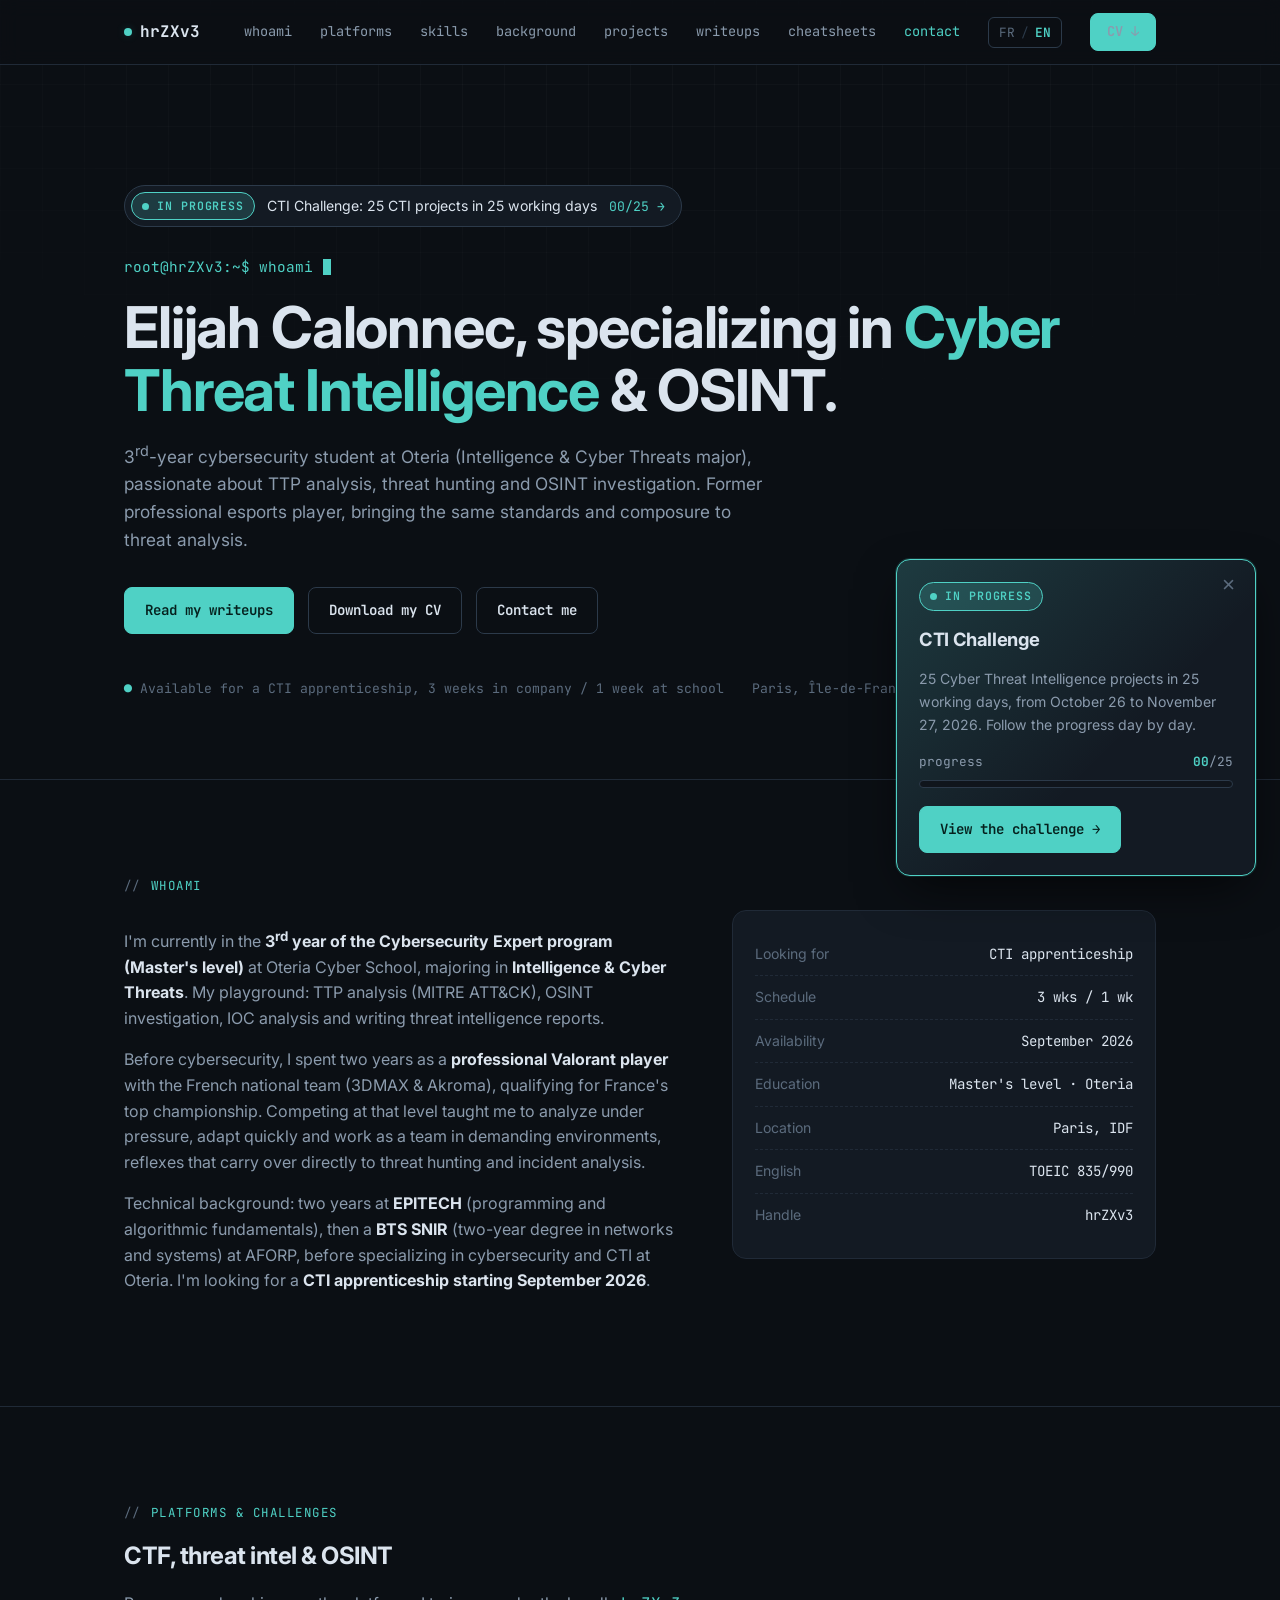
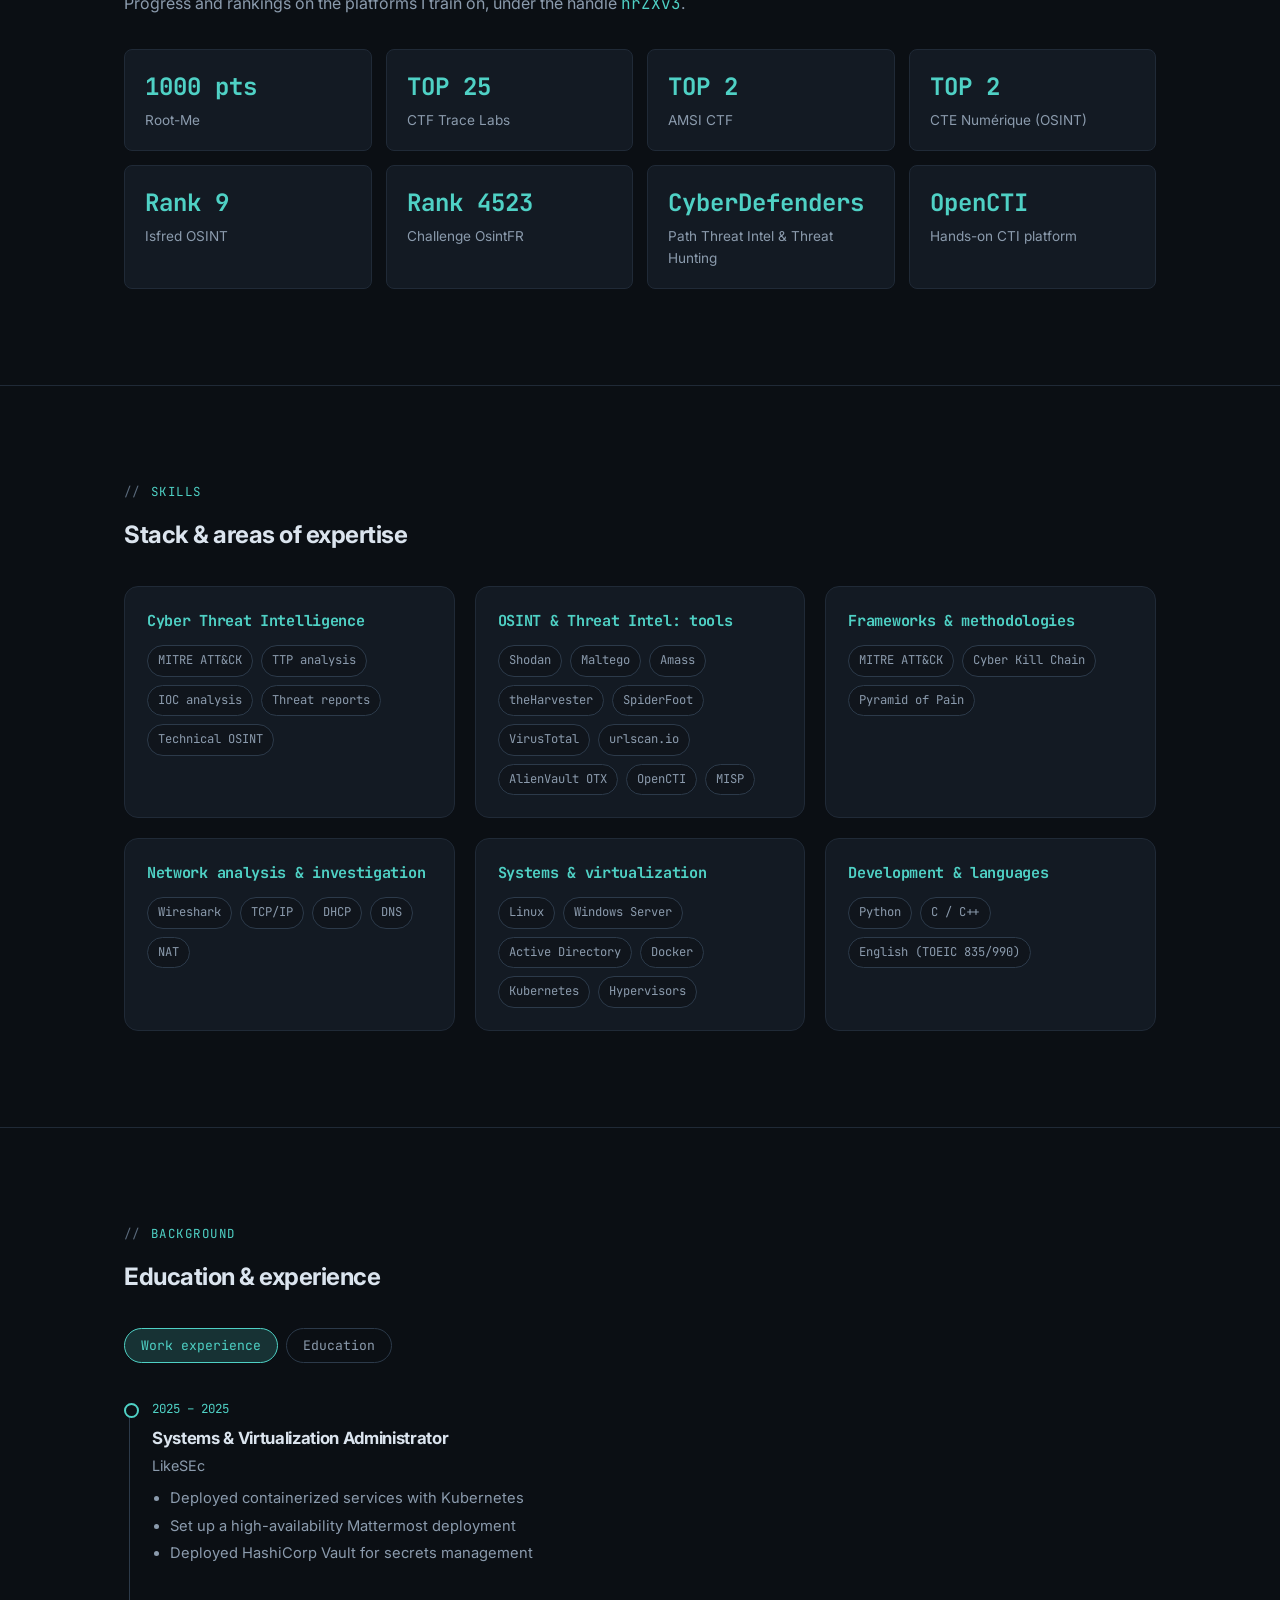
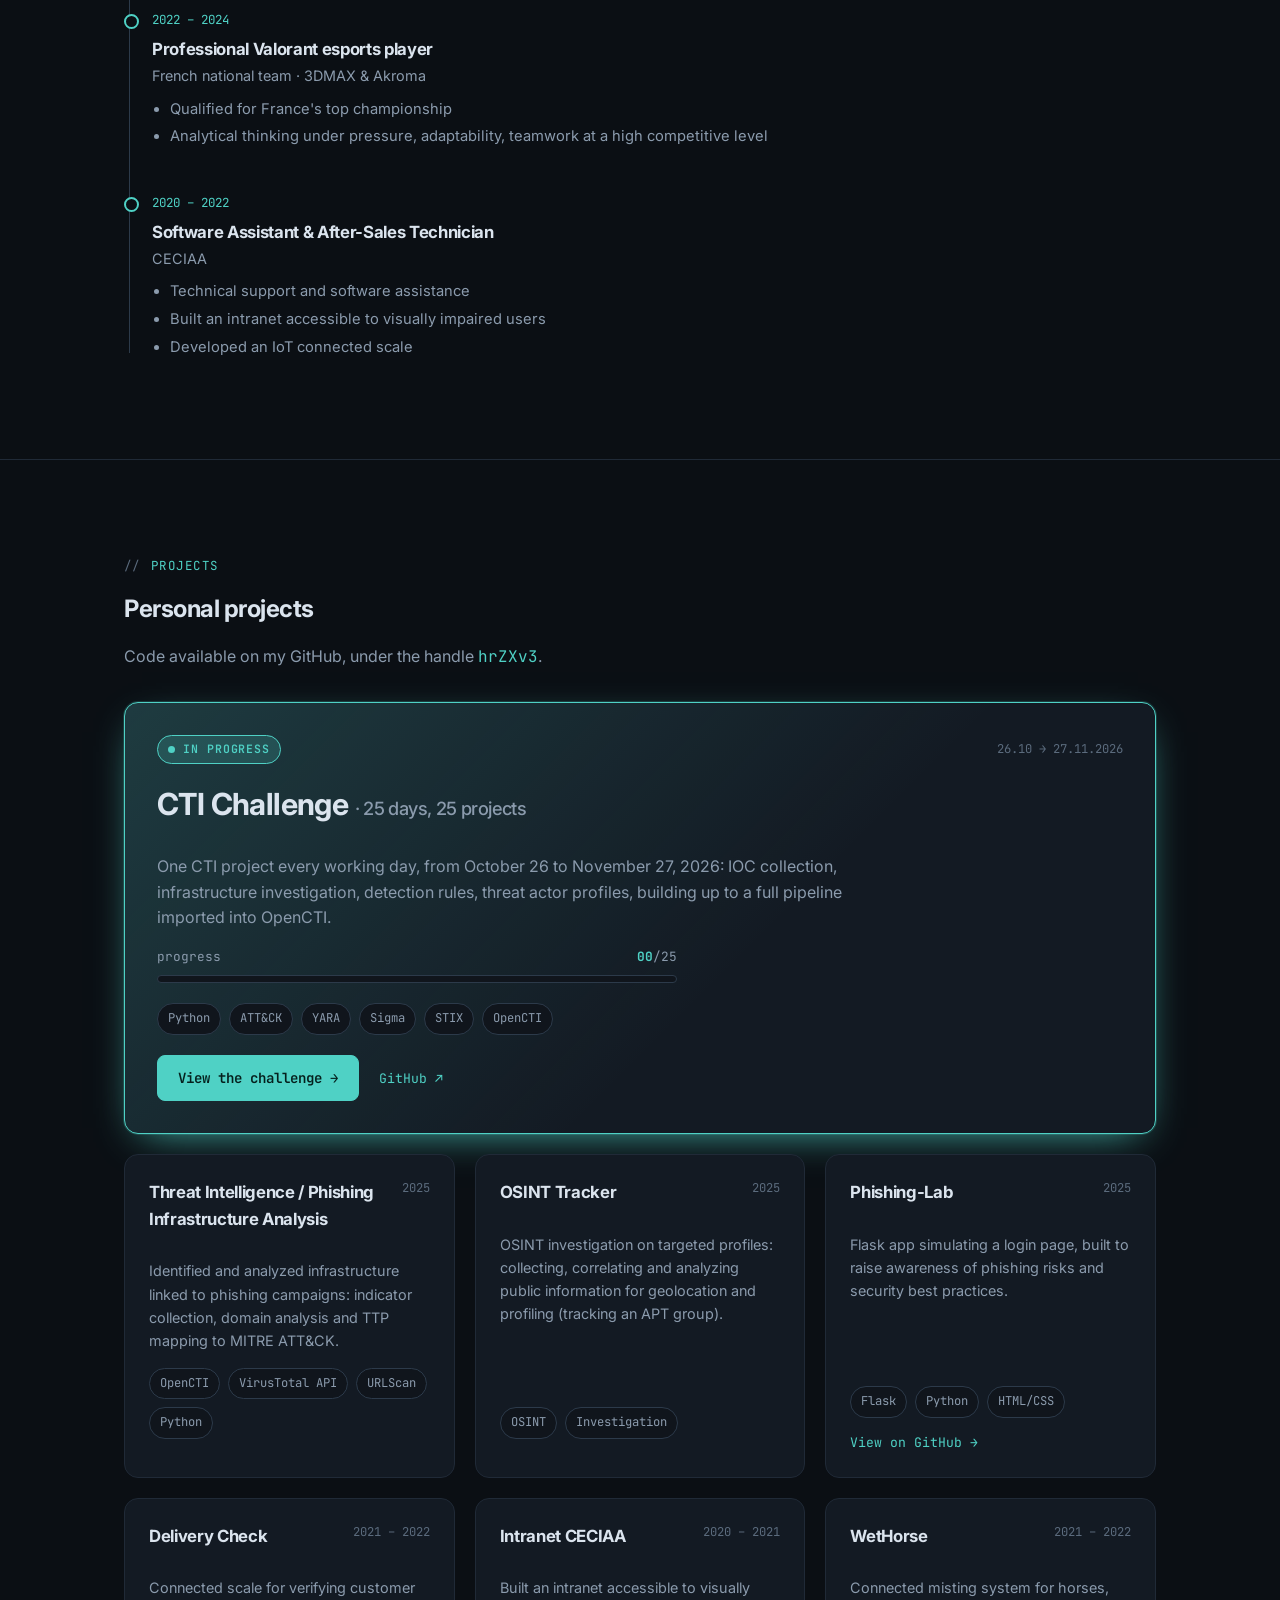
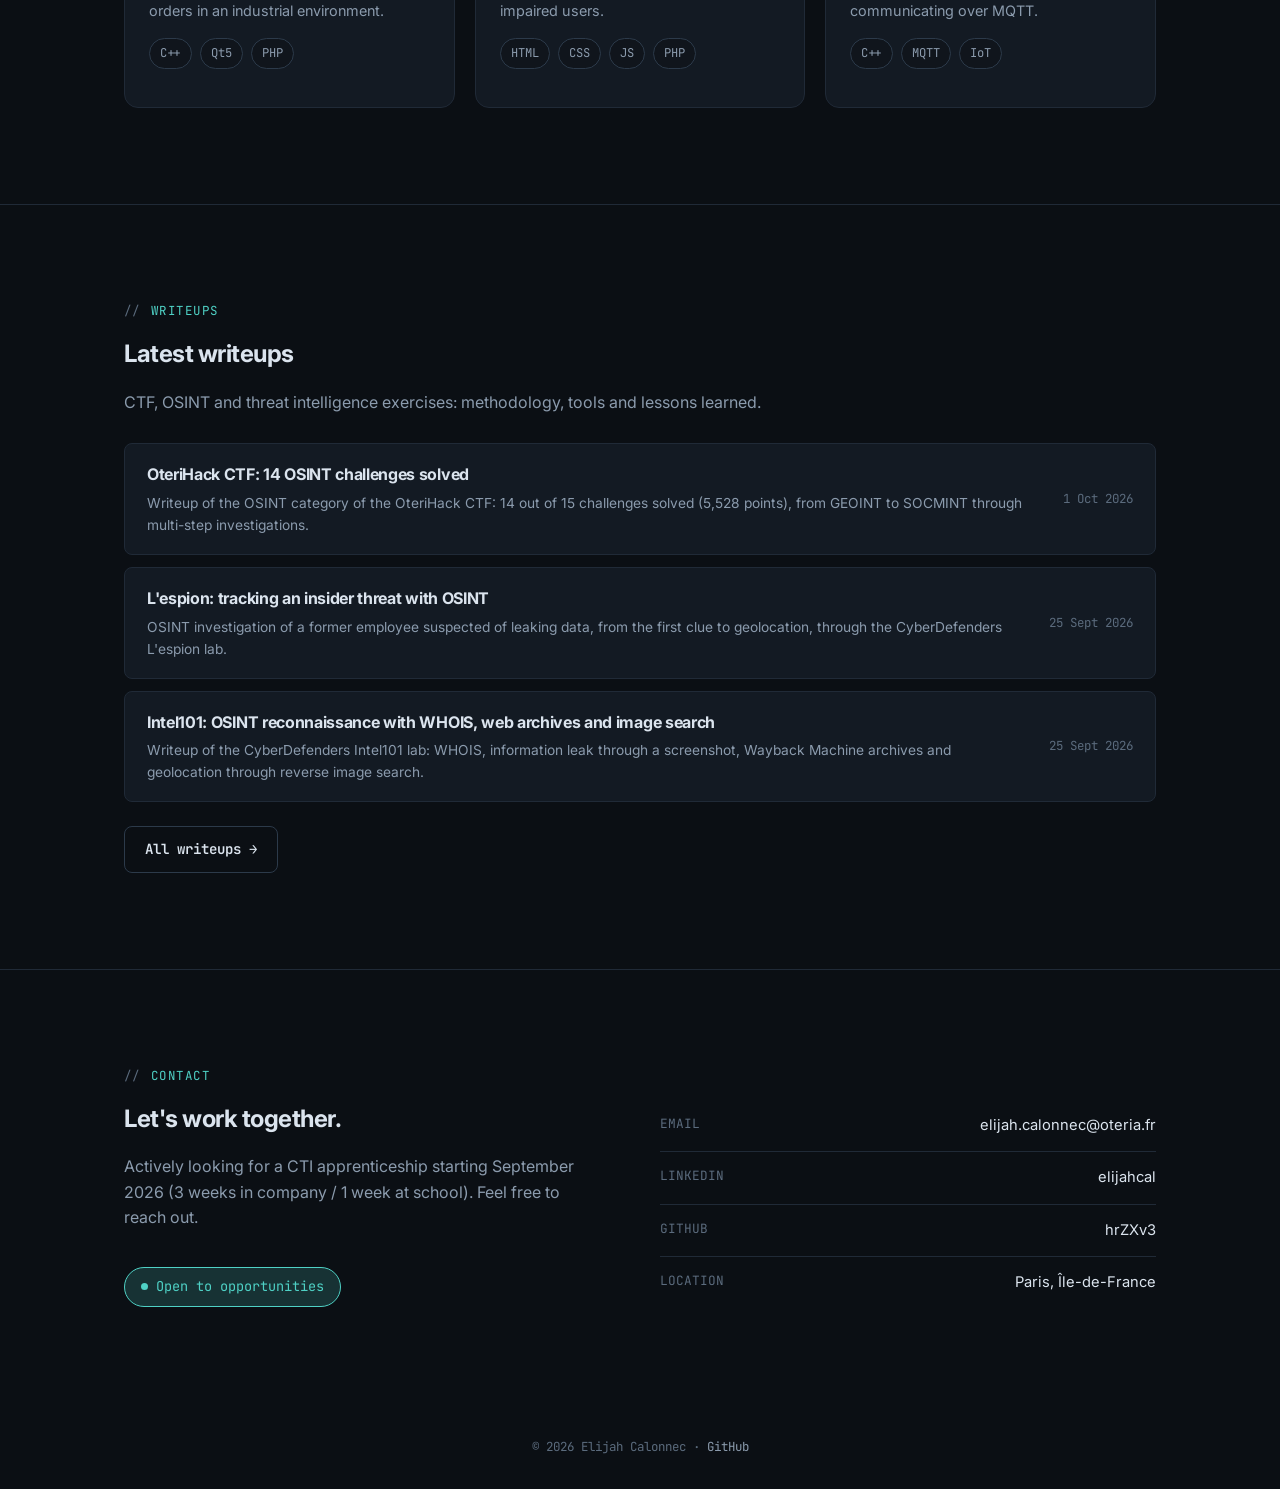
==== commit b2f1f6a7: "Section fiches méthode" ====
--- a/index.html
+++ b/index.html
@@ -23,6 +23,7 @@
       <a href="#experience" data-i18n="nav.experience">parcours</a>
       <a href="#projects" data-i18n="nav.projects">projets</a>
       <a href="writeups.html">writeups</a>
+      <a href="fiches.html" data-i18n="nav.fiches">fiches</a>
       <a href="#contact">contact</a>
       <a href="cv/Elijah_Calonnec_CV.pdf" target="_blank" class="btn btn-primary" style="padding:7px 16px;">CV ↓</a>
     </div>
